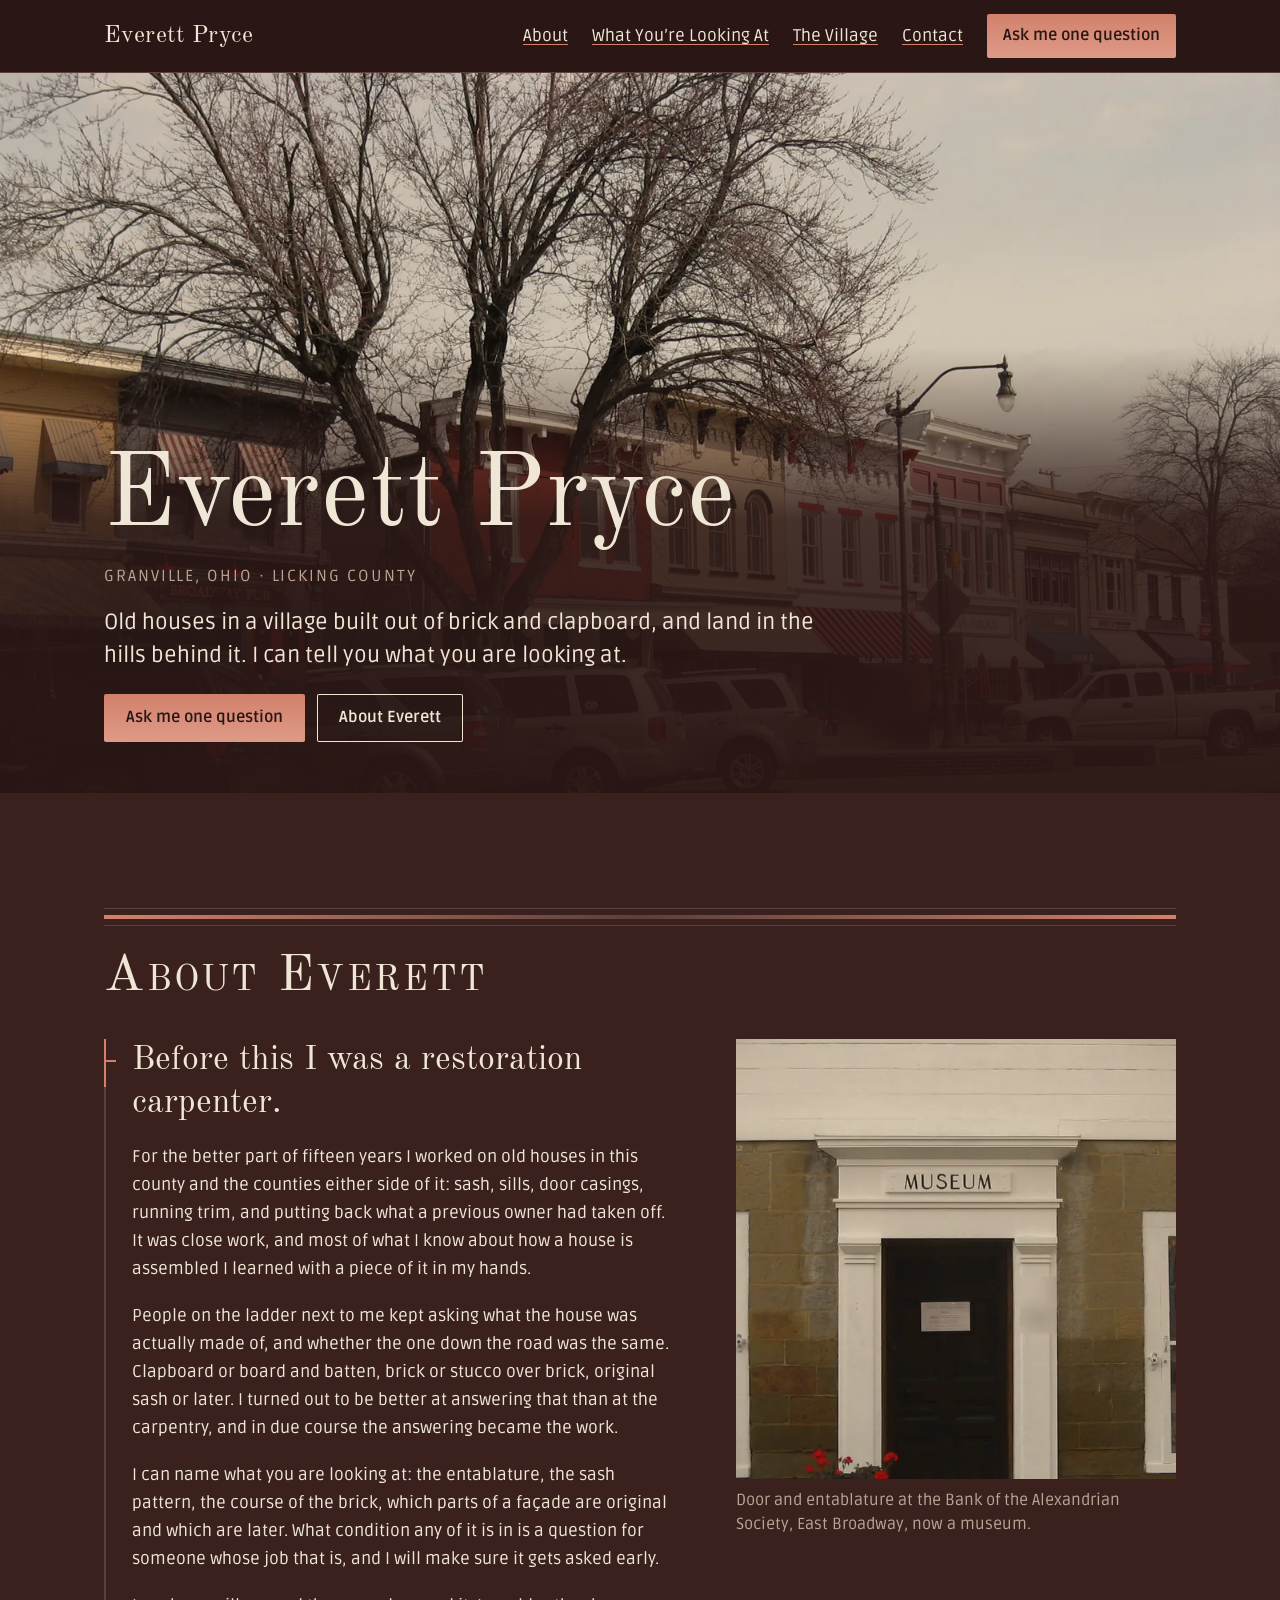
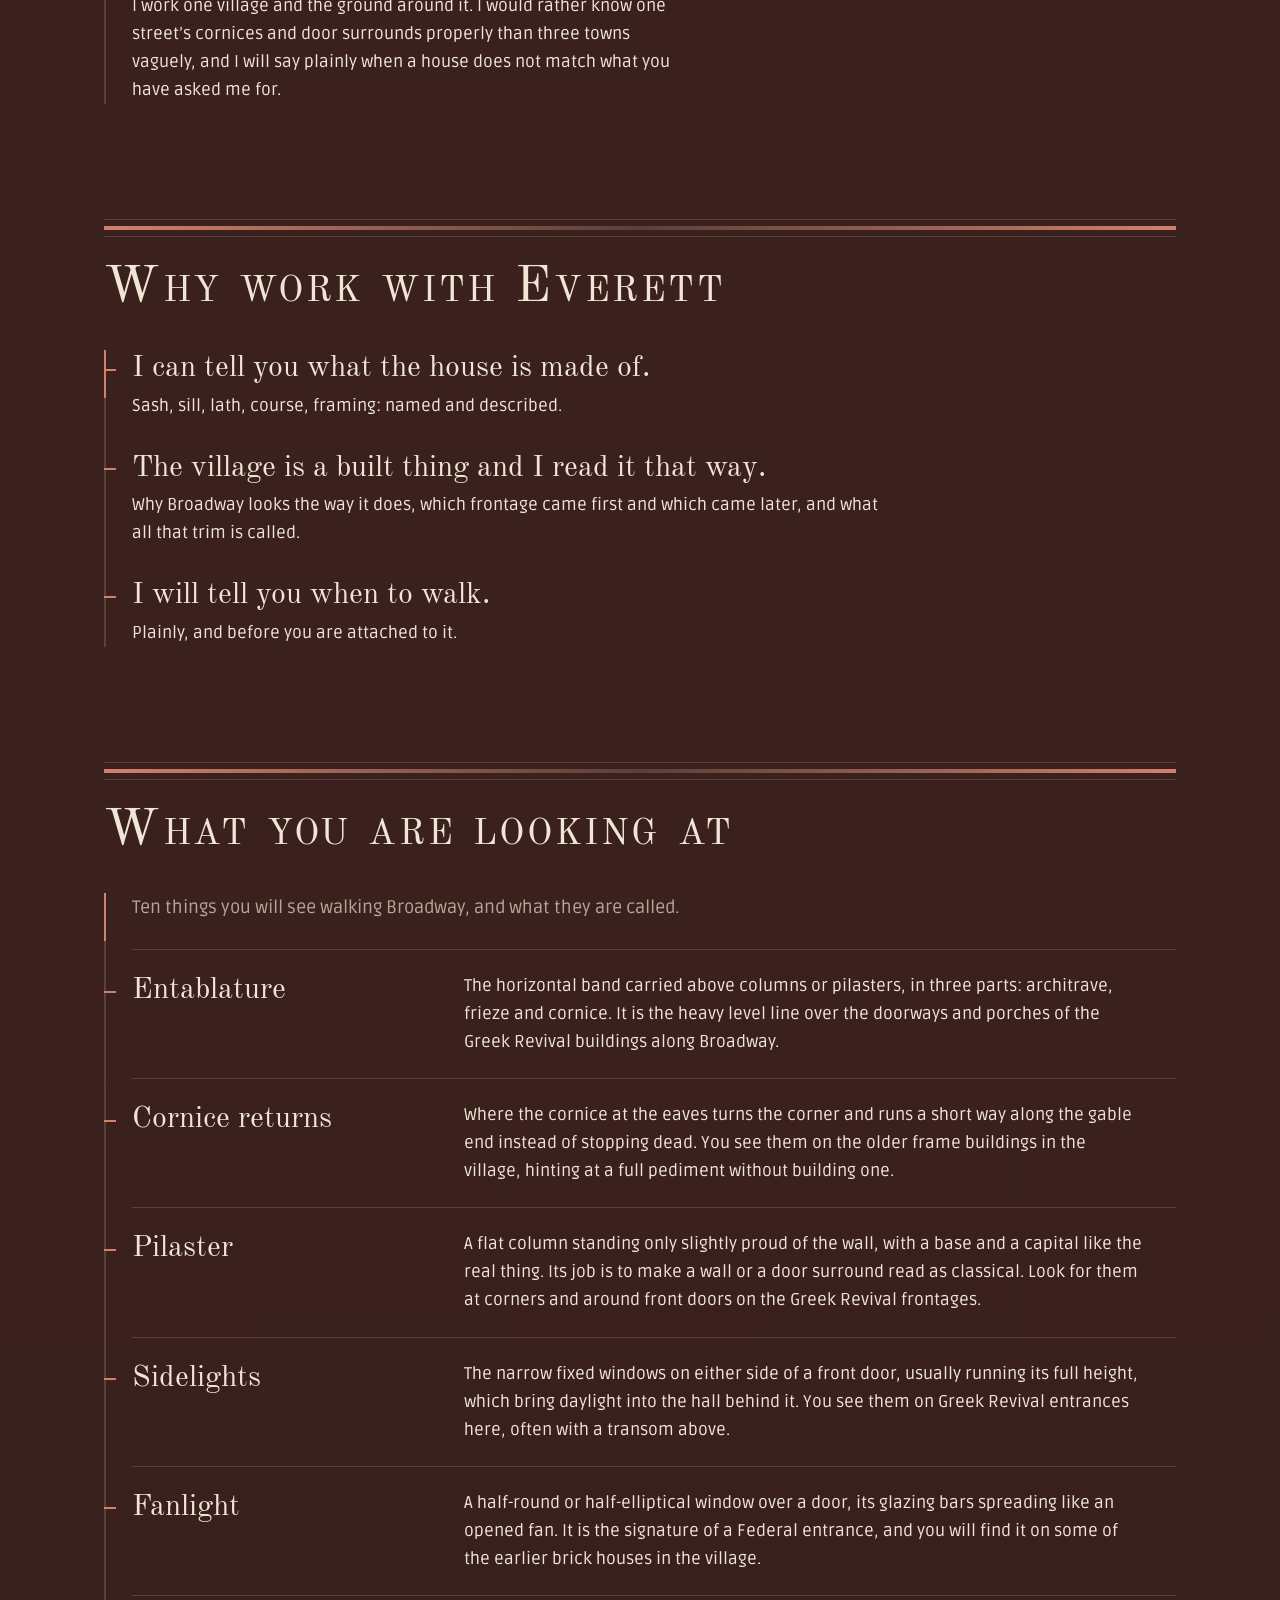
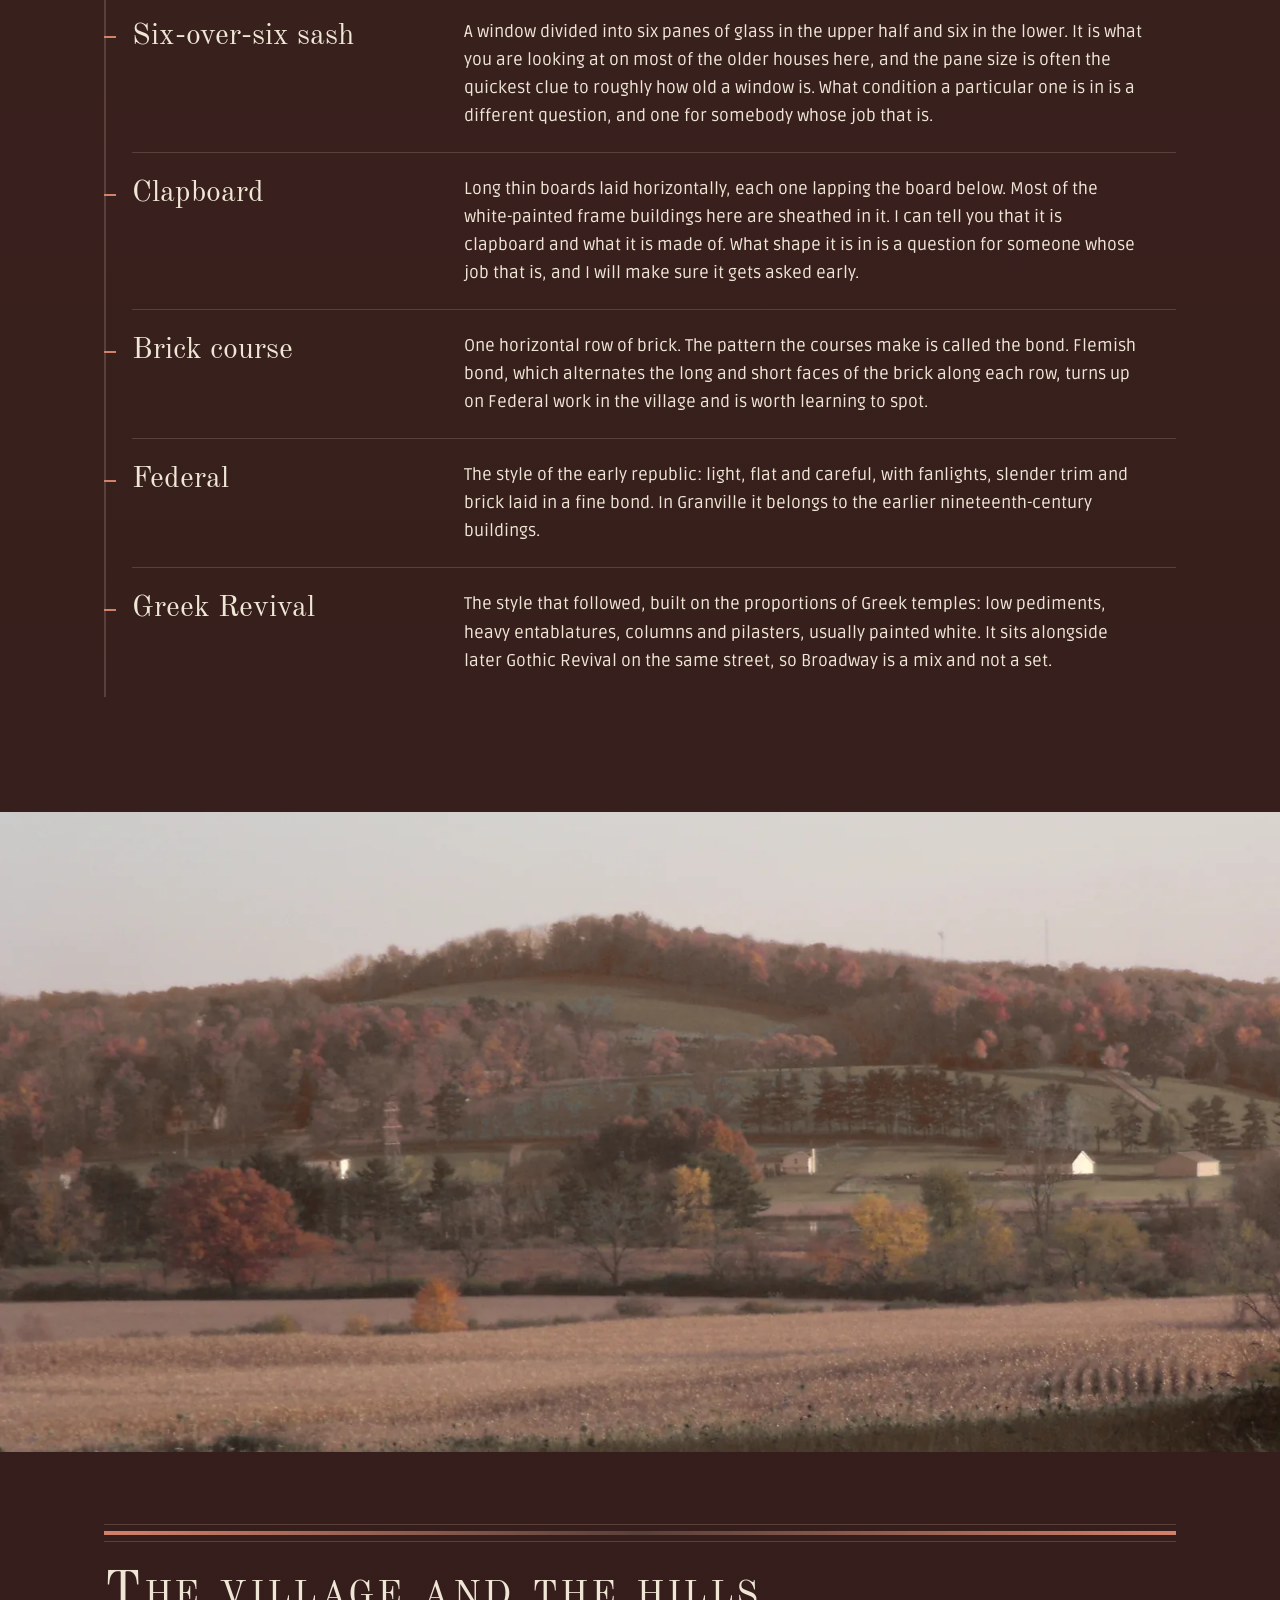
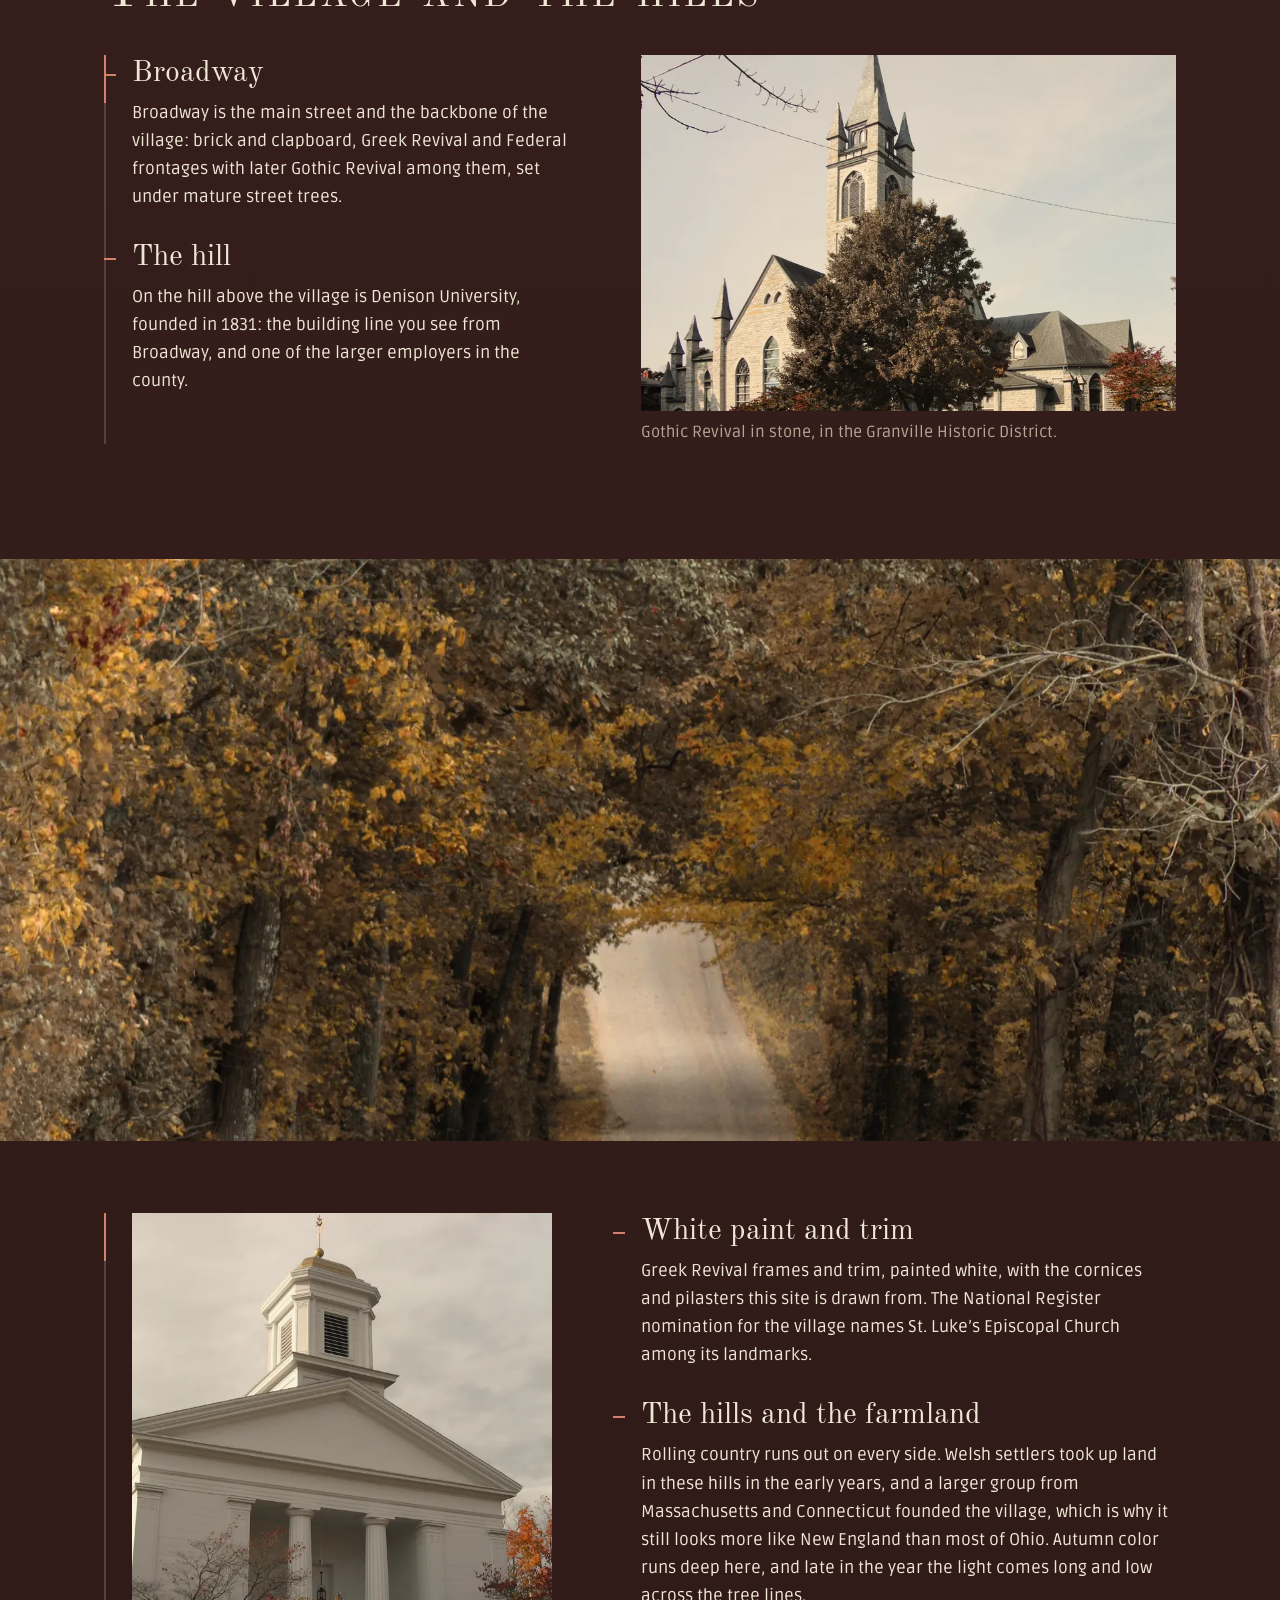
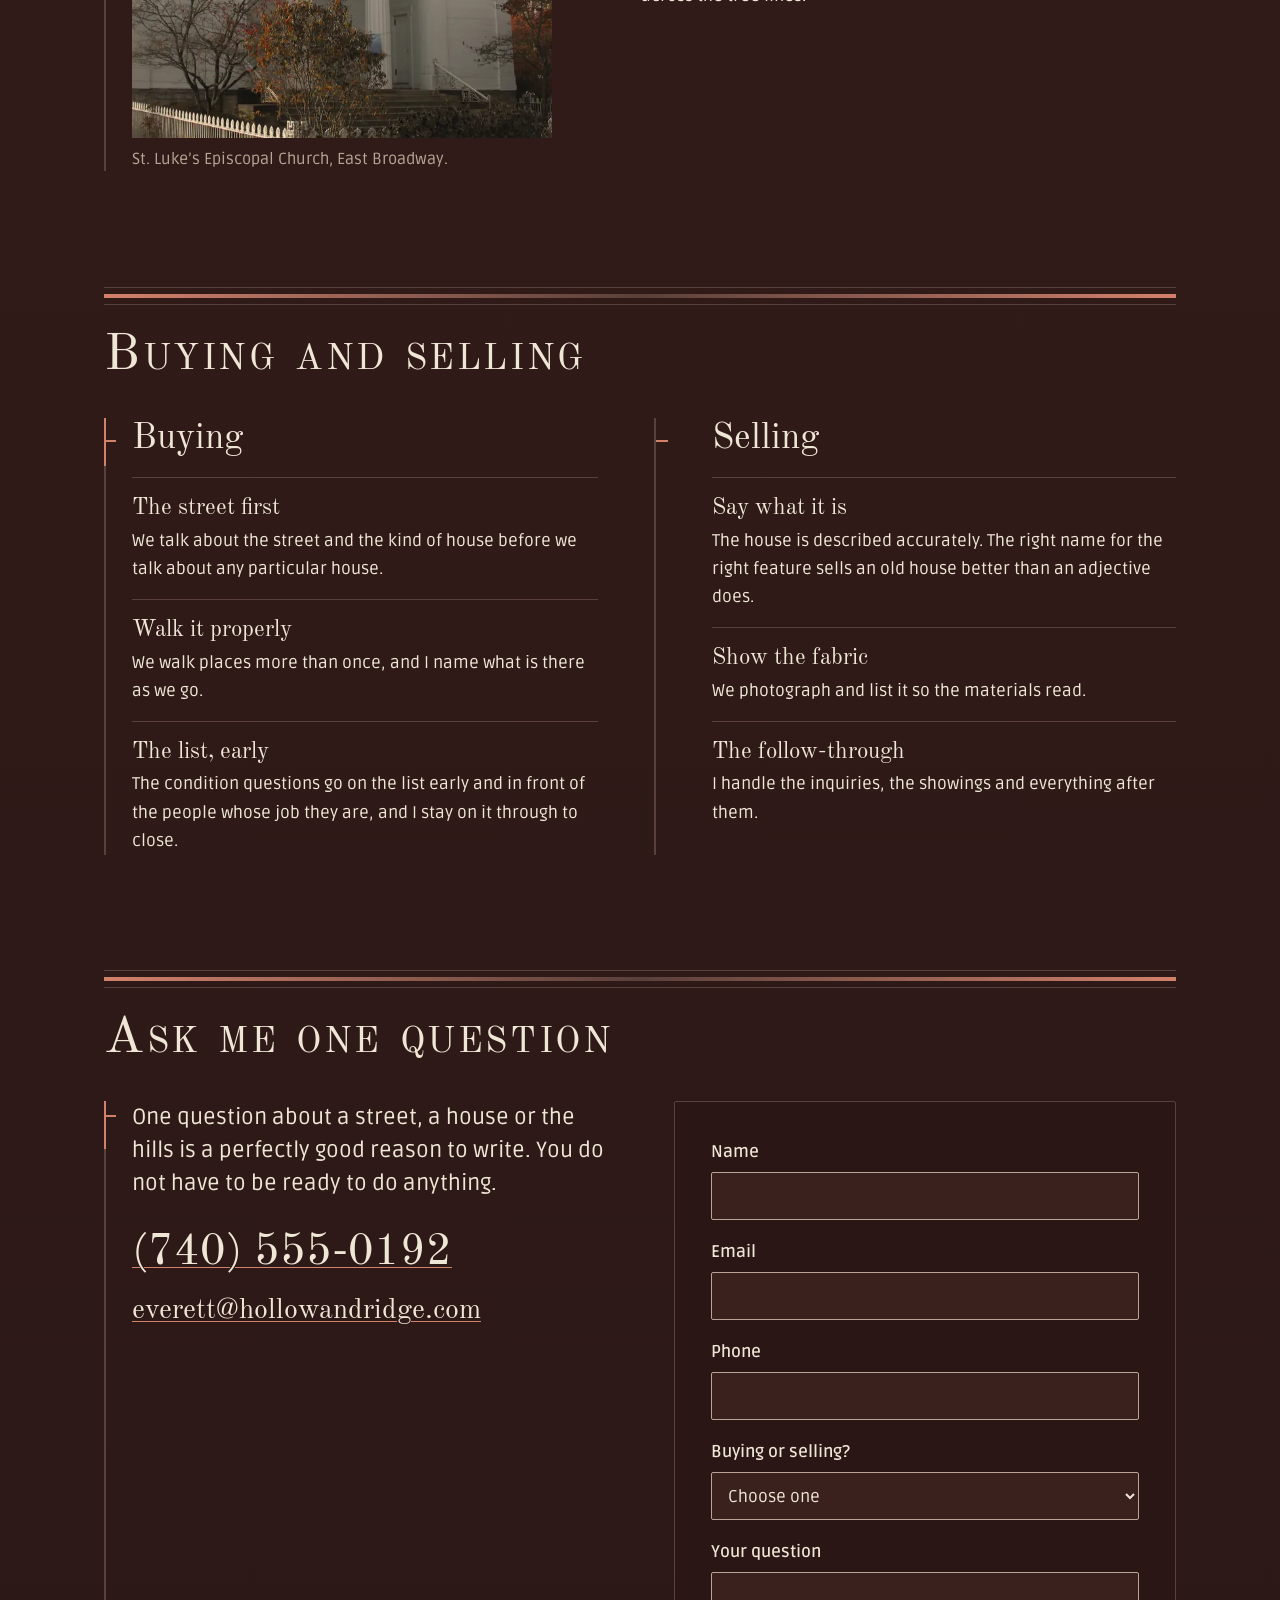
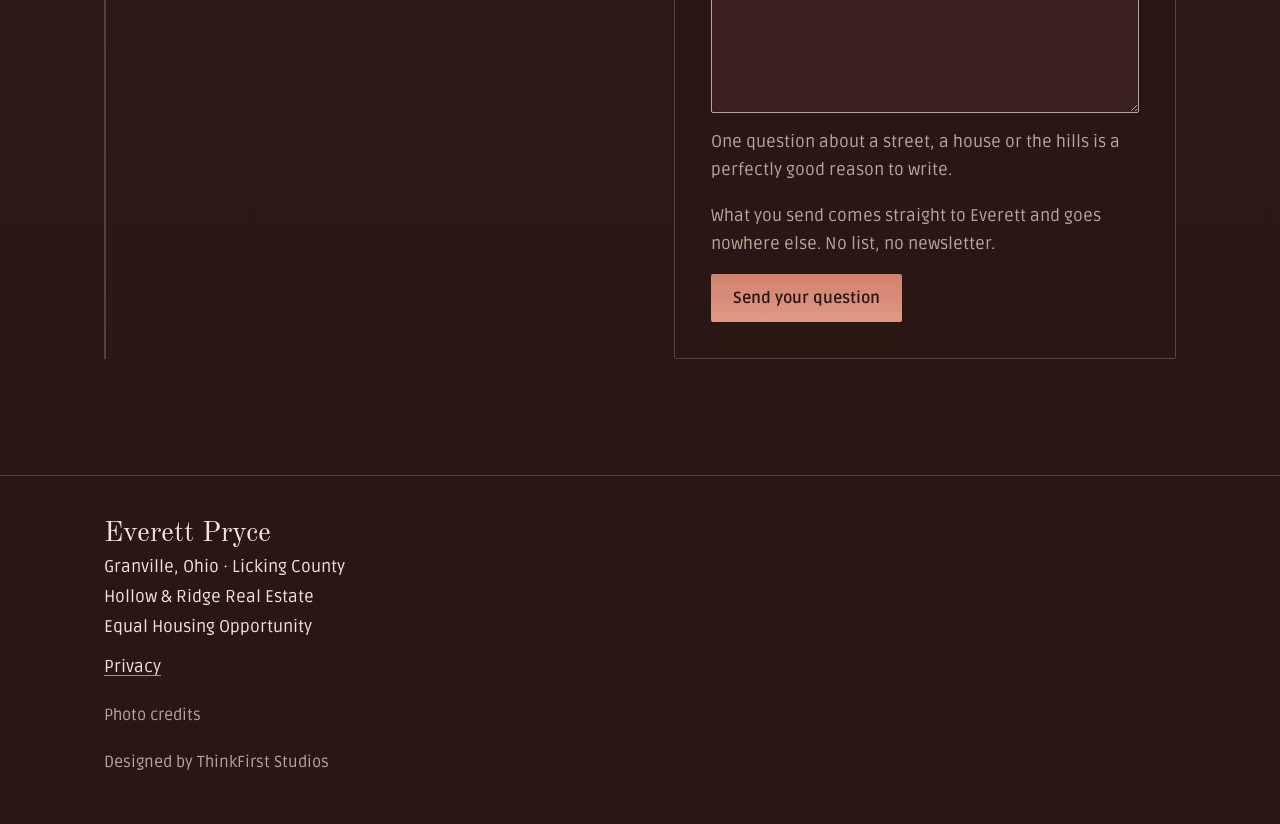
==== index.html @ dd45a264 "Publish sample site preview Co-Authored-By: Claude Opus 5.5 <noreply@anthropic.com>" ====
<!-- ThinkFirst Studios sample site. Everett Pryce, Hollow & Ridge Real Estate, the phone number and the email address are FICTIONAL and used for demonstration only. Not a real agent, brokerage or business. No licence number, statistic or testimonial on this page is real — none are claimed. Photography is royalty-free stock, regional, and not represented as being of any specific address. Not for deployment to a live domain. Some photographs are public domain or Creative Commons works of named public places, credited in the footer. -->
<!DOCTYPE html>
<html lang="en-US">
<head>
  <meta charset="utf-8">
  <meta name="viewport" content="width=device-width, initial-scale=1">
  <title>Everett Pryce · Real Estate · Granville, Ohio</title>
  <meta name="description" content="Everett Pryce works older village houses and land in the hills around Granville, Licking County, Ohio. One question about a street, a house or the hills is a perfectly good reason to write.">
  <meta name="robots" content="noindex, nofollow">
  <link rel="canonical" href="https://thinkfirststudios.github.io/everett-pryce-preview/">
  <meta property="og:type" content="website">
  <meta property="og:title" content="Everett Pryce · Real Estate · Granville, Ohio">
  <meta property="og:description" content="Old houses in a village built out of brick and clapboard, and land in the hills behind it. Ask me one question.">
  <meta property="og:url" content="https://thinkfirststudios.github.io/everett-pryce-preview/">
  <meta property="og:image" content="https://thinkfirststudios.github.io/everett-pryce-preview/assets/og-card.jpg">
  <link rel="stylesheet" href="styles.css">
  <script>document.documentElement.classList.add('js')</script>
  <script type="application/ld+json">
  {
    "@context": "https://schema.org",
    "@type": "RealEstateAgent",
    "name": "Everett Pryce",
    "url": "https://thinkfirststudios.github.io/everett-pryce-preview/",
    "areaServed": [
      { "@type": "City", "name": "Granville, Ohio" },
      { "@type": "AdministrativeArea", "name": "Licking County, Ohio" }
    ]
  }
  </script>
</head>
<body>
  <a class="skip" href="#main">Skip to content</a>

  <header class="head" data-head>
    <div class="head__row">
      <a class="head__name" href="#top">Everett Pryce</a>
      <button class="head__toggle" type="button" data-nav-toggle aria-expanded="false" aria-controls="nav">Menu</button>
      <nav class="head__nav" id="nav" aria-label="Main">
        <a href="#about">About</a>
        <a href="#looking-at">What You’re Looking At</a>
        <a href="#village">The Village</a>
        <a href="#contact">Contact</a>
        <a class="btn btn--small" href="#contact">Ask me one question</a>
      </nav>
    </div>
  </header>

  <main id="main">
    <div id="top" class="hero">
      <picture class="hero__photo">
        <source media="(max-width: 599px)" type="image/webp"
                srcset="assets/photos/broadway-hero-phone-800.webp 800w, assets/photos/broadway-hero-phone-1200.webp 1200w" sizes="100vw" width="1200" height="900">
        <img src="assets/photos/broadway-hero-1600.webp"
             srcset="assets/photos/broadway-hero-1000.webp 1000w, assets/photos/broadway-hero-1600.webp 1600w, assets/photos/broadway-hero-2400.webp 2400w"
             sizes="100vw" width="2400" height="1350" fetchpriority="high"
             alt="Broadway in Granville: a row of brick and painted storefronts under bare street trees.">
      </picture>
      <div class="hero__copy">
        <div class="wrap">
          <h1 class="hero__name">Everett Pryce</h1>
          <p class="hero__place">Granville, Ohio · Licking County</p>
          <p class="hero__line">Old houses in a village built out of brick and clapboard, and land in the hills behind it. I can tell you what you are looking at.</p>
          <p class="hero__actions">
            <a class="btn" href="#contact">Ask me one question</a>
            <a class="btn btn--line" href="#about">About Everett</a>
          </p>
        </div>
      </div>
    </div>

    <section class="sec" id="about" aria-labelledby="about-title">
      <div class="wrap">
        <div class="cornice" aria-hidden="true"><i></i><i></i><i></i></div>
        <h2 class="sec__title" id="about-title">About Everett</h2>
        <div class="pil about" data-rise-group>
          <div class="about__prose">
            <p class="about__open notch" data-rise>Before this I was a restoration carpenter.</p>
            <p data-rise>For the better part of fifteen years I worked on old houses in this county and the counties either side of it: sash, sills, door casings, running trim, and putting back what a previous owner had taken off. It was close work, and most of what I know about how a house is assembled I learned with a piece of it in my hands.</p>
            <p data-rise>People on the ladder next to me kept asking what the house was actually made of, and whether the one down the road was the same. Clapboard or board and batten, brick or stucco over brick, original sash or later. I turned out to be better at answering that than at the carpentry, and in due course the answering became the work.</p>
            <p data-rise>I can name what you are looking at: the entablature, the sash pattern, the course of the brick, which parts of a façade are original and which are later. What condition any of it is in is a question for someone whose job that is, and I will make sure it gets asked early.</p>
            <p data-rise>I work one village and the ground around it. I would rather know one street’s cornices and door surrounds properly than three towns vaguely, and I will say plainly when a house does not match what you have asked me for.</p>
          </div>
          <figure class="about__photo" data-rise>
            <img src="assets/photos/bank-doorway-900.webp"
                 srcset="assets/photos/bank-doorway-640.webp 640w, assets/photos/bank-doorway-900.webp 900w"
                 sizes="(min-width: 900px) 440px, 100vw" width="900" height="900" loading="lazy"
                 alt="A dark door in a stone wall, framed by white-painted pilasters and a plain entablature.">
            <figcaption>Door and entablature at the Bank of the Alexandrian Society, East Broadway, now a museum.</figcaption>
          </figure>
        </div>
      </div>
    </section>

    <section class="sec" aria-labelledby="why-title">
      <div class="wrap">
        <div class="cornice" aria-hidden="true"><i></i><i></i><i></i></div>
        <h2 class="sec__title" id="why-title">Why work with Everett</h2>
        <div class="pil points" data-rise-group>
          <div data-rise>
            <h3 class="notch">I can tell you what the house is made of.</h3>
            <p>Sash, sill, lath, course, framing: named and described.</p>
          </div>
          <div data-rise>
            <h3 class="notch">The village is a built thing and I read it that way.</h3>
            <p>Why Broadway looks the way it does, which frontage came first and which came later, and what all that trim is called.</p>
          </div>
          <div data-rise>
            <h3 class="notch">I will tell you when to walk.</h3>
            <p>Plainly, and before you are attached to it.</p>
          </div>
        </div>
      </div>
    </section>

    <section class="sec" id="looking-at" aria-labelledby="looking-title">
      <div class="wrap">
        <div class="cornice" aria-hidden="true"><i></i><i></i><i></i></div>
        <h2 class="sec__title" id="looking-title">What you are looking at</h2>
        <div class="pil">
          <p class="glossary__intro" data-glossary-intro>Ten things you will see walking Broadway, and what they are called.</p>
          <dl class="glossary" data-rise-group>
            <div data-rise>
              <dt class="notch">Entablature</dt>
              <dd>The horizontal band carried above columns or pilasters, in three parts: architrave, frieze and cornice. It is the heavy level line over the doorways and porches of the Greek Revival buildings along Broadway.</dd>
            </div>
            <div data-rise>
              <dt class="notch">Cornice returns</dt>
              <dd>Where the cornice at the eaves turns the corner and runs a short way along the gable end instead of stopping dead. You see them on the older frame buildings in the village, hinting at a full pediment without building one.</dd>
            </div>
            <div data-rise>
              <dt class="notch">Pilaster</dt>
              <dd>A flat column standing only slightly proud of the wall, with a base and a capital like the real thing. Its job is to make a wall or a door surround read as classical. Look for them at corners and around front doors on the Greek Revival frontages.</dd>
            </div>
            <div data-rise>
              <dt class="notch">Sidelights</dt>
              <dd>The narrow fixed windows on either side of a front door, usually running its full height, which bring daylight into the hall behind it. You see them on Greek Revival entrances here, often with a transom above.</dd>
            </div>
            <div data-rise>
              <dt class="notch">Fanlight</dt>
              <dd>A half-round or half-elliptical window over a door, its glazing bars spreading like an opened fan. It is the signature of a Federal entrance, and you will find it on some of the earlier brick houses in the village.</dd>
            </div>
            <div data-rise>
              <dt class="notch">Six-over-six sash</dt>
              <dd>A window divided into six panes of glass in the upper half and six in the lower. It is what you are looking at on most of the older houses here, and the pane size is often the quickest clue to roughly how old a window is. What condition a particular one is in is a different question, and one for somebody whose job that is.</dd>
            </div>
            <div data-rise>
              <dt class="notch">Clapboard</dt>
              <dd>Long thin boards laid horizontally, each one lapping the board below. Most of the white-painted frame buildings here are sheathed in it. I can tell you that it is clapboard and what it is made of. What shape it is in is a question for someone whose job that is, and I will make sure it gets asked early.</dd>
            </div>
            <div data-rise>
              <dt class="notch">Brick course</dt>
              <dd>One horizontal row of brick. The pattern the courses make is called the bond. Flemish bond, which alternates the long and short faces of the brick along each row, turns up on Federal work in the village and is worth learning to spot.</dd>
            </div>
            <div data-rise>
              <dt class="notch">Federal</dt>
              <dd>The style of the early republic: light, flat and careful, with fanlights, slender trim and brick laid in a fine bond. In Granville it belongs to the earlier nineteenth-century buildings.</dd>
            </div>
            <div data-rise>
              <dt class="notch">Greek Revival</dt>
              <dd>The style that followed, built on the proportions of Greek temples: low pediments, heavy entablatures, columns and pilasters, usually painted white. It sits alongside later Gothic Revival on the same street, so Broadway is a mix and not a set.</dd>
            </div>
          </dl>
        </div>
      </div>
    </section>

    <figure class="bleed" id="village">
      <img src="assets/photos/licking-farmland-1600.webp"
           srcset="assets/photos/licking-farmland-1000.webp 1000w, assets/photos/licking-farmland-1600.webp 1600w, assets/photos/licking-farmland-2400.webp 2400w"
           sizes="100vw" width="2400" height="1200" loading="lazy"
           alt="Rolling farmland in Licking County in autumn: open fields in front of a wooded ridge in deep red and copper.">
    </figure>

    <section class="sec sec--after-bleed" aria-labelledby="village-title">
      <div class="wrap">
        <div class="cornice" aria-hidden="true"><i></i><i></i><i></i></div>
        <h2 class="sec__title" id="village-title">The village and the hills</h2>
        <div class="pil village" data-rise-group>
          <div class="village__text" data-rise>
            <h3 class="notch">Broadway</h3>
            <p>Broadway is the main street and the backbone of the village: brick and clapboard, Greek Revival and Federal frontages with later Gothic Revival among them, set under mature street trees.</p>
            <h3 class="notch">The hill</h3>
            <p>On the hill above the village is Denison University, founded in 1831: the building line you see from Broadway, and one of the larger employers in the county.</p>
          </div>
          <figure data-rise>
            <img src="assets/photos/gothic-corner-1400.webp"
                 srcset="assets/photos/gothic-corner-800.webp 800w, assets/photos/gothic-corner-1400.webp 1400w"
                 sizes="(min-width: 900px) 52vw, 100vw" width="1400" height="933" loading="lazy"
                 alt="A stone church tower with lancet windows and small spires rising behind an autumn tree.">
            <figcaption>Gothic Revival in stone, in the Granville Historic District.</figcaption>
          </figure>
        </div>
      </div>
      <figure class="bleed bleed--road">
        <img src="assets/photos/autumn-road-1600.webp"
             srcset="assets/photos/autumn-road-1000.webp 1000w, assets/photos/autumn-road-1600.webp 1600w, assets/photos/autumn-road-2400.webp 2400w"
             sizes="100vw" width="2400" height="1091" loading="lazy"
             alt="A pale road running into a tunnel of gold and amber trees, Ohio.">
      </figure>
      <div class="wrap sec__resume">
        <div class="pil village" data-rise-group>
          <figure class="village__tall" data-rise>
            <img src="assets/photos/st-lukes-1000.webp"
                 srcset="assets/photos/st-lukes-640.webp 640w, assets/photos/st-lukes-1000.webp 1000w"
                 sizes="(min-width: 900px) 34vw, 100vw" width="1000" height="1250" loading="lazy"
                 alt="The white-painted front of St. Luke’s Episcopal Church, with a pediment, columns and a cupola.">
            <figcaption>St. Luke’s Episcopal Church, East Broadway.</figcaption>
          </figure>
          <div class="village__text" data-rise>
            <h3 class="notch">White paint and trim</h3>
            <p>Greek Revival frames and trim, painted white, with the cornices and pilasters this site is drawn from. The National Register nomination for the village names St. Luke’s Episcopal Church among its landmarks.</p>
            <h3 class="notch">The hills and the farmland</h3>
            <p>Rolling country runs out on every side. Welsh settlers took up land in these hills in the early years, and a larger group from Massachusetts and Connecticut founded the village, which is why it still looks more like New England than most of Ohio. Autumn color runs deep here, and late in the year the light comes long and low across the tree lines.</p>
          </div>
        </div>
      </div>
    </section>

    <section class="sec" id="buying-selling" aria-labelledby="bs-title">
      <div class="wrap">
        <div class="cornice" aria-hidden="true"><i></i><i></i><i></i></div>
        <h2 class="sec__title" id="bs-title">Buying and selling</h2>
        <div class="pil split" data-rise-group>
          <div class="split__col" data-rise>
            <h3 class="split__head notch">Buying</h3>
            <dl class="steps">
              <dt>The street first</dt>
              <dd>We talk about the street and the kind of house before we talk about any particular house.</dd>
              <dt>Walk it properly</dt>
              <dd>We walk places more than once, and I name what is there as we go.</dd>
              <dt>The list, early</dt>
              <dd>The condition questions go on the list early and in front of the people whose job they are, and I stay on it through to close.</dd>
            </dl>
          </div>
          <div class="split__col" data-rise>
            <h3 class="split__head notch">Selling</h3>
            <dl class="steps">
              <dt>Say what it is</dt>
              <dd>The house is described accurately. The right name for the right feature sells an old house better than an adjective does.</dd>
              <dt>Show the fabric</dt>
              <dd>We photograph and list it so the materials read.</dd>
              <dt>The follow-through</dt>
              <dd>I handle the inquiries, the showings and everything after them.</dd>
            </dl>
          </div>
        </div>
      </div>
    </section>

    <section class="sec" id="contact" aria-labelledby="contact-title">
      <div class="wrap">
        <div class="cornice" aria-hidden="true"><i></i><i></i><i></i></div>
        <h2 class="sec__title" id="contact-title">Ask me one question</h2>
        <div class="pil contact" data-rise-group>
          <div data-rise>
            <p class="contact__lead notch">One question about a street, a house or the hills is a perfectly good reason to write. You do not have to be ready to do anything.</p>
            <p class="contact__big"><a href="tel:+17405550192">(740) 555-0192</a></p>
            <p class="contact__big contact__big--mail"><a href="#contact">everett@hollowandridge.com</a></p>
          </div>
          <form class="form" action="thanks.html" method="get" novalidate data-form data-rise>
            <div class="field">
              <label for="f-name">Name</label>
              <input id="f-name" name="name" type="text" autocomplete="name" required aria-describedby="e-name">
              <p class="field__error" id="e-name" hidden></p>
            </div>
            <div class="field">
              <label for="f-email">Email</label>
              <input id="f-email" name="email" type="email" autocomplete="email" aria-describedby="e-email">
              <p class="field__error" id="e-email" hidden></p>
            </div>
            <div class="field">
              <label for="f-phone">Phone</label>
              <input id="f-phone" name="phone" type="tel" autocomplete="tel" aria-describedby="e-contact">
              <p class="field__error" id="e-contact" hidden></p>
            </div>
            <div class="field">
              <label for="f-kind">Buying or selling?</label>
              <select id="f-kind" name="kind">
                <option value="">Choose one</option>
                <option>Buying</option>
                <option>Selling</option>
                <option>Both</option>
                <option>Just asking</option>
              </select>
            </div>
            <div class="field">
              <label for="f-message">Your question</label>
              <textarea id="f-message" name="message" rows="5" aria-describedby="h-message"></textarea>
              <p class="field__help" id="h-message">One question about a street, a house or the hills is a perfectly good reason to write.</p>
            </div>
            <p class="form__note">What you send comes straight to Everett and goes nowhere else. No list, no newsletter.</p>
            <button class="btn" type="submit">Send your question</button>
          </form>
        </div>
      </div>
    </section>
  </main>

  <footer class="foot">
    <div class="wrap">
      <p class="foot__name">Everett Pryce</p>
      <p>Granville, Ohio · Licking County</p>
      <p>Hollow &amp; Ridge Real Estate</p>
      <p>Equal Housing Opportunity</p>
      <p><a href="privacy.html">Privacy</a></p>
      <details class="foot__credits">
        <summary>Photo credits</summary>
        <p>Photographs cropped, retouched and color-adjusted from the originals.</p>
        <ul>
          <li><a href="https://commons.wikimedia.org/wiki/File:East_Broadway_in_downtown_Granville.jpg">East Broadway in downtown Granville</a>, Nyttend, public domain</li>
          <li><a href="https://commons.wikimedia.org/wiki/File:Bank_of_the_Alexandrian_Society.jpg">Bank of the Alexandrian Society</a>, Nyttend, public domain</li>
          <li><a href="https://commons.wikimedia.org/wiki/File:Licking_Township_Farmland_Autumn_1.JPG">Licking Township Farmland Autumn 1</a>, Ibagli, public domain</li>
          <li><a href="https://commons.wikimedia.org/wiki/File:Granville_Historic_District_1.jpg">Granville Historic District 1</a>, Niagara66, <a href="https://creativecommons.org/licenses/by-sa/4.0/">CC BY-SA 4.0</a></li>
          <li><a href="https://www.pexels.com/photo/serene-ohio-roadway-lined-with-autumn-trees-34421047/">Ohio road in autumn</a>, Keith Cassill, Pexels License</li>
          <li><a href="https://commons.wikimedia.org/wiki/File:St._Luke's_Episcopal_Church_in_Granville.jpg">St. Luke’s Episcopal Church in Granville</a>, Nyttend, public domain</li>
        </ul>
      </details>
      <p class="foot__small">Designed by ThinkFirst Studios</p>
    </div>
  </footer>

  <div class="callbar">
    <a href="tel:+17405550192">Call</a>
    <a href="#contact">Email</a>
  </div>
  <script src="script.js"></script>
</body>
</html>
---- styles.css ----
/* Brick and Limewash · The Cornice */
@font-face { font-family: "Old Standard TT"; src: url("assets/fonts/old-standard-tt-400-normal.woff2") format("woff2"); font-weight: 400; font-display: swap; }
@font-face { font-family: "Old Standard TT"; src: url("assets/fonts/old-standard-tt-400-italic.woff2") format("woff2"); font-weight: 400; font-style: italic; font-display: swap; }
@font-face { font-family: "Old Standard TT"; src: url("assets/fonts/old-standard-tt-700-normal.woff2") format("woff2"); font-weight: 700; font-display: swap; }
@font-face { font-family: "Ruda"; src: url("assets/fonts/ruda-400-normal.woff2") format("woff2"); font-weight: 400; font-display: swap; }
@font-face { font-family: "Ruda"; src: url("assets/fonts/ruda-600-normal.woff2") format("woff2"); font-weight: 600; font-display: swap; }
@font-face { font-family: "Ruda"; src: url("assets/fonts/ruda-700-normal.woff2") format("woff2"); font-weight: 700; font-display: swap; }

:root {
  --brick: #3A211E;
  --ember: #2A1715;
  --limewash: #EFE6D6;
  --dust: #B9A596;
  --rule: #5A403A;
  --clay: #D2816B;
  --clay-light: #DE9A87;
  --clay-lighter: #E8B3A3;
  --gutter: clamp(20px, 5vw, 64px);
  --inset: 28px;
  --display: "Old Standard TT", "Times New Roman", serif;
  --body: "Ruda", "Trebuchet MS", sans-serif;
}

*, *::before, *::after { box-sizing: border-box; }
html { scroll-behavior: smooth; scroll-padding-top: 76px; -webkit-text-size-adjust: 100%; background: var(--ember); }
body { margin: 0; background: linear-gradient(180deg, var(--brick), var(--brick) 30%, var(--ember)); color: var(--limewash); font: 400 1.0625rem/1.65 var(--body); padding-bottom: 56px; overflow-x: clip; }
img { display: block; width: 100%; height: auto; }
h1, h2, h3, p, ul, dl, dd, dt, figure { margin: 0; padding: 0; }
ul { list-style: none; }
a { color: var(--limewash); text-decoration: underline; text-decoration-color: var(--clay); text-decoration-thickness: 1px; text-underline-offset: 3px; transition: text-decoration-thickness .15s; }
a:hover { text-decoration-thickness: 3px; }
:focus-visible { outline: 3px solid var(--clay); outline-offset: 2px; }

.skip { position: absolute; left: 12px; top: -60px; z-index: 60; padding: 10px 14px; background: var(--ember); }
.skip:focus { top: 12px; }
.wrap { width: 100%; max-width: 1200px; margin: 0 auto; padding: 0 var(--gutter); }

/* Buttons */
.btn { display: inline-flex; align-items: center; justify-content: center; min-height: 48px; padding: 10px 22px; border: 0; border-radius: 2px; background: linear-gradient(180deg, var(--clay), var(--clay-light)); color: var(--ember); font: 700 1rem/1.2 var(--body); text-decoration: none; cursor: pointer; }
.btn:hover { background: linear-gradient(180deg, var(--clay-light), var(--clay-lighter)); }
.btn--line { background: none; color: var(--limewash); box-shadow: inset 0 0 0 1px var(--limewash); }
.btn--line:hover { background: var(--ember); }
.btn--small { min-height: 44px; padding: 8px 16px; }

/* Header */
.head { position: sticky; top: 0; z-index: 50; background: var(--ember); border-bottom: 1px solid var(--rule); }
.head__row { display: flex; align-items: center; justify-content: space-between; gap: 20px; max-width: 1200px; margin: 0 auto; padding: 14px var(--gutter); transition: padding .2s; }
.head.is-condensed .head__row { padding-top: 6px; padding-bottom: 6px; }
.head__name { display: inline-flex; align-items: center; min-height: 44px; font: 400 1.5rem/1.2 var(--display); letter-spacing: .02em; text-decoration: none; }
.head__toggle { min-width: 64px; min-height: 44px; padding: 0 12px; background: none; border: 1px solid var(--limewash); border-radius: 2px; color: var(--limewash); font: 600 1rem var(--body); cursor: pointer; }
.head__nav { display: none; position: absolute; left: 0; right: 0; top: 100%; flex-direction: column; gap: 4px; padding: 10px var(--gutter) 20px; background: var(--ember); border-bottom: 1px solid var(--rule); }
.head__nav.is-open { display: flex; }
.head__nav a:not(.btn) { display: flex; align-items: center; min-height: 44px; }
@media (min-width: 960px) {
  .head__toggle { display: none; }
  .head__nav, .head__nav.is-open { display: flex; position: static; flex-direction: row; align-items: center; gap: 24px; padding: 0; border: 0; background: none; }
}

/* The cornice: three rules, always three, drawn from the centre outward */
.cornice { display: grid; gap: 6px; }
.cornice i { display: block; height: 1px; background: var(--rule); }
.cornice i:nth-child(2) { height: 4px; background: linear-gradient(90deg, var(--clay), var(--rule), var(--clay)); }
.js .cornice i { transform: scaleX(0); }
.js .is-drawn .cornice i, .js .cornice.is-drawn i { transform: none; transition: transform .6s ease-out; }
.js .cornice.is-drawn i:nth-child(2) { transition-delay: 80ms; }
.js .cornice.is-drawn i:nth-child(3) { transition-delay: 160ms; }

.sec { padding: clamp(64px, 9vw, 120px) 0 0; }
.sec--after-bleed { padding-top: clamp(40px, 6vw, 72px); }
.sec__title { margin: 22px 0 34px; font: 400 clamp(2.25rem, 5vw, 3.25rem)/1.1 var(--display); font-variant-caps: small-caps; letter-spacing: .05em; }

/* The pilaster: a vertical at the left of every content column */
.pil { position: relative; padding-left: var(--inset); }
.pil::before, .pil::after { content: ""; position: absolute; left: 0; top: 0; width: 2px; transform-origin: top; }
.pil::before { bottom: 0; background: var(--rule); }
.pil::after { height: 48px; background: var(--clay); }
.js .pil::before, .js .pil::after { transform: scaleY(0); }
.js .pil.is-drawn::before, .js .pil.is-drawn::after { transform: none; transition: transform .7s ease-out; }

/* The notch: a 12px tick from the pilaster to the first line of a block */
.notch { position: relative; }
.notch::before { content: ""; position: absolute; left: calc(var(--inset) * -1); top: .62em; width: 12px; height: 2px; background: var(--clay); }

/* Hero */
.hero { position: relative; }
.hero__photo { display: block; position: relative; }
.hero__photo img { aspect-ratio: 4 / 3; object-fit: cover; }
.hero__photo::after { content: ""; position: absolute; inset: 0; background: linear-gradient(0deg, var(--brick), rgba(42, 23, 21, .55) 25%, rgba(42, 23, 21, 0) 60%); }
.hero__copy { padding: 8px 0 0; }
.hero__name { font: 400 clamp(3rem, 13vw, 6.5rem)/1.02 var(--display); letter-spacing: .01em; }
.hero__place { margin-top: 12px; color: var(--dust); font-size: 1rem; text-transform: uppercase; letter-spacing: .12em; }
.hero__line { margin-top: 16px; max-width: 34em; font-size: clamp(1.1875rem, 2vw, 1.375rem); line-height: 1.5; }
.hero__actions { display: flex; flex-wrap: wrap; gap: 12px; margin-top: 22px; }
@media (min-width: 600px) { .hero__photo img { aspect-ratio: 16 / 9; } }
@media (min-width: 960px) {
  .hero__photo::after { background: linear-gradient(0deg, rgba(42, 23, 21, .96), rgba(42, 23, 21, .86) 38%, rgba(42, 23, 21, 0) 62%); }
  .hero__copy { position: absolute; left: 0; right: 0; bottom: clamp(28px, 4vw, 56px); padding: 0; }
}

/* About */
.about { display: grid; gap: 36px; }
.about__prose { max-width: 34em; }
.about__prose p + p { margin-top: 1.1em; }
.about__open { font: 400 clamp(1.625rem, 3vw, 2.125rem)/1.25 var(--display); }
figcaption { margin-top: 10px; color: var(--dust); font-size: 1rem; line-height: 1.45; }
@media (min-width: 900px) { .about { grid-template-columns: 1fr minmax(0, 440px); gap: 64px; align-items: start; } }

/* Why */
.points { display: grid; gap: 30px; max-width: 46em; }
.points h3 { margin-bottom: 4px; font: 400 clamp(1.5rem, 2.6vw, 1.875rem)/1.25 var(--display); }

/* What you are looking at */
.glossary__intro { max-width: 34em; margin-bottom: 26px; color: var(--dust); font-size: 1.125rem; }
.glossary > div { padding: 22px 0; border-top: 1px solid var(--rule); }
.glossary dt { margin-bottom: 6px; font: 400 clamp(1.5rem, 2.6vw, 1.875rem)/1.2 var(--display); }
.glossary dd { max-width: 40em; }
@media (min-width: 900px) {
  .glossary > div { display: grid; grid-template-columns: 300px 1fr; gap: 32px; }
  .glossary dt { margin: 0; }
}

/* Photographs that break the column */
.bleed { margin-top: clamp(64px, 9vw, 120px); }
.bleed img { aspect-ratio: 2 / 1; object-fit: cover; }
.bleed--road img { aspect-ratio: 11 / 5; }
.sec__resume { padding-top: clamp(40px, 6vw, 72px); }

/* The village */
.village { display: grid; gap: 34px; }
.village h3 { margin-bottom: 8px; font: 400 clamp(1.5rem, 2.6vw, 1.875rem)/1.2 var(--display); }
.village__text p + h3 { margin-top: 28px; }
.village__text { max-width: 34em; }
@media (min-width: 900px) {
  .village { grid-template-columns: 1fr 1.2fr; gap: 56px 64px; align-items: start; }
  .village__tall { max-width: 420px; }
}

/* Buying and selling */
.split { display: grid; gap: 40px; }
.split__head { margin-bottom: 6px; font: 400 clamp(1.75rem, 3vw, 2.25rem)/1.2 var(--display); }
.steps dt { margin-top: 16px; padding-top: 16px; border-top: 1px solid var(--rule); font: 400 1.4375rem/1.25 var(--display); }
.steps dd { margin-top: 4px; }
@media (min-width: 900px) {
  .split { grid-template-columns: 1fr 1fr; gap: 0; }
  .split__col:first-child { padding-right: 56px; }
  .split__col + .split__col { padding-left: 56px; border-left: 2px solid var(--rule); }
  .split__col + .split__col .notch::before { left: -56px; }
}

/* Contact */
.contact { display: grid; gap: 40px; }
.contact__lead { max-width: 26em; font-size: clamp(1.1875rem, 2vw, 1.375rem); line-height: 1.5; }
.contact__big { margin-top: 22px; font: 400 clamp(2rem, 4.4vw, 2.75rem)/1.2 var(--display); }
.contact__big--mail { margin-top: 8px; font-size: clamp(1.3125rem, 3vw, 1.75rem); overflow-wrap: anywhere; }
.contact__big a { display: inline-block; min-height: 44px; padding: 4px 0; }
.form { padding: clamp(22px, 4vw, 36px); background: var(--ember); border: 1px solid var(--rule); border-radius: 2px; }
.field { margin-bottom: 18px; }
.field label { display: block; margin-bottom: 6px; font-weight: 600; }
.field input, .field select, .field textarea { width: 100%; min-height: 48px; padding: 10px 12px; background: var(--brick); border: 1px solid var(--dust); border-radius: 2px; color: var(--limewash); font: 400 1.0625rem/1.4 var(--body); }
.field [aria-invalid="true"] { border-color: var(--clay); box-shadow: inset 0 0 0 1px var(--clay); }
.field__error { margin-top: 6px; color: var(--clay); font-weight: 600; }
.field__help, .form__note { color: var(--dust); }
.field__help { margin-top: 6px; }
.form__note { margin-bottom: 16px; }
@media (min-width: 900px) { .contact { grid-template-columns: 1fr 1.05fr; gap: 64px; align-items: start; } }

/* Footer */
.foot { margin-top: clamp(64px, 9vw, 120px); padding: 40px 0 48px; background: var(--ember); border-top: 1px solid var(--rule); }
.foot p { margin-top: 2px; }
.foot .foot__name { font: 400 1.75rem/1.2 var(--display); }
.foot a { display: inline-block; min-height: 44px; padding-top: 10px; }
.foot__credits { margin-top: 6px; color: var(--dust); font-size: 1rem; }
.foot__credits summary { display: flex; align-items: center; min-height: 44px; font-size: 1rem; cursor: pointer; }
.foot__credits a { display: inline-flex; align-items: center; min-height: 44px; padding: 0; }
.foot__credits li { margin-top: 0; }
.back a { display: inline-flex; align-items: center; min-height: 44px; }
.foot .foot__small { margin-top: 12px; color: var(--dust); font-size: 1rem; }

/* Sticky mobile bar */
.callbar { position: fixed; left: 0; right: 0; bottom: 0; z-index: 40; display: grid; grid-template-columns: 1fr 1fr; background: var(--ember); border-top: 1px solid var(--rule); }
.callbar a { display: flex; align-items: center; justify-content: center; min-height: 56px; font-weight: 700; text-decoration: none; }
.callbar a:first-child { background: linear-gradient(180deg, var(--clay), var(--clay-light)); color: var(--ember); }
@media (min-width: 960px) { .callbar { display: none; } body { padding-bottom: 0; } }

/* Rise */
.js [data-rise-group] [data-rise] { opacity: 0; transform: translateY(8px); }
.js [data-rise-group].is-risen [data-rise] { opacity: 1; transform: none; transition: opacity .38s ease-out, transform .38s ease-out; }

/* Inner pages */
.page { padding-bottom: 72px; }
.page .wrap { max-width: 760px; }
.page__photo img { aspect-ratio: 16 / 9; object-fit: cover; max-height: 46vh; }
.page h1 { padding-top: 44px; font: 400 clamp(2.25rem, 6vw, 3.25rem)/1.12 var(--display); }
.page h2 { margin-top: 32px; font: 400 1.625rem/1.2 var(--display); }
.page p, .page ul { margin-top: 12px; }
.page ul { padding-left: 1.2em; list-style: disc; }

@media (prefers-reduced-motion: reduce) {
  html { scroll-behavior: auto; }
  *, *::before, *::after { transition: none !important; animation: none !important; }
  .js .cornice i, .js .pil::before, .js .pil::after, .js [data-rise-group] [data-rise] { opacity: 1; transform: none; }
}
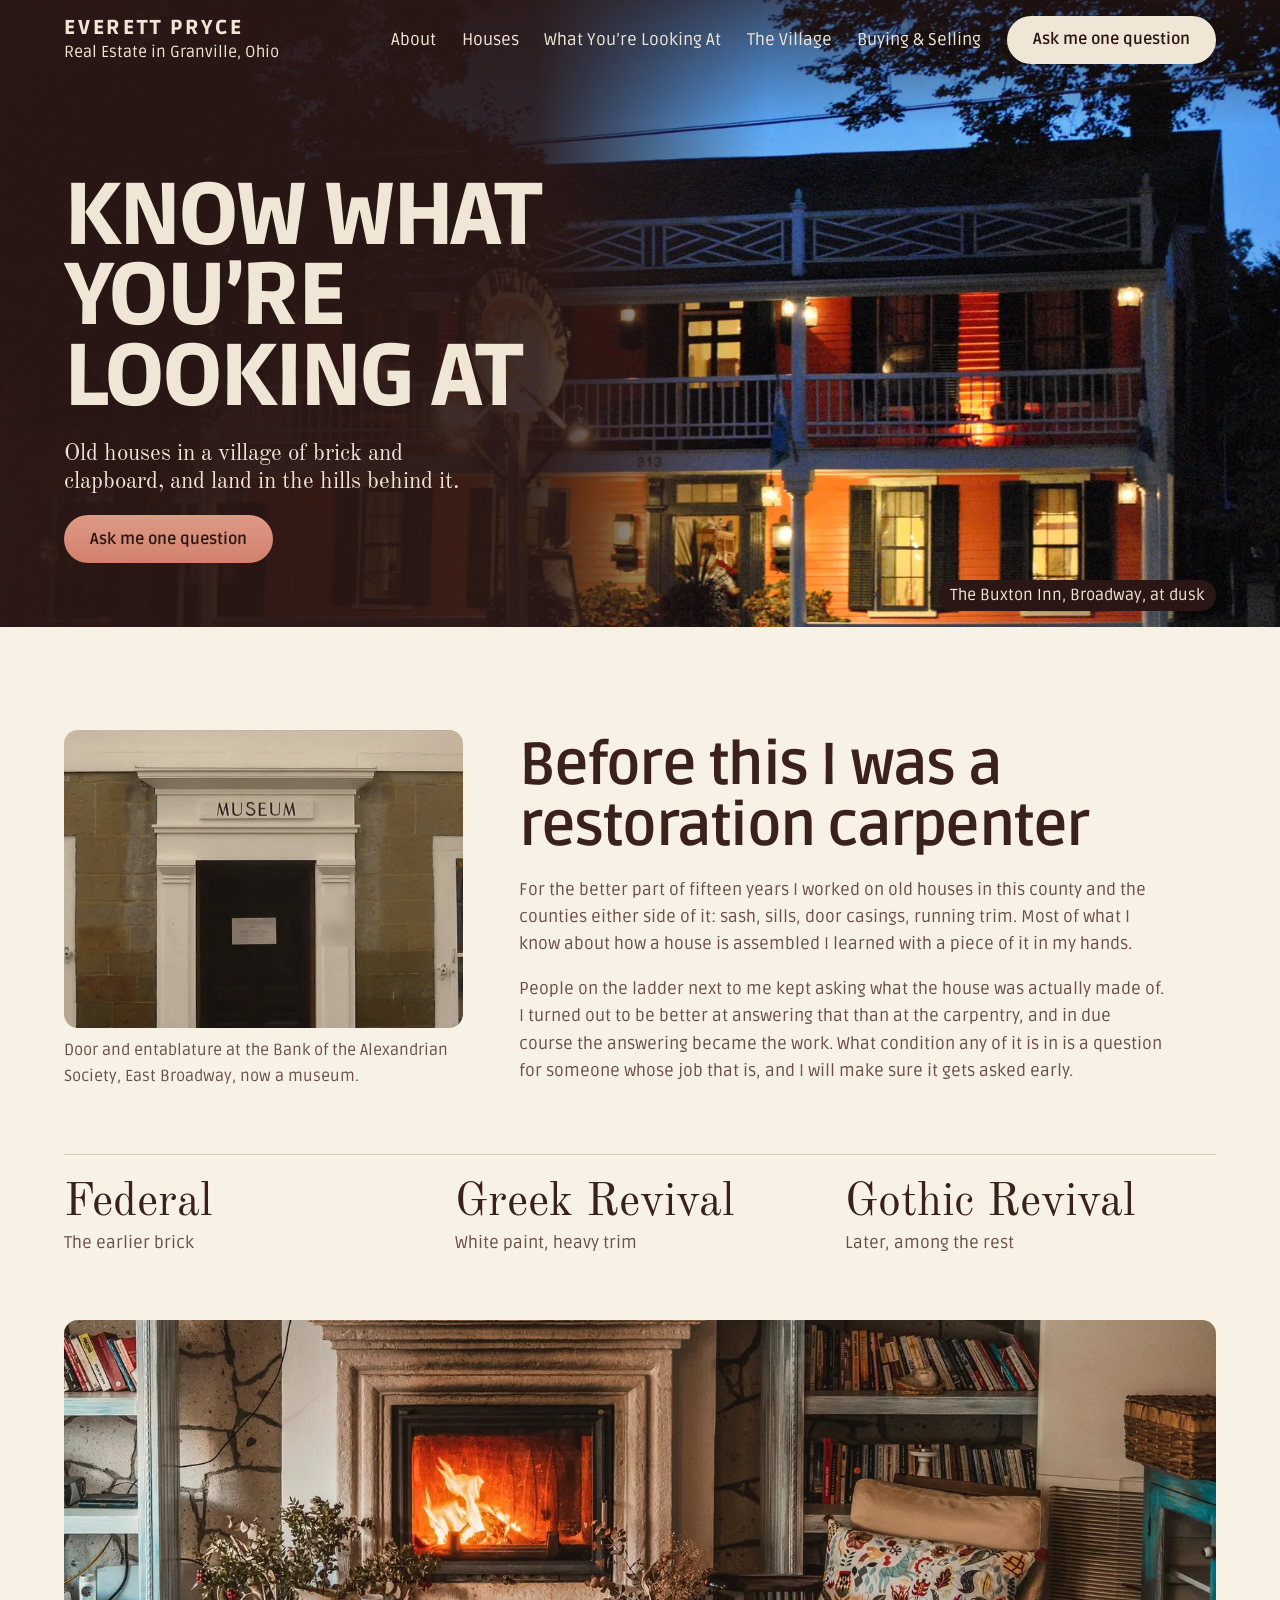
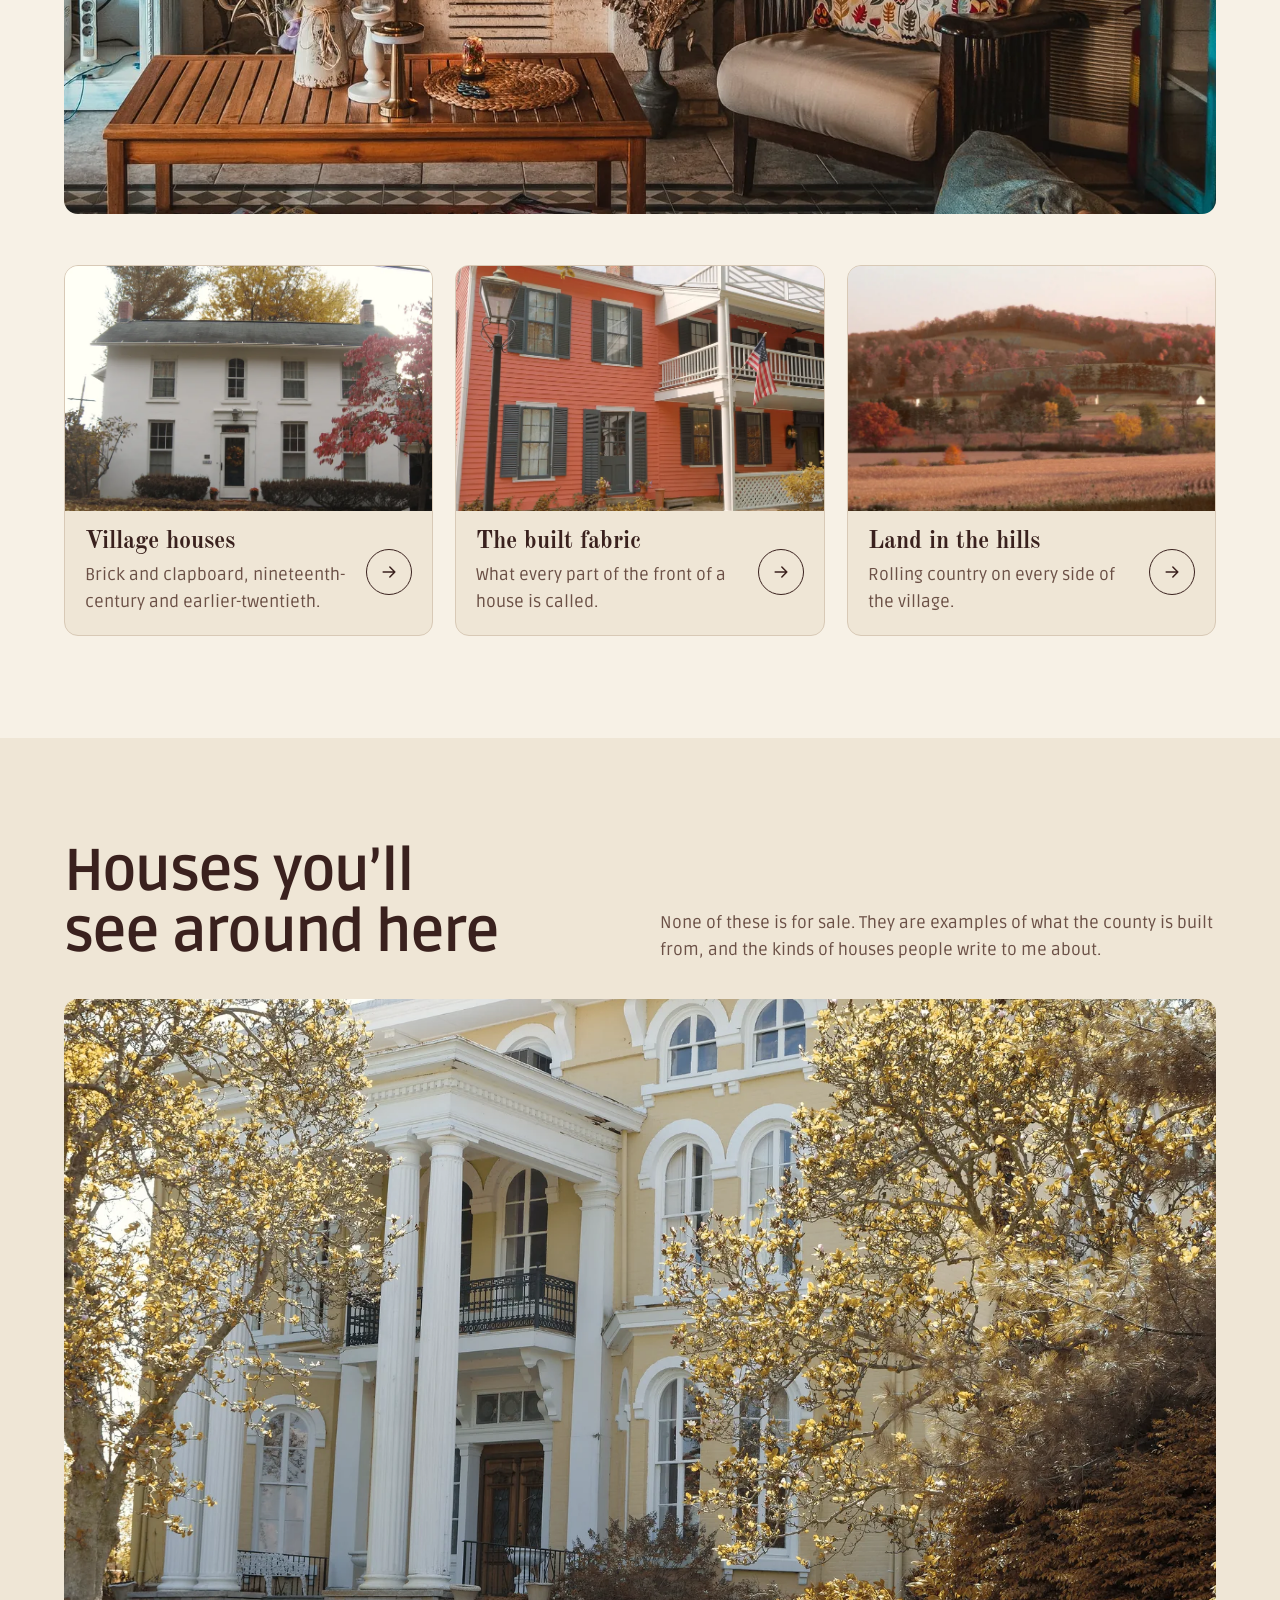
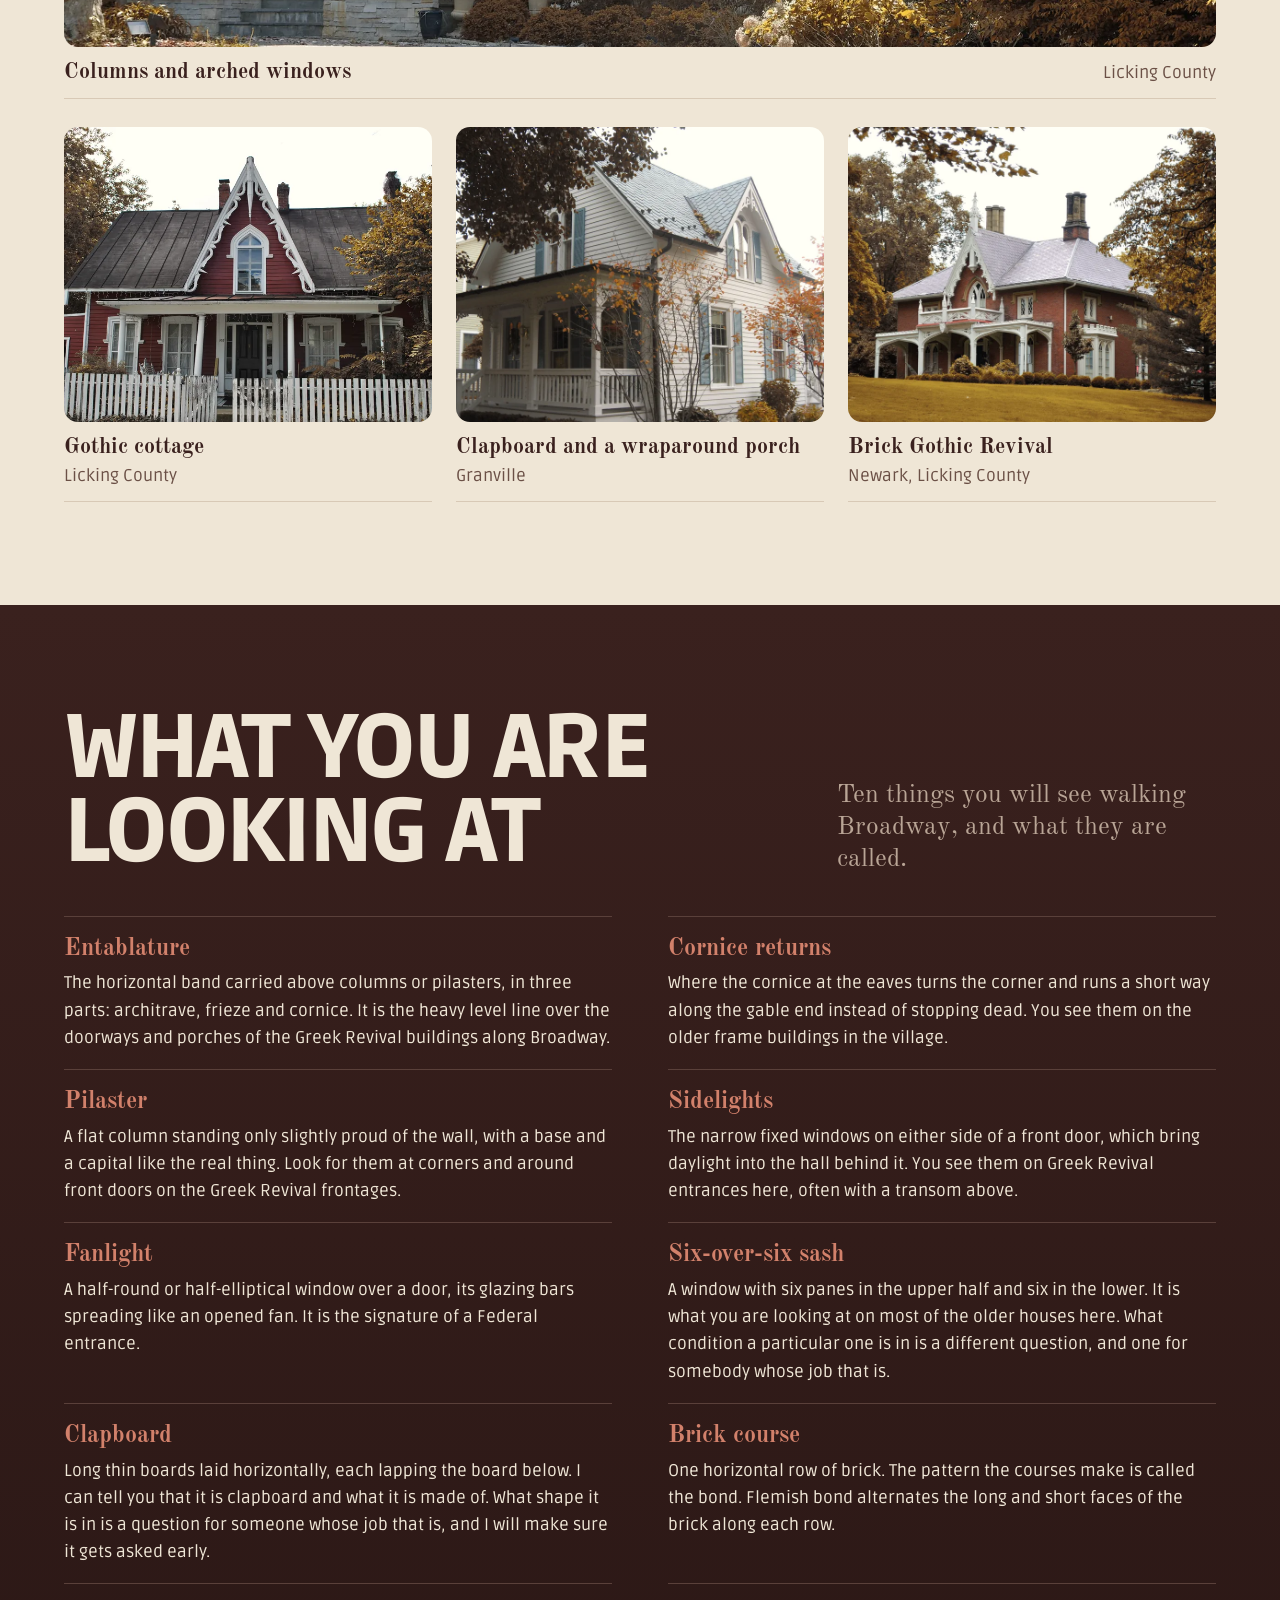
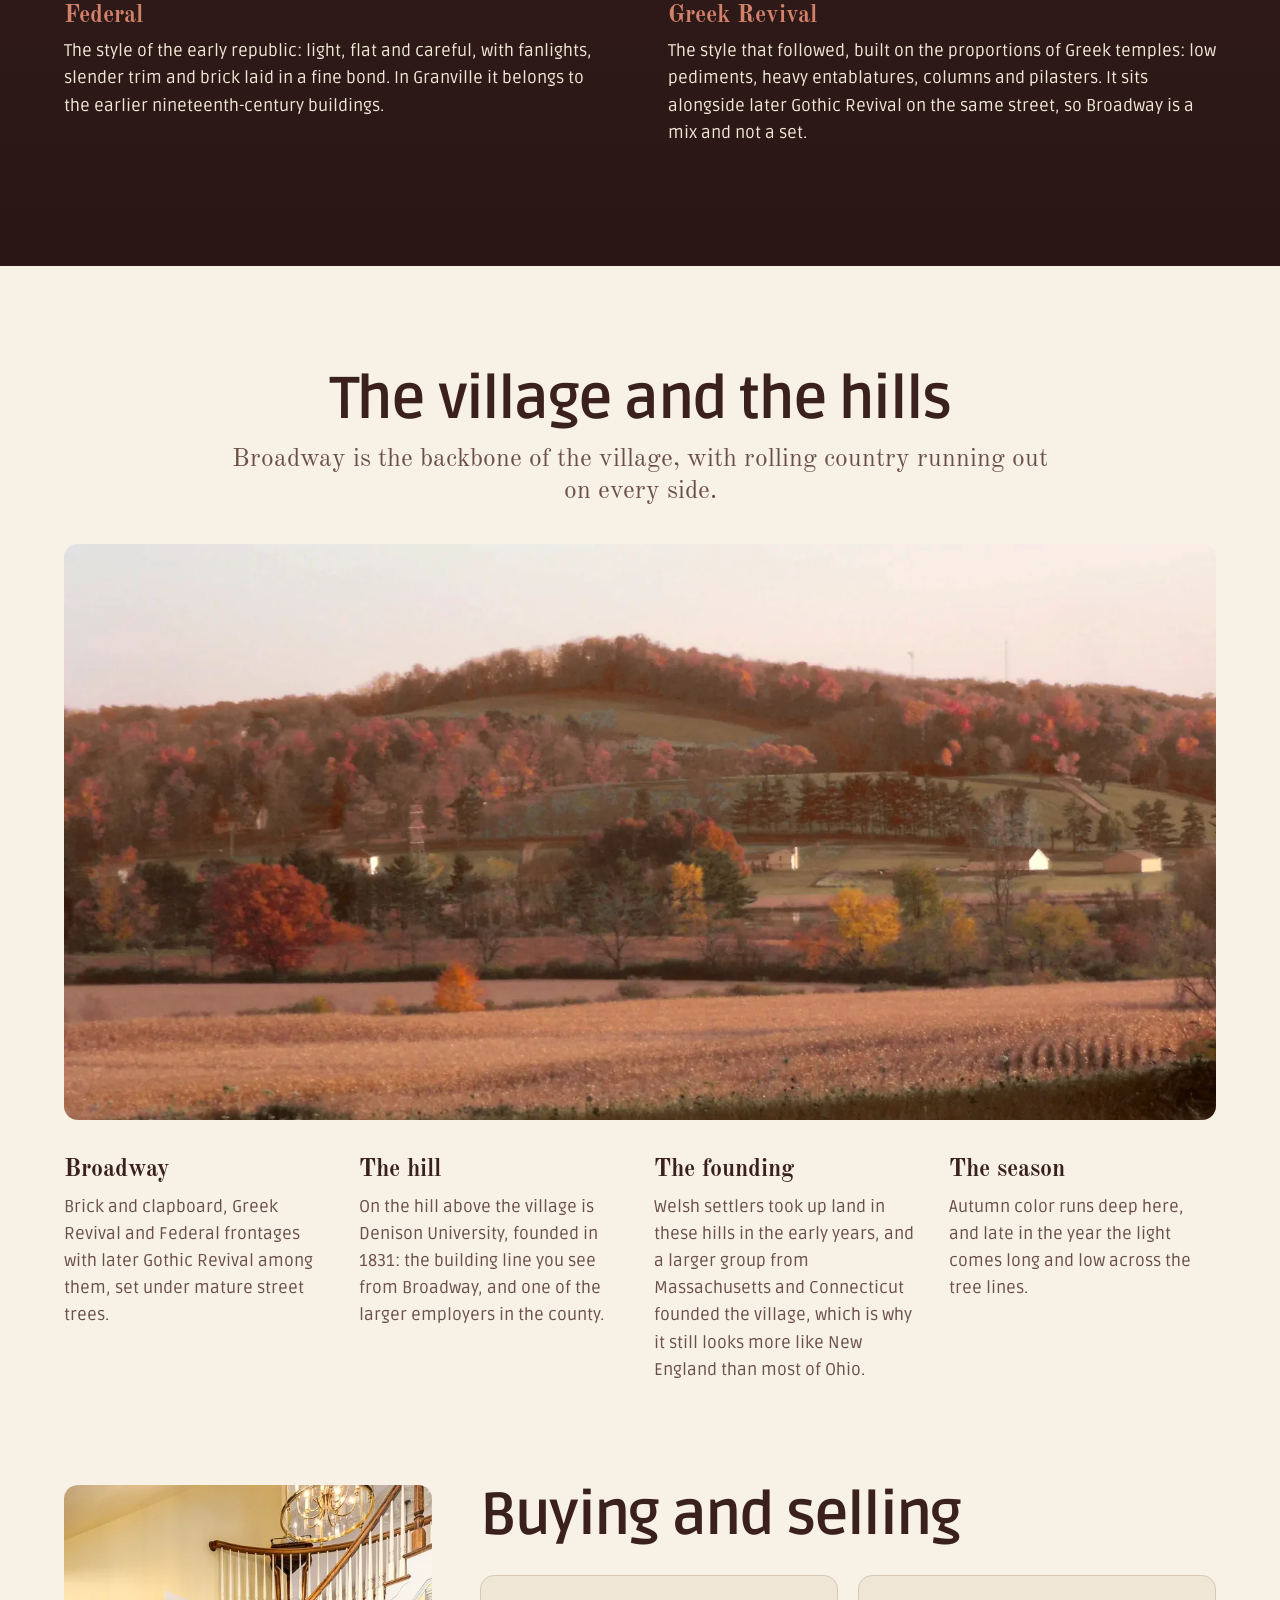
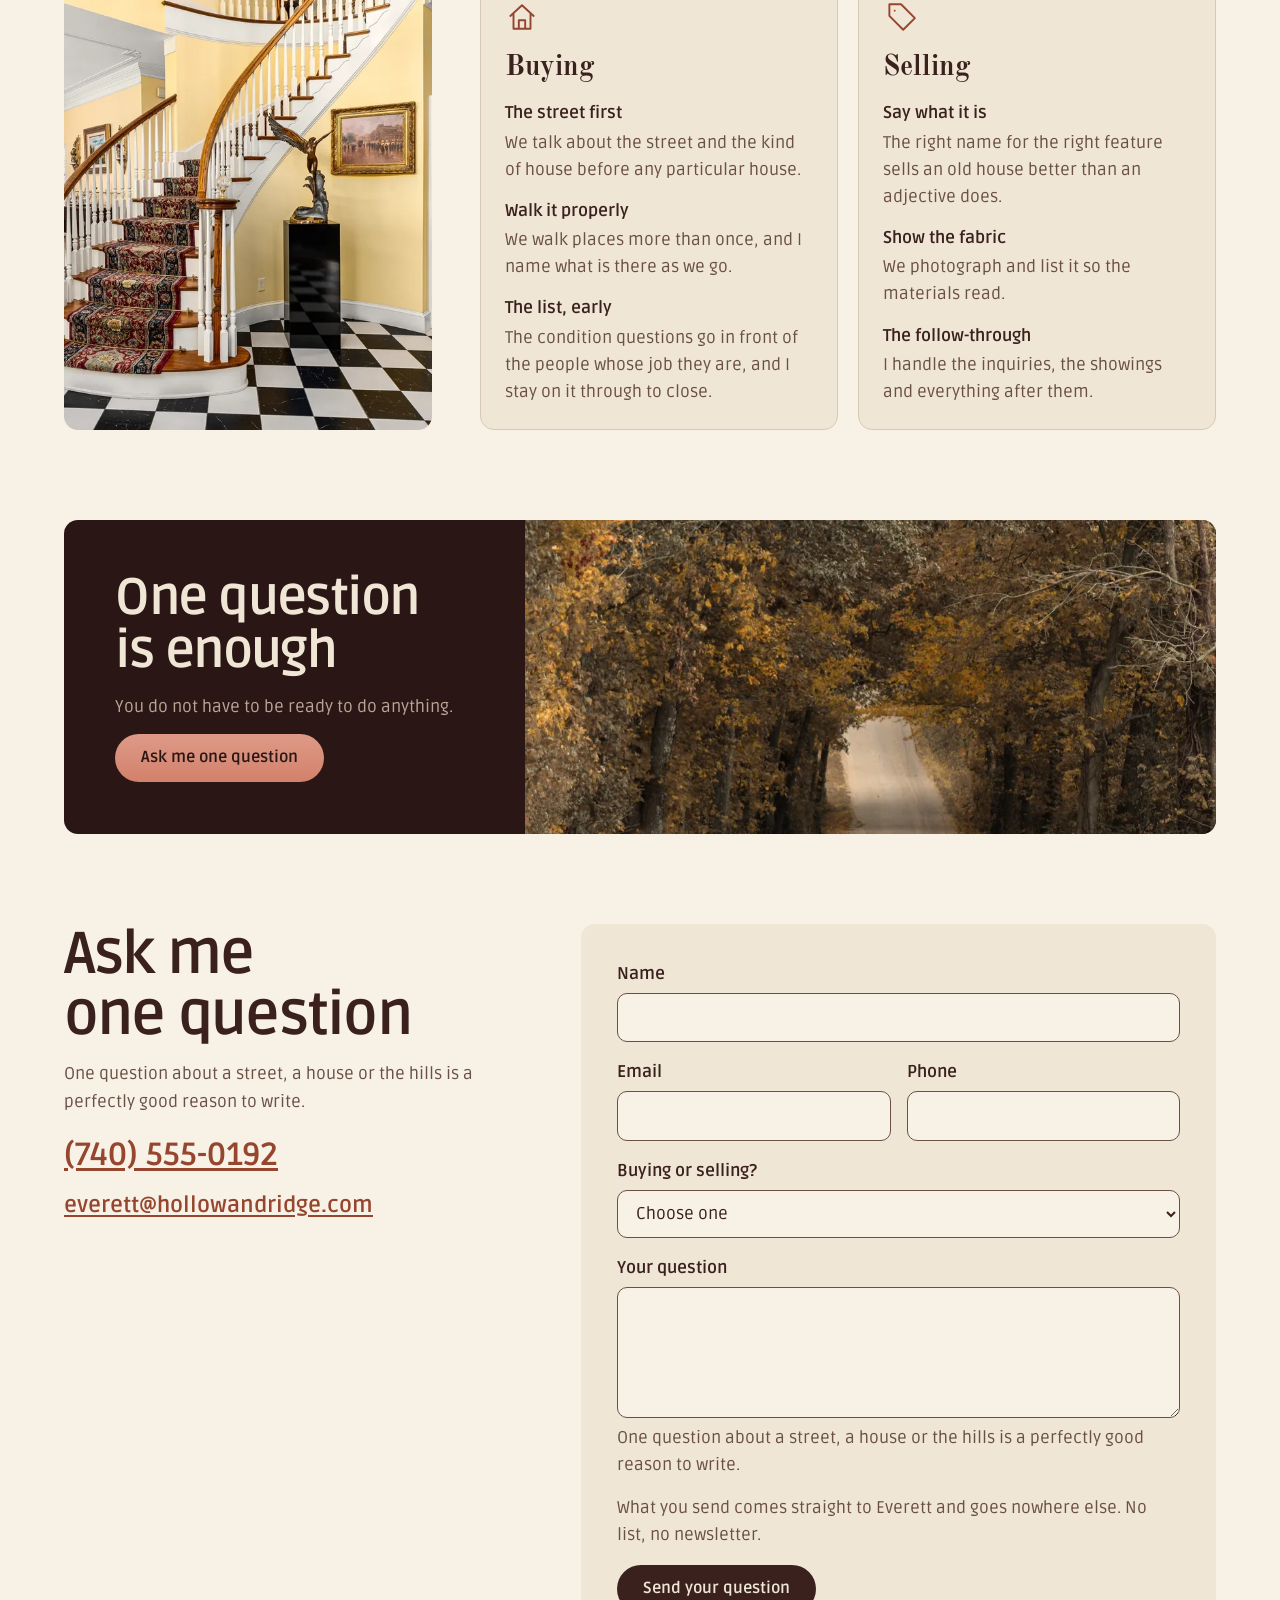
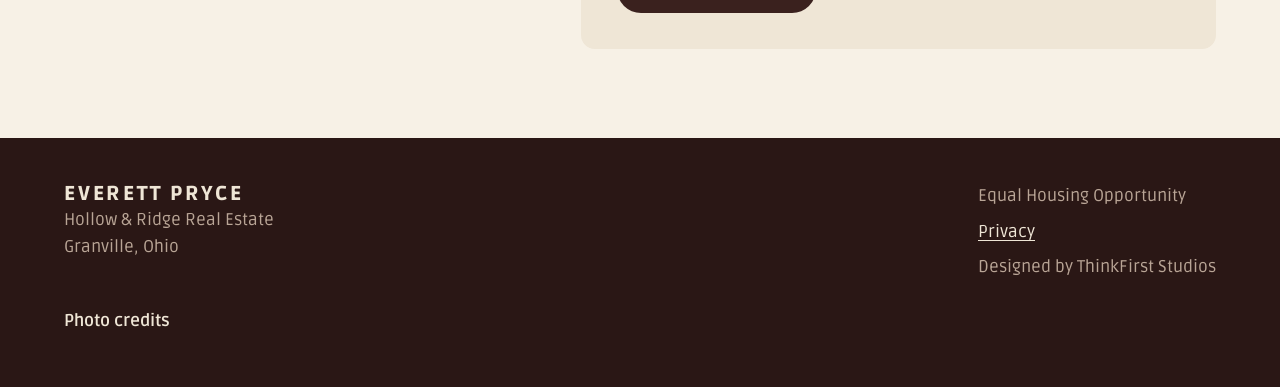
==== commit c7ac1044: "Overhaul the sample site around real local homes Co-Authored-By: Claude Opus 5.5 <noreply@anthropic." ====
--- a/index.html
+++ b/index.html
@@ -1,4 +1,4 @@
-<!-- ThinkFirst Studios sample site. Everett Pryce, Hollow & Ridge Real Estate, the phone number and the email address are FICTIONAL and used for demonstration only. Not a real agent, brokerage or business. No licence number, statistic or testimonial on this page is real — none are claimed. Photography is royalty-free stock, regional, and not represented as being of any specific address. Not for deployment to a live domain. Some photographs are public domain or Creative Commons works of named public places, credited in the footer. -->
+<!-- ThinkFirst Studios sample site. Everett Pryce, Hollow & Ridge Real Estate, the phone number and the email address are FICTIONAL and used for demonstration only. Not a real agent, brokerage or business. No licence number, statistic or testimonial on this page is real — none are claimed. Photography is stock, public domain or Creative Commons work credited in the footer. No house shown is for sale or connected to this sample. Not for deployment to a live domain. -->
 <!DOCTYPE html>
 <html lang="en-US">
 <head>
@@ -33,289 +33,279 @@
 
   <header class="head" data-head>
     <div class="head__row">
-      <a class="head__name" href="#top">Everett Pryce</a>
+      <a class="head__name" href="#top">Everett Pryce<small>Real Estate in Granville, Ohio</small></a>
       <button class="head__toggle" type="button" data-nav-toggle aria-expanded="false" aria-controls="nav">Menu</button>
       <nav class="head__nav" id="nav" aria-label="Main">
         <a href="#about">About</a>
+        <a href="#houses">Houses</a>
         <a href="#looking-at">What You’re Looking At</a>
         <a href="#village">The Village</a>
-        <a href="#contact">Contact</a>
-        <a class="btn btn--small" href="#contact">Ask me one question</a>
+        <a href="#buying-selling">Buying &amp; Selling</a>
+        <a class="pill" href="#contact">Ask me one question</a>
       </nav>
     </div>
   </header>
 
   <main id="main">
-    <div id="top" class="hero">
+    <section class="hero" id="top" aria-labelledby="hero-title">
       <picture class="hero__photo">
-        <source media="(max-width: 599px)" type="image/webp"
-                srcset="assets/photos/broadway-hero-phone-800.webp 800w, assets/photos/broadway-hero-phone-1200.webp 1200w" sizes="100vw" width="1200" height="900">
-        <img src="assets/photos/broadway-hero-1600.webp"
-             srcset="assets/photos/broadway-hero-1000.webp 1000w, assets/photos/broadway-hero-1600.webp 1600w, assets/photos/broadway-hero-2400.webp 2400w"
-             sizes="100vw" width="2400" height="1350" fetchpriority="high"
-             alt="Broadway in Granville: a row of brick and painted storefronts under bare street trees.">
+        <source media="(max-width: 699px)" type="image/webp"
+                srcset="assets/photos/buxton-dusk-phone-800.webp 800w, assets/photos/buxton-dusk-phone-1200.webp 1200w" sizes="100vw">
+        <img src="assets/photos/buxton-dusk-1800.webp"
+             srcset="assets/photos/buxton-dusk-1200.webp 1200w, assets/photos/buxton-dusk-1800.webp 1800w, assets/photos/buxton-dusk-2600.webp 2600w"
+             sizes="100vw" width="2600" height="1105" fetchpriority="high"
+             alt="The Buxton Inn on Broadway at dusk: orange clapboard, black shutters and a two-story porch lit from within under dark street trees.">
       </picture>
       <div class="hero__copy">
-        <div class="wrap">
-          <h1 class="hero__name">Everett Pryce</h1>
-          <p class="hero__place">Granville, Ohio · Licking County</p>
-          <p class="hero__line">Old houses in a village built out of brick and clapboard, and land in the hills behind it. I can tell you what you are looking at.</p>
-          <p class="hero__actions">
-            <a class="btn" href="#contact">Ask me one question</a>
-            <a class="btn btn--line" href="#about">About Everett</a>
-          </p>
-        </div>
-      </div>
-    </div>
-
-    <section class="sec" id="about" aria-labelledby="about-title">
+        <h1 id="hero-title">Know what you’re looking at</h1>
+        <div class="hero__side">
+          <p>Old houses in a village of brick and clapboard, and land in the hills behind it.</p>
+          <a class="pill pill--clay" href="#contact">Ask me one question</a>
+        </div>
+      </div>
+      <p class="hero__place">The Buxton Inn, Broadway, at dusk</p>
+    </section>
+
+    <section class="intro wrap" id="about" aria-labelledby="about-title">
+      <figure class="intro__photo">
+        <img src="assets/photos/bank-doorway-900.webp" srcset="assets/photos/bank-doorway-640.webp 640w, assets/photos/bank-doorway-900.webp 900w"
+             sizes="(min-width: 900px) 30vw, 100vw" width="900" height="900" loading="lazy"
+             alt="A dark door in a stone wall, framed by white-painted pilasters and a plain entablature.">
+        <figcaption>Door and entablature at the Bank of the Alexandrian Society, East Broadway, now a museum.</figcaption>
+      </figure>
+      <div class="intro__text">
+        <h2 id="about-title">Before this I was a restoration carpenter</h2>
+        <p>For the better part of fifteen years I worked on old houses in this county and the counties either side of it: sash, sills, door casings, running trim. Most of what I know about how a house is assembled I learned with a piece of it in my hands.</p>
+        <p>People on the ladder next to me kept asking what the house was actually made of. I turned out to be better at answering that than at the carpentry, and in due course the answering became the work. What condition any of it is in is a question for someone whose job that is, and I will make sure it gets asked early.</p>
+      </div>
+      <ul class="styles" aria-label="Styles you will find on Broadway">
+        <li><strong>Federal</strong><span>The earlier brick</span></li>
+        <li><strong>Greek Revival</strong><span>White paint, heavy trim</span></li>
+        <li><strong>Gothic Revival</strong><span>Later, among the rest</span></li>
+      </ul>
+    </section>
+
+    <div class="wrap">
+      <figure class="wide">
+        <img src="assets/photos/fireplace-room-1600.webp" srcset="assets/photos/fireplace-room-1000.webp 1000w, assets/photos/fireplace-room-1600.webp 1600w"
+             sizes="(min-width: 1360px) 1240px, 92vw" width="1600" height="675" loading="lazy"
+             alt="A warm sitting room with a lit fireplace in a stone surround, a bookcase and a low chair beside a wooden table.">
+      </figure>
+    </div>
+
+    <section class="offer wrap" aria-labelledby="offer-title">
+      <h2 id="offer-title" class="sr">What I work on</h2>
+      <a class="card" href="#houses">
+        <img src="assets/photos/stucco-brick-800.webp" width="800" height="533" loading="lazy"
+             alt="A two-story white house with a center door and a bright red maple in autumn.">
+        <span class="card__row"><span><strong>Village houses</strong><span>Brick and clapboard, nineteenth-century and earlier-twentieth.</span></span><i aria-hidden="true"><svg viewBox="0 0 24 24"><path d="M5 12h14M13 6l6 6-6 6"/></svg></i></span>
+      </a>
+      <a class="card" href="#looking-at">
+        <img src="assets/photos/buxton-clapboard-800.webp" width="800" height="533" loading="lazy"
+             alt="Orange clapboard, black shutters and a white porch rail with a lattice skirt on the front of the Buxton Inn.">
+        <span class="card__row"><span><strong>The built fabric</strong><span>What every part of the front of a house is called.</span></span><i aria-hidden="true"><svg viewBox="0 0 24 24"><path d="M5 12h14M13 6l6 6-6 6"/></svg></i></span>
+      </a>
+      <a class="card" href="#village">
+        <img src="assets/photos/licking-farmland-1000.webp" width="1000" height="500" loading="lazy"
+             alt="Rolling farmland in Licking County in autumn: open fields in front of a wooded ridge in deep red and copper.">
+        <span class="card__row"><span><strong>Land in the hills</strong><span>Rolling country on every side of the village.</span></span><i aria-hidden="true"><svg viewBox="0 0 24 24"><path d="M5 12h14M13 6l6 6-6 6"/></svg></i></span>
+      </a>
+    </section>
+
+    <section class="houses" id="houses" aria-labelledby="houses-title">
       <div class="wrap">
-        <div class="cornice" aria-hidden="true"><i></i><i></i><i></i></div>
-        <h2 class="sec__title" id="about-title">About Everett</h2>
-        <div class="pil about" data-rise-group>
-          <div class="about__prose">
-            <p class="about__open notch" data-rise>Before this I was a restoration carpenter.</p>
-            <p data-rise>For the better part of fifteen years I worked on old houses in this county and the counties either side of it: sash, sills, door casings, running trim, and putting back what a previous owner had taken off. It was close work, and most of what I know about how a house is assembled I learned with a piece of it in my hands.</p>
-            <p data-rise>People on the ladder next to me kept asking what the house was actually made of, and whether the one down the road was the same. Clapboard or board and batten, brick or stucco over brick, original sash or later. I turned out to be better at answering that than at the carpentry, and in due course the answering became the work.</p>
-            <p data-rise>I can name what you are looking at: the entablature, the sash pattern, the course of the brick, which parts of a façade are original and which are later. What condition any of it is in is a question for someone whose job that is, and I will make sure it gets asked early.</p>
-            <p data-rise>I work one village and the ground around it. I would rather know one street’s cornices and door surrounds properly than three towns vaguely, and I will say plainly when a house does not match what you have asked me for.</p>
+        <div class="houses__head">
+          <h2 id="houses-title">Houses you’ll see around here</h2>
+          <p>None of these is for sale. They are examples of what the county is built from, and the kinds of houses people write to me about.</p>
+        </div>
+        <figure class="houses__lead">
+          <img src="assets/photos/bryn-mawr-1600.webp" srcset="assets/photos/bryn-mawr-1000.webp 1000w, assets/photos/bryn-mawr-1600.webp 1600w, assets/photos/bryn-mawr-2200.webp 2200w"
+               sizes="(min-width: 1360px) 1240px, 92vw" width="2200" height="1375" loading="lazy"
+               alt="A pale yellow house with tall white columns and rows of arched windows, half hidden by trees in gold leaf.">
+          <figcaption><strong>Columns and arched windows</strong><span>Licking County</span></figcaption>
+        </figure>
+        <div class="houses__row">
+          <figure>
+            <img src="assets/photos/gothic-cottage-800.webp" srcset="assets/photos/gothic-cottage-800.webp 800w, assets/photos/gothic-cottage-1400.webp 1400w"
+                 sizes="(min-width: 800px) 30vw, 92vw" width="1400" height="933" loading="lazy"
+                 alt="A dark red cottage with a steep center gable trimmed in white gingerbread, behind a white picket fence.">
+            <figcaption><strong>Gothic cottage</strong><span>Licking County</span></figcaption>
+          </figure>
+          <figure>
+            <img src="assets/photos/rogers-porch-800.webp" srcset="assets/photos/rogers-porch-800.webp 800w, assets/photos/rogers-porch-1200.webp 1200w"
+                 sizes="(min-width: 800px) 30vw, 92vw" width="1200" height="960" loading="lazy"
+                 alt="A white clapboard house with a slate roof, blue shutters and a wraparound porch in autumn.">
+            <figcaption><strong>Clapboard and a wraparound porch</strong><span>Granville</span></figcaption>
+          </figure>
+          <figure>
+            <img src="assets/photos/upham-wright-800.webp" srcset="assets/photos/upham-wright-800.webp 800w, assets/photos/upham-wright-1200.webp 1200w"
+                 sizes="(min-width: 800px) 30vw, 92vw" width="1200" height="960" loading="lazy"
+                 alt="A red brick Gothic Revival house with white bargeboards, tall chimneys and a lacy white porch.">
+            <figcaption><strong>Brick Gothic Revival</strong><span>Newark, Licking County</span></figcaption>
+          </figure>
+        </div>
+      </div>
+    </section>
+
+    <section class="gloss" id="looking-at" aria-labelledby="looking-title">
+      <div class="wrap">
+        <div class="gloss__head">
+          <h2 id="looking-title">What you are looking at</h2>
+          <p>Ten things you will see walking Broadway, and what they are called.</p>
+        </div>
+        <dl class="gloss__list">
+          <div><dt>Entablature</dt><dd>The horizontal band carried above columns or pilasters, in three parts: architrave, frieze and cornice. It is the heavy level line over the doorways and porches of the Greek Revival buildings along Broadway.</dd></div>
+          <div><dt>Cornice returns</dt><dd>Where the cornice at the eaves turns the corner and runs a short way along the gable end instead of stopping dead. You see them on the older frame buildings in the village.</dd></div>
+          <div><dt>Pilaster</dt><dd>A flat column standing only slightly proud of the wall, with a base and a capital like the real thing. Look for them at corners and around front doors on the Greek Revival frontages.</dd></div>
+          <div><dt>Sidelights</dt><dd>The narrow fixed windows on either side of a front door, which bring daylight into the hall behind it. You see them on Greek Revival entrances here, often with a transom above.</dd></div>
+          <div><dt>Fanlight</dt><dd>A half-round or half-elliptical window over a door, its glazing bars spreading like an opened fan. It is the signature of a Federal entrance.</dd></div>
+          <div><dt>Six-over-six sash</dt><dd>A window with six panes in the upper half and six in the lower. It is what you are looking at on most of the older houses here. What condition a particular one is in is a different question, and one for somebody whose job that is.</dd></div>
+          <div><dt>Clapboard</dt><dd>Long thin boards laid horizontally, each lapping the board below. I can tell you that it is clapboard and what it is made of. What shape it is in is a question for someone whose job that is, and I will make sure it gets asked early.</dd></div>
+          <div><dt>Brick course</dt><dd>One horizontal row of brick. The pattern the courses make is called the bond. Flemish bond alternates the long and short faces of the brick along each row.</dd></div>
+          <div><dt>Federal</dt><dd>The style of the early republic: light, flat and careful, with fanlights, slender trim and brick laid in a fine bond. In Granville it belongs to the earlier nineteenth-century buildings.</dd></div>
+          <div><dt>Greek Revival</dt><dd>The style that followed, built on the proportions of Greek temples: low pediments, heavy entablatures, columns and pilasters. It sits alongside later Gothic Revival on the same street, so Broadway is a mix and not a set.</dd></div>
+        </dl>
+      </div>
+    </section>
+
+    <section class="village wrap" id="village" aria-labelledby="village-title">
+      <h2 id="village-title">The village and the hills</h2>
+      <p class="village__lead">Broadway is the backbone of the village, with rolling country running out on every side.</p>
+      <figure class="wide wide--tall">
+        <img src="assets/photos/licking-farmland-1600.webp" srcset="assets/photos/licking-farmland-1000.webp 1000w, assets/photos/licking-farmland-1600.webp 1600w, assets/photos/licking-farmland-2400.webp 2400w"
+             sizes="(min-width: 1360px) 1240px, 92vw" width="2400" height="1200" loading="lazy"
+             alt="Open fields in Licking County rising to a long wooded ridge in copper and red.">
+      </figure>
+      <div class="village__grid">
+        <div><h3>Broadway</h3><p>Brick and clapboard, Greek Revival and Federal frontages with later Gothic Revival among them, set under mature street trees.</p></div>
+        <div><h3>The hill</h3><p>On the hill above the village is Denison University, founded in 1831: the building line you see from Broadway, and one of the larger employers in the county.</p></div>
+        <div><h3>The founding</h3><p>Welsh settlers took up land in these hills in the early years, and a larger group from Massachusetts and Connecticut founded the village, which is why it still looks more like New England than most of Ohio.</p></div>
+        <div><h3>The season</h3><p>Autumn color runs deep here, and late in the year the light comes long and low across the tree lines.</p></div>
+      </div>
+    </section>
+
+    <section class="bs wrap" id="buying-selling" aria-labelledby="bs-title">
+      <figure class="bs__photo">
+        <img src="assets/photos/staircase-1000.webp" srcset="assets/photos/staircase-640.webp 640w, assets/photos/staircase-1000.webp 1000w"
+             sizes="(min-width: 960px) 34vw, 92vw" width="1000" height="1250" loading="lazy"
+             alt="A curved staircase with a turned white balustrade and a dark rail, rising from a black and white tiled hall.">
+      </figure>
+      <div class="bs__main">
+        <h2 id="bs-title">Buying and selling</h2>
+        <div class="bs__cards">
+          <article>
+            <svg viewBox="0 0 32 32" aria-hidden="true"><path d="M5 15 16 5l11 10M8 13v14h16V13M13 27v-8h6v8"/></svg>
+            <h3>Buying</h3>
+            <dl>
+              <dt>The street first</dt><dd>We talk about the street and the kind of house before any particular house.</dd>
+              <dt>Walk it properly</dt><dd>We walk places more than once, and I name what is there as we go.</dd>
+              <dt>The list, early</dt><dd>The condition questions go in front of the people whose job they are, and I stay on it through to close.</dd>
+            </dl>
+          </article>
+          <article>
+            <svg viewBox="0 0 32 32" aria-hidden="true"><path d="M17 4H6v11l13 13 11-11zM11 10h.01"/></svg>
+            <h3>Selling</h3>
+            <dl>
+              <dt>Say what it is</dt><dd>The right name for the right feature sells an old house better than an adjective does.</dd>
+              <dt>Show the fabric</dt><dd>We photograph and list it so the materials read.</dd>
+              <dt>The follow-through</dt><dd>I handle the inquiries, the showings and everything after them.</dd>
+            </dl>
+          </article>
+        </div>
+      </div>
+    </section>
+
+    <div class="wrap">
+      <aside class="split" aria-label="Get in touch">
+        <div>
+          <h2>One question is enough</h2>
+          <p>You do not have to be ready to do anything.</p>
+          <a class="pill pill--clay" href="#contact">Ask me one question</a>
+        </div>
+        <img src="assets/photos/autumn-road-1600.webp" srcset="assets/photos/autumn-road-1000.webp 1000w, assets/photos/autumn-road-1600.webp 1600w"
+             sizes="(min-width: 800px) 60vw, 92vw" width="1600" height="727" loading="lazy"
+             alt="A pale road running into a tunnel of gold and amber trees, Ohio.">
+      </aside>
+    </div>
+
+    <section class="contact wrap" id="contact" aria-labelledby="contact-title">
+      <div>
+        <h2 id="contact-title">Ask me one question</h2>
+        <p>One question about a street, a house or the hills is a perfectly good reason to write.</p>
+        <p class="contact__big"><a href="tel:+17405550192">(740) 555-0192</a></p>
+        <p class="contact__big contact__big--mail"><a href="#contact">everett@hollowandridge.com</a></p>
+      </div>
+      <form class="form" action="thanks.html" method="get" novalidate data-form>
+        <div class="field">
+          <label for="f-name">Name</label>
+          <input id="f-name" name="name" type="text" autocomplete="name" required aria-describedby="e-name">
+          <p class="field__error" id="e-name" hidden></p>
+        </div>
+        <div class="form__two">
+          <div class="field">
+            <label for="f-email">Email</label>
+            <input id="f-email" name="email" type="email" autocomplete="email" aria-describedby="e-email">
+            <p class="field__error" id="e-email" hidden></p>
           </div>
-          <figure class="about__photo" data-rise>
-            <img src="assets/photos/bank-doorway-900.webp"
-                 srcset="assets/photos/bank-doorway-640.webp 640w, assets/photos/bank-doorway-900.webp 900w"
-                 sizes="(min-width: 900px) 440px, 100vw" width="900" height="900" loading="lazy"
-                 alt="A dark door in a stone wall, framed by white-painted pilasters and a plain entablature.">
-            <figcaption>Door and entablature at the Bank of the Alexandrian Society, East Broadway, now a museum.</figcaption>
-          </figure>
-        </div>
-      </div>
-    </section>
-
-    <section class="sec" aria-labelledby="why-title">
-      <div class="wrap">
-        <div class="cornice" aria-hidden="true"><i></i><i></i><i></i></div>
-        <h2 class="sec__title" id="why-title">Why work with Everett</h2>
-        <div class="pil points" data-rise-group>
-          <div data-rise>
-            <h3 class="notch">I can tell you what the house is made of.</h3>
-            <p>Sash, sill, lath, course, framing: named and described.</p>
+          <div class="field">
+            <label for="f-phone">Phone</label>
+            <input id="f-phone" name="phone" type="tel" autocomplete="tel" aria-describedby="e-contact">
+            <p class="field__error" id="e-contact" hidden></p>
           </div>
-          <div data-rise>
-            <h3 class="notch">The village is a built thing and I read it that way.</h3>
-            <p>Why Broadway looks the way it does, which frontage came first and which came later, and what all that trim is called.</p>
-          </div>
-          <div data-rise>
-            <h3 class="notch">I will tell you when to walk.</h3>
-            <p>Plainly, and before you are attached to it.</p>
-          </div>
-        </div>
-      </div>
-    </section>
-
-    <section class="sec" id="looking-at" aria-labelledby="looking-title">
-      <div class="wrap">
-        <div class="cornice" aria-hidden="true"><i></i><i></i><i></i></div>
-        <h2 class="sec__title" id="looking-title">What you are looking at</h2>
-        <div class="pil">
-          <p class="glossary__intro" data-glossary-intro>Ten things you will see walking Broadway, and what they are called.</p>
-          <dl class="glossary" data-rise-group>
-            <div data-rise>
-              <dt class="notch">Entablature</dt>
-              <dd>The horizontal band carried above columns or pilasters, in three parts: architrave, frieze and cornice. It is the heavy level line over the doorways and porches of the Greek Revival buildings along Broadway.</dd>
-            </div>
-            <div data-rise>
-              <dt class="notch">Cornice returns</dt>
-              <dd>Where the cornice at the eaves turns the corner and runs a short way along the gable end instead of stopping dead. You see them on the older frame buildings in the village, hinting at a full pediment without building one.</dd>
-            </div>
-            <div data-rise>
-              <dt class="notch">Pilaster</dt>
-              <dd>A flat column standing only slightly proud of the wall, with a base and a capital like the real thing. Its job is to make a wall or a door surround read as classical. Look for them at corners and around front doors on the Greek Revival frontages.</dd>
-            </div>
-            <div data-rise>
-              <dt class="notch">Sidelights</dt>
-              <dd>The narrow fixed windows on either side of a front door, usually running its full height, which bring daylight into the hall behind it. You see them on Greek Revival entrances here, often with a transom above.</dd>
-            </div>
-            <div data-rise>
-              <dt class="notch">Fanlight</dt>
-              <dd>A half-round or half-elliptical window over a door, its glazing bars spreading like an opened fan. It is the signature of a Federal entrance, and you will find it on some of the earlier brick houses in the village.</dd>
-            </div>
-            <div data-rise>
-              <dt class="notch">Six-over-six sash</dt>
-              <dd>A window divided into six panes of glass in the upper half and six in the lower. It is what you are looking at on most of the older houses here, and the pane size is often the quickest clue to roughly how old a window is. What condition a particular one is in is a different question, and one for somebody whose job that is.</dd>
-            </div>
-            <div data-rise>
-              <dt class="notch">Clapboard</dt>
-              <dd>Long thin boards laid horizontally, each one lapping the board below. Most of the white-painted frame buildings here are sheathed in it. I can tell you that it is clapboard and what it is made of. What shape it is in is a question for someone whose job that is, and I will make sure it gets asked early.</dd>
-            </div>
-            <div data-rise>
-              <dt class="notch">Brick course</dt>
-              <dd>One horizontal row of brick. The pattern the courses make is called the bond. Flemish bond, which alternates the long and short faces of the brick along each row, turns up on Federal work in the village and is worth learning to spot.</dd>
-            </div>
-            <div data-rise>
-              <dt class="notch">Federal</dt>
-              <dd>The style of the early republic: light, flat and careful, with fanlights, slender trim and brick laid in a fine bond. In Granville it belongs to the earlier nineteenth-century buildings.</dd>
-            </div>
-            <div data-rise>
-              <dt class="notch">Greek Revival</dt>
-              <dd>The style that followed, built on the proportions of Greek temples: low pediments, heavy entablatures, columns and pilasters, usually painted white. It sits alongside later Gothic Revival on the same street, so Broadway is a mix and not a set.</dd>
-            </div>
-          </dl>
-        </div>
-      </div>
-    </section>
-
-    <figure class="bleed" id="village">
-      <img src="assets/photos/licking-farmland-1600.webp"
-           srcset="assets/photos/licking-farmland-1000.webp 1000w, assets/photos/licking-farmland-1600.webp 1600w, assets/photos/licking-farmland-2400.webp 2400w"
-           sizes="100vw" width="2400" height="1200" loading="lazy"
-           alt="Rolling farmland in Licking County in autumn: open fields in front of a wooded ridge in deep red and copper.">
-    </figure>
-
-    <section class="sec sec--after-bleed" aria-labelledby="village-title">
-      <div class="wrap">
-        <div class="cornice" aria-hidden="true"><i></i><i></i><i></i></div>
-        <h2 class="sec__title" id="village-title">The village and the hills</h2>
-        <div class="pil village" data-rise-group>
-          <div class="village__text" data-rise>
-            <h3 class="notch">Broadway</h3>
-            <p>Broadway is the main street and the backbone of the village: brick and clapboard, Greek Revival and Federal frontages with later Gothic Revival among them, set under mature street trees.</p>
-            <h3 class="notch">The hill</h3>
-            <p>On the hill above the village is Denison University, founded in 1831: the building line you see from Broadway, and one of the larger employers in the county.</p>
-          </div>
-          <figure data-rise>
-            <img src="assets/photos/gothic-corner-1400.webp"
-                 srcset="assets/photos/gothic-corner-800.webp 800w, assets/photos/gothic-corner-1400.webp 1400w"
-                 sizes="(min-width: 900px) 52vw, 100vw" width="1400" height="933" loading="lazy"
-                 alt="A stone church tower with lancet windows and small spires rising behind an autumn tree.">
-            <figcaption>Gothic Revival in stone, in the Granville Historic District.</figcaption>
-          </figure>
-        </div>
-      </div>
-      <figure class="bleed bleed--road">
-        <img src="assets/photos/autumn-road-1600.webp"
-             srcset="assets/photos/autumn-road-1000.webp 1000w, assets/photos/autumn-road-1600.webp 1600w, assets/photos/autumn-road-2400.webp 2400w"
-             sizes="100vw" width="2400" height="1091" loading="lazy"
-             alt="A pale road running into a tunnel of gold and amber trees, Ohio.">
-      </figure>
-      <div class="wrap sec__resume">
-        <div class="pil village" data-rise-group>
-          <figure class="village__tall" data-rise>
-            <img src="assets/photos/st-lukes-1000.webp"
-                 srcset="assets/photos/st-lukes-640.webp 640w, assets/photos/st-lukes-1000.webp 1000w"
-                 sizes="(min-width: 900px) 34vw, 100vw" width="1000" height="1250" loading="lazy"
-                 alt="The white-painted front of St. Luke’s Episcopal Church, with a pediment, columns and a cupola.">
-            <figcaption>St. Luke’s Episcopal Church, East Broadway.</figcaption>
-          </figure>
-          <div class="village__text" data-rise>
-            <h3 class="notch">White paint and trim</h3>
-            <p>Greek Revival frames and trim, painted white, with the cornices and pilasters this site is drawn from. The National Register nomination for the village names St. Luke’s Episcopal Church among its landmarks.</p>
-            <h3 class="notch">The hills and the farmland</h3>
-            <p>Rolling country runs out on every side. Welsh settlers took up land in these hills in the early years, and a larger group from Massachusetts and Connecticut founded the village, which is why it still looks more like New England than most of Ohio. Autumn color runs deep here, and late in the year the light comes long and low across the tree lines.</p>
-          </div>
-        </div>
-      </div>
-    </section>
-
-    <section class="sec" id="buying-selling" aria-labelledby="bs-title">
-      <div class="wrap">
-        <div class="cornice" aria-hidden="true"><i></i><i></i><i></i></div>
-        <h2 class="sec__title" id="bs-title">Buying and selling</h2>
-        <div class="pil split" data-rise-group>
-          <div class="split__col" data-rise>
-            <h3 class="split__head notch">Buying</h3>
-            <dl class="steps">
-              <dt>The street first</dt>
-              <dd>We talk about the street and the kind of house before we talk about any particular house.</dd>
-              <dt>Walk it properly</dt>
-              <dd>We walk places more than once, and I name what is there as we go.</dd>
-              <dt>The list, early</dt>
-              <dd>The condition questions go on the list early and in front of the people whose job they are, and I stay on it through to close.</dd>
-            </dl>
-          </div>
-          <div class="split__col" data-rise>
-            <h3 class="split__head notch">Selling</h3>
-            <dl class="steps">
-              <dt>Say what it is</dt>
-              <dd>The house is described accurately. The right name for the right feature sells an old house better than an adjective does.</dd>
-              <dt>Show the fabric</dt>
-              <dd>We photograph and list it so the materials read.</dd>
-              <dt>The follow-through</dt>
-              <dd>I handle the inquiries, the showings and everything after them.</dd>
-            </dl>
-          </div>
-        </div>
-      </div>
-    </section>
-
-    <section class="sec" id="contact" aria-labelledby="contact-title">
-      <div class="wrap">
-        <div class="cornice" aria-hidden="true"><i></i><i></i><i></i></div>
-        <h2 class="sec__title" id="contact-title">Ask me one question</h2>
-        <div class="pil contact" data-rise-group>
-          <div data-rise>
-            <p class="contact__lead notch">One question about a street, a house or the hills is a perfectly good reason to write. You do not have to be ready to do anything.</p>
-            <p class="contact__big"><a href="tel:+17405550192">(740) 555-0192</a></p>
-            <p class="contact__big contact__big--mail"><a href="#contact">everett@hollowandridge.com</a></p>
-          </div>
-          <form class="form" action="thanks.html" method="get" novalidate data-form data-rise>
-            <div class="field">
-              <label for="f-name">Name</label>
-              <input id="f-name" name="name" type="text" autocomplete="name" required aria-describedby="e-name">
-              <p class="field__error" id="e-name" hidden></p>
-            </div>
-            <div class="field">
-              <label for="f-email">Email</label>
-              <input id="f-email" name="email" type="email" autocomplete="email" aria-describedby="e-email">
-              <p class="field__error" id="e-email" hidden></p>
-            </div>
-            <div class="field">
-              <label for="f-phone">Phone</label>
-              <input id="f-phone" name="phone" type="tel" autocomplete="tel" aria-describedby="e-contact">
-              <p class="field__error" id="e-contact" hidden></p>
-            </div>
-            <div class="field">
-              <label for="f-kind">Buying or selling?</label>
-              <select id="f-kind" name="kind">
-                <option value="">Choose one</option>
-                <option>Buying</option>
-                <option>Selling</option>
-                <option>Both</option>
-                <option>Just asking</option>
-              </select>
-            </div>
-            <div class="field">
-              <label for="f-message">Your question</label>
-              <textarea id="f-message" name="message" rows="5" aria-describedby="h-message"></textarea>
-              <p class="field__help" id="h-message">One question about a street, a house or the hills is a perfectly good reason to write.</p>
-            </div>
-            <p class="form__note">What you send comes straight to Everett and goes nowhere else. No list, no newsletter.</p>
-            <button class="btn" type="submit">Send your question</button>
-          </form>
-        </div>
-      </div>
+        </div>
+        <div class="field">
+          <label for="f-kind">Buying or selling?</label>
+          <select id="f-kind" name="kind">
+            <option value="">Choose one</option>
+            <option>Buying</option>
+            <option>Selling</option>
+            <option>Both</option>
+            <option>Just asking</option>
+          </select>
+        </div>
+        <div class="field">
+          <label for="f-message">Your question</label>
+          <textarea id="f-message" name="message" rows="4" aria-describedby="h-message"></textarea>
+          <p class="field__help" id="h-message">One question about a street, a house or the hills is a perfectly good reason to write.</p>
+        </div>
+        <p class="form__note">What you send comes straight to Everett and goes nowhere else. No list, no newsletter.</p>
+        <button class="pill pill--brick" type="submit">Send your question</button>
+      </form>
     </section>
   </main>
 
   <footer class="foot">
+    <div class="wrap foot__grid">
+      <div>
+        <p class="foot__name">Everett Pryce</p>
+        <p>Hollow &amp; Ridge Real Estate</p>
+        <p>Granville, Ohio</p>
+      </div>
+      <div>
+        <p>Equal Housing Opportunity</p>
+        <p><a href="privacy.html">Privacy</a></p>
+        <p>Designed by ThinkFirst Studios</p>
+      </div>
+    </div>
     <div class="wrap">
-      <p class="foot__name">Everett Pryce</p>
-      <p>Granville, Ohio · Licking County</p>
-      <p>Hollow &amp; Ridge Real Estate</p>
-      <p>Equal Housing Opportunity</p>
-      <p><a href="privacy.html">Privacy</a></p>
       <details class="foot__credits">
         <summary>Photo credits</summary>
-        <p>Photographs cropped, retouched and color-adjusted from the originals.</p>
+        <p>Photographs cropped and color-adjusted from the originals. Houses are shown as examples of the area only.</p>
         <ul>
-          <li><a href="https://commons.wikimedia.org/wiki/File:East_Broadway_in_downtown_Granville.jpg">East Broadway in downtown Granville</a>, Nyttend, public domain</li>
+          <li><a href="https://commons.wikimedia.org/wiki/File:Buxton_Inn.JPG">Buxton Inn</a>, Wdzinc, <a href="https://creativecommons.org/licenses/by-sa/3.0/">CC BY-SA 3.0</a></li>
           <li><a href="https://commons.wikimedia.org/wiki/File:Bank_of_the_Alexandrian_Society.jpg">Bank of the Alexandrian Society</a>, Nyttend, public domain</li>
+          <li><a href="https://www.pexels.com/photo/cozy-living-room-15558114/">Cozy living room</a>, hello aesthe, Pexels License</li>
+          <li><a href="https://commons.wikimedia.org/wiki/File:Stucco-and-brick_house_in_Granville.jpg">Stucco-and-brick house in Granville</a>, Nyttend, public domain</li>
+          <li><a href="https://commons.wikimedia.org/wiki/File:Buxton_Inn,_Granville,_OH,_US.jpg">Buxton Inn, Granville</a>, Jud McCranie, <a href="https://creativecommons.org/licenses/by-sa/4.0/">CC BY-SA 4.0</a></li>
           <li><a href="https://commons.wikimedia.org/wiki/File:Licking_Township_Farmland_Autumn_1.JPG">Licking Township Farmland Autumn 1</a>, Ibagli, public domain</li>
-          <li><a href="https://commons.wikimedia.org/wiki/File:Granville_Historic_District_1.jpg">Granville Historic District 1</a>, Niagara66, <a href="https://creativecommons.org/licenses/by-sa/4.0/">CC BY-SA 4.0</a></li>
+          <li><a href="https://commons.wikimedia.org/wiki/File:Bryn_Mawr,_Licking_Co,_OH,_US.jpg">Bryn Mawr, Licking County</a>, Jud McCranie, <a href="https://creativecommons.org/licenses/by-sa/4.0/">CC BY-SA 4.0</a></li>
+          <li><a href="https://commons.wikimedia.org/wiki/File:Casterton_House.jpg">Casterton House</a>, Wdzinc, <a href="https://creativecommons.org/licenses/by-sa/3.0/">CC BY-SA 3.0</a></li>
+          <li><a href="https://commons.wikimedia.org/wiki/File:Rogers_House_in_Granville.jpg">Rogers House in Granville</a>, Nyttend, public domain</li>
+          <li><a href="https://commons.wikimedia.org/wiki/File:Upham-Wright_House.JPG">Upham-Wright House</a>, Wdzinc, <a href="https://creativecommons.org/licenses/by-sa/3.0/">CC BY-SA 3.0</a></li>
+          <li><a href="https://www.pexels.com/photo/staircase-in-classic-house-16501685/">Staircase in a classic house</a>, Curtis Adams, Pexels License</li>
           <li><a href="https://www.pexels.com/photo/serene-ohio-roadway-lined-with-autumn-trees-34421047/">Ohio road in autumn</a>, Keith Cassill, Pexels License</li>
-          <li><a href="https://commons.wikimedia.org/wiki/File:St._Luke's_Episcopal_Church_in_Granville.jpg">St. Luke’s Episcopal Church in Granville</a>, Nyttend, public domain</li>
         </ul>
       </details>
-      <p class="foot__small">Designed by ThinkFirst Studios</p>
     </div>
   </footer>
 
--- a/styles.css
+++ b/styles.css
@@ -1,202 +1,227 @@
-/* Brick and Limewash · The Cornice */
+/* Brick and Limewash */
 @font-face { font-family: "Old Standard TT"; src: url("assets/fonts/old-standard-tt-400-normal.woff2") format("woff2"); font-weight: 400; font-display: swap; }
 @font-face { font-family: "Old Standard TT"; src: url("assets/fonts/old-standard-tt-400-italic.woff2") format("woff2"); font-weight: 400; font-style: italic; font-display: swap; }
 @font-face { font-family: "Old Standard TT"; src: url("assets/fonts/old-standard-tt-700-normal.woff2") format("woff2"); font-weight: 700; font-display: swap; }
 @font-face { font-family: "Ruda"; src: url("assets/fonts/ruda-400-normal.woff2") format("woff2"); font-weight: 400; font-display: swap; }
 @font-face { font-family: "Ruda"; src: url("assets/fonts/ruda-600-normal.woff2") format("woff2"); font-weight: 600; font-display: swap; }
 @font-face { font-family: "Ruda"; src: url("assets/fonts/ruda-700-normal.woff2") format("woff2"); font-weight: 700; font-display: swap; }
+@font-face { font-family: "Ruda"; src: url("assets/fonts/ruda-900-normal.woff2") format("woff2"); font-weight: 900; font-display: swap; }
 
 :root {
   --brick: #3A211E;
   --ember: #2A1715;
   --limewash: #EFE6D6;
+  --paper: #F7F1E6;
   --dust: #B9A596;
-  --rule: #5A403A;
+  --bark: #6B5046;
+  --rule: #D8C9B6;
   --clay: #D2816B;
-  --clay-light: #DE9A87;
-  --clay-lighter: #E8B3A3;
-  --gutter: clamp(20px, 5vw, 64px);
-  --inset: 28px;
+  --kiln: #96452F;
+  --gutter: clamp(20px, 5vw, 72px);
+  --r: 14px;
   --display: "Old Standard TT", "Times New Roman", serif;
   --body: "Ruda", "Trebuchet MS", sans-serif;
 }
 
 *, *::before, *::after { box-sizing: border-box; }
-html { scroll-behavior: smooth; scroll-padding-top: 76px; -webkit-text-size-adjust: 100%; background: var(--ember); }
-body { margin: 0; background: linear-gradient(180deg, var(--brick), var(--brick) 30%, var(--ember)); color: var(--limewash); font: 400 1.0625rem/1.65 var(--body); padding-bottom: 56px; overflow-x: clip; }
-img { display: block; width: 100%; height: auto; }
-h1, h2, h3, p, ul, dl, dd, dt, figure { margin: 0; padding: 0; }
-ul { list-style: none; }
-a { color: var(--limewash); text-decoration: underline; text-decoration-color: var(--clay); text-decoration-thickness: 1px; text-underline-offset: 3px; transition: text-decoration-thickness .15s; }
-a:hover { text-decoration-thickness: 3px; }
-:focus-visible { outline: 3px solid var(--clay); outline-offset: 2px; }
-
-.skip { position: absolute; left: 12px; top: -60px; z-index: 60; padding: 10px 14px; background: var(--ember); }
+html { scroll-behavior: smooth; scroll-padding-top: 88px; -webkit-text-size-adjust: 100%; }
+body { margin: 0; background: var(--paper); color: var(--brick); font: 400 1.0625rem/1.6 var(--body); }
+img { display: block; max-width: 100%; height: auto; }
+svg { fill: none; stroke: currentColor; stroke-width: 1.8; stroke-linecap: round; stroke-linejoin: round; }
+h1, h2, h3 { margin: 0; text-wrap: balance; }
+h2 { font: 700 clamp(2.25rem, 4.6vw, 4rem)/1.04 var(--body); letter-spacing: -.03em; }
+h3 { font: 700 1.5rem/1.2 var(--display); }
+p { margin: 0; }
+figure { margin: 0; }
+a { color: var(--kiln); text-underline-offset: 3px; }
+:focus-visible { outline: 3px solid var(--kiln); outline-offset: 3px; }
+.wrap { width: 100%; max-width: 1384px; margin-inline: auto; padding-inline: var(--gutter); }
+.sr { position: absolute; width: 1px; height: 1px; overflow: hidden; clip-path: inset(50%); white-space: nowrap; }
+.skip { position: absolute; left: 12px; top: -80px; z-index: 60; padding: 12px 18px; border-radius: 10px; background: var(--ember); color: var(--limewash); }
 .skip:focus { top: 12px; }
-.wrap { width: 100%; max-width: 1200px; margin: 0 auto; padding: 0 var(--gutter); }
-
-/* Buttons */
-.btn { display: inline-flex; align-items: center; justify-content: center; min-height: 48px; padding: 10px 22px; border: 0; border-radius: 2px; background: linear-gradient(180deg, var(--clay), var(--clay-light)); color: var(--ember); font: 700 1rem/1.2 var(--body); text-decoration: none; cursor: pointer; }
-.btn:hover { background: linear-gradient(180deg, var(--clay-light), var(--clay-lighter)); }
-.btn--line { background: none; color: var(--limewash); box-shadow: inset 0 0 0 1px var(--limewash); }
-.btn--line:hover { background: var(--ember); }
-.btn--small { min-height: 44px; padding: 8px 16px; }
+
+.pill { display: inline-flex; align-items: center; justify-content: center; min-height: 48px; padding: 10px 26px; border: 0; border-radius: 999px; background: var(--limewash); color: var(--ember); font: 700 1rem/1.2 var(--body); text-decoration: none; white-space: nowrap; cursor: pointer; transition: transform .2s; }
+.pill:hover { transform: translateY(-2px); }
+.pill--clay { background: linear-gradient(180deg, #DE9A87, var(--clay)); }
+.pill--brick { background: var(--brick); color: var(--limewash); }
 
 /* Header */
-.head { position: sticky; top: 0; z-index: 50; background: var(--ember); border-bottom: 1px solid var(--rule); }
-.head__row { display: flex; align-items: center; justify-content: space-between; gap: 20px; max-width: 1200px; margin: 0 auto; padding: 14px var(--gutter); transition: padding .2s; }
-.head.is-condensed .head__row { padding-top: 6px; padding-bottom: 6px; }
-.head__name { display: inline-flex; align-items: center; min-height: 44px; font: 400 1.5rem/1.2 var(--display); letter-spacing: .02em; text-decoration: none; }
-.head__toggle { min-width: 64px; min-height: 44px; padding: 0 12px; background: none; border: 1px solid var(--limewash); border-radius: 2px; color: var(--limewash); font: 600 1rem var(--body); cursor: pointer; }
-.head__nav { display: none; position: absolute; left: 0; right: 0; top: 100%; flex-direction: column; gap: 4px; padding: 10px var(--gutter) 20px; background: var(--ember); border-bottom: 1px solid var(--rule); }
-.head__nav.is-open { display: flex; }
-.head__nav a:not(.btn) { display: flex; align-items: center; min-height: 44px; }
+.head { position: absolute; inset: 0 0 auto; z-index: 40; color: var(--limewash); transition: background-color .25s; }
+.head.is-condensed { position: fixed; background: var(--ember); }
+.head__row { display: flex; align-items: center; justify-content: space-between; gap: 24px; max-width: 1520px; margin-inline: auto; padding: 16px var(--gutter); }
+.head__name { display: flex; flex-direction: column; justify-content: center; min-height: 44px; color: inherit; font: 900 1.25rem/1.1 var(--body); letter-spacing: .14em; text-transform: uppercase; text-decoration: none; }
+.head__name small { display: block; margin-top: 4px; font: 400 1rem/1.2 var(--body); letter-spacing: 0; text-transform: none; }
+.head__nav { display: flex; align-items: center; gap: clamp(14px, 2vw, 30px); }
+.head__nav a:not(.pill) { display: flex; align-items: center; min-height: 44px; color: inherit; text-decoration: none; }
+.head__nav a:not(.pill):hover { text-decoration: underline; text-underline-offset: 6px; }
+.head__toggle { display: none; min-height: 44px; min-width: 44px; padding: 0 16px; border: 1.5px solid currentColor; border-radius: 999px; background: none; color: inherit; font: 700 1rem var(--body); cursor: pointer; }
+
+/* Hero */
+.hero { position: relative; display: flex; align-items: flex-end; min-height: clamp(620px, 49vw, 900px); overflow: hidden; background: var(--ember); color: var(--limewash); }
+.hero__photo { position: absolute; inset: 0; }
+.hero__photo img { width: 100%; height: 100%; object-fit: cover; object-position: 100% 60%; }
+.hero::after { content: ""; position: absolute; inset: 0; background: linear-gradient(90deg, rgba(42, 23, 21, .95), rgba(42, 23, 21, .9) 42%, rgba(42, 23, 21, 0) 60%), linear-gradient(180deg, rgba(42, 23, 21, .62), rgba(42, 23, 21, 0) 20%); }
+.hero__copy { position: relative; z-index: 1; display: grid; gap: 22px; width: 100%; max-width: 1520px; margin-inline: auto; padding: 112px var(--gutter) clamp(40px, 5vw, 72px); }
+.hero h1 { max-width: 6.4em; font: 900 clamp(3rem, 6.8vw, 7rem)/.92 var(--body); letter-spacing: -.035em; text-transform: uppercase; }
+.hero__side { display: grid; gap: 18px; justify-items: start; max-width: 25em; }
+.hero__side p { font: 400 clamp(1.375rem, 1.8vw, 1.625rem)/1.25 var(--display); }
+.hero__place { position: absolute; z-index: 1; right: var(--gutter); bottom: 16px; padding: 3px 12px; border-radius: 999px; background: var(--ember); font-size: 1rem; }
+.js .hero__copy > * { animation: settle .9s cubic-bezier(.2, .7, .2, 1) both; }
+.js .hero__side { animation-delay: .18s; }
+@keyframes settle { from { opacity: 0; transform: translateY(20px); } }
+
+/* Intro */
+.intro { display: grid; gap: 32px; padding-block: clamp(64px, 8vw, 112px) clamp(48px, 5vw, 72px); }
+.intro__photo img { width: 100%; aspect-ratio: 4 / 3; object-fit: cover; border-radius: var(--r); }
+.intro__photo figcaption { margin-top: 10px; color: var(--bark); font-size: 1rem; }
+.intro__text { display: grid; gap: 18px; align-content: center; }
+.intro__text h2 { max-width: 12em; }
+.intro__text p { max-width: 38em; color: var(--bark); }
+.styles { display: grid; gap: 20px; margin: 8px 0 0; padding: 0; list-style: none; }
+.styles li { display: grid; gap: 2px; padding-left: 0; }
+.styles strong { font: 400 clamp(2rem, 3.6vw, 3rem)/1.05 var(--display); }
+.styles span { color: var(--bark); }
+
+.wide img { width: 100%; aspect-ratio: 21 / 9; object-fit: cover; border-radius: var(--r); }
+.wide--tall img { aspect-ratio: 2 / 1; }
+
+/* Offer */
+.offer { display: grid; gap: 22px; padding-block: clamp(32px, 4vw, 56px) clamp(64px, 8vw, 104px); }
+.card { display: block; overflow: hidden; border: 1px solid var(--rule); border-radius: var(--r); background: var(--limewash); color: inherit; text-decoration: none; }
+.card img { width: 100%; aspect-ratio: 3 / 2; object-fit: cover; transition: transform .5s; }
+.card:hover img { transform: scale(1.03); }
+.card__row { display: flex; align-items: center; justify-content: space-between; gap: 14px; padding: 18px 20px 20px; }
+.card__row strong { display: block; font: 700 1.5rem/1.15 var(--display); }
+.card__row span span { display: block; margin-top: 4px; color: var(--bark); }
+.card i { flex: none; display: grid; place-items: center; width: 46px; height: 46px; border: 1.5px solid var(--brick); border-radius: 50%; }
+.card i svg { width: 20px; height: 20px; }
+
+/* Houses */
+.houses { padding-block: clamp(64px, 8vw, 104px); background: var(--limewash); }
+.houses__head { display: grid; gap: 14px; margin-bottom: 36px; }
+.houses__head p { max-width: 36em; color: var(--bark); }
+.houses figure img { width: 100%; border-radius: var(--r); object-fit: cover; }
+.houses__lead img { aspect-ratio: 16 / 9; }
+.houses figcaption { display: flex; flex-wrap: wrap; justify-content: space-between; gap: 2px 16px; margin-top: 12px; padding-bottom: 12px; border-bottom: 1px solid var(--rule); }
+.houses figcaption strong { font: 700 1.375rem/1.2 var(--display); }
+.houses figcaption span { color: var(--bark); }
+.houses__row { display: grid; gap: 24px; margin-top: 28px; }
+.houses__row figcaption { display: grid; }
+.houses__row img { aspect-ratio: 5 / 4; }
+
+/* Glossary */
+.gloss { padding-block: clamp(64px, 8vw, 112px); background: linear-gradient(180deg, var(--brick), var(--ember)); color: var(--limewash); }
+.gloss__head { display: grid; gap: 14px; margin-bottom: 40px; }
+.gloss__head h2 { font-size: clamp(2.5rem, 7vw, 6rem); font-weight: 900; line-height: .94; text-transform: uppercase; }
+.gloss__head p { font: 400 clamp(1.375rem, 2vw, 1.75rem)/1.25 var(--display); color: var(--dust); }
+.gloss__list { display: grid; gap: 0 56px; margin: 0; }
+.gloss__list > div { padding-block: 18px; border-top: 1px solid #5A403A; }
+.gloss__list dt { color: var(--clay); font: 700 1.5rem/1.2 var(--display); }
+.gloss__list dd { margin: 6px 0 0; color: var(--limewash); }
+
+/* Village */
+.village { padding-block: clamp(64px, 8vw, 112px); text-align: center; }
+.village__lead { max-width: 32em; margin: 14px auto 36px; font: 400 clamp(1.375rem, 2vw, 1.75rem)/1.25 var(--display); color: var(--bark); }
+.village__grid { display: grid; gap: 28px; margin-top: 36px; text-align: left; }
+.village__grid p { margin-top: 8px; color: var(--bark); }
+
+/* Buying and selling */
+.bs { display: grid; gap: 36px; padding-bottom: clamp(56px, 7vw, 96px); }
+.bs__photo img { width: 100%; height: 100%; max-height: 720px; object-fit: cover; border-radius: var(--r); }
+.bs__cards { display: grid; gap: 20px; margin-top: 28px; }
+.bs article { padding: 24px; border: 1px solid var(--rule); border-radius: var(--r); background: var(--limewash); }
+.bs article svg { width: 34px; height: 34px; color: var(--kiln); }
+.bs article h3 { margin-top: 10px; font-size: 1.75rem; }
+.bs dl { margin: 6px 0 0; }
+.bs dt { margin-top: 14px; font-weight: 700; }
+.bs dd { margin: 2px 0 0; color: var(--bark); }
+
+/* Split */
+.split { display: grid; overflow: hidden; border-radius: var(--r); background: var(--ember); color: var(--limewash); }
+.split > div { display: grid; gap: 14px; justify-items: start; align-content: center; padding: clamp(28px, 4vw, 56px); }
+.split h2 { font-size: clamp(2.25rem, 4vw, 3.5rem); }
+.split p { color: var(--dust); }
+.split img { width: 100%; height: 100%; min-height: 260px; object-fit: cover; }
+
+/* Contact */
+.contact { display: grid; gap: 40px; padding-block: clamp(56px, 7vw, 96px); }
+.contact > div > p { margin-top: 14px; max-width: 30em; color: var(--bark); }
+.contact .contact__big { margin-top: 18px; color: inherit; font: 700 clamp(1.5rem, 2.6vw, 2rem)/1.2 var(--body); }
+.contact .contact__big--mail { margin-top: 6px; font-size: clamp(1.125rem, 1.8vw, 1.375rem); overflow-wrap: anywhere; }
+.contact__big a { display: inline-flex; align-items: center; min-height: 44px; }
+.form { display: grid; gap: 16px; padding: clamp(20px, 3vw, 36px); border-radius: var(--r); background: var(--limewash); }
+.form__two { display: grid; gap: 16px; }
+.field { display: grid; gap: 6px; min-width: 0; }
+.field label { font-weight: 700; }
+.field input, .field select, .field textarea { width: 100%; min-height: 48px; padding: 10px 14px; border: 1.5px solid var(--bark); border-radius: 10px; background: var(--paper); color: var(--brick); font: inherit; }
+.field__help, .form__note { color: var(--bark); }
+.field__error { color: var(--kiln); font-weight: 700; }
+.form .pill { justify-self: start; }
+
+/* Footer */
+.foot { padding-block: 44px 96px; background: var(--ember); color: var(--dust); }
+.foot a { color: var(--limewash); }
+.foot__grid { display: flex; flex-wrap: wrap; justify-content: space-between; gap: 20px 48px; }
+.foot__name { color: var(--limewash); font: 900 1.25rem var(--body); letter-spacing: .14em; text-transform: uppercase; }
+.foot__grid a { display: inline-flex; align-items: center; min-height: 44px; }
+.foot__credits { margin-top: 18px; }
+.foot__credits summary { display: flex; align-items: center; min-height: 44px; color: var(--limewash); font-weight: 700; cursor: pointer; }
+.foot__credits ul { margin: 10px 0 0; padding: 0; list-style: none; }
+.foot__credits a { display: inline-flex; align-items: center; min-height: 44px; }
+.foot :focus-visible { outline-color: var(--clay); }
+
+/* Plain pages */
+.head--page { position: static; background: var(--ember); }
+.page { padding-bottom: 72px; }
+.page__photo { margin: 0 0 40px; }
+.page__photo img { width: 100%; max-height: 46vh; object-fit: cover; }
+.page .wrap { max-width: 760px; padding-top: 40px; }
+.page h1 { font: 900 clamp(2.5rem, 6vw, 4rem)/1 var(--body); letter-spacing: -.03em; margin-bottom: 16px; }
+.page h2 { margin-top: 30px; font: 700 1.5rem/1.2 var(--display); letter-spacing: 0; }
+.page p, .page ul { margin-top: 12px; }
+.back a { display: inline-flex; align-items: center; min-height: 44px; }
+
+.callbar { position: fixed; inset: auto 0 0; z-index: 45; display: grid; grid-template-columns: 1fr 1fr; background: var(--ember); }
+.callbar a { display: grid; place-items: center; min-height: 56px; color: var(--limewash); font-weight: 700; text-decoration: none; }
+.callbar a + a { background: var(--clay); color: var(--ember); }
+
+@media (max-width: 1099px) {
+  .head__toggle { display: inline-block; }
+  .head__nav { position: absolute; inset: 100% 0 auto; display: none; flex-direction: column; align-items: stretch; gap: 0; padding: 8px var(--gutter) 18px; background: var(--ember); }
+  .head__nav.is-open { display: flex; }
+  .head__nav .pill { margin-top: 8px; }
+}
+@media (max-width: 699px) {
+  .hero { display: block; min-height: 0; }
+  .hero__photo { position: relative; display: block; }
+  .hero__photo img { height: auto; aspect-ratio: 1 / 1; object-position: 22% 50%; }
+  .hero::after { inset: 0 0 auto; height: 120px; background: linear-gradient(180deg, rgba(42, 23, 21, .8), rgba(42, 23, 21, 0)); }
+  .hero__copy { padding-top: 28px; padding-bottom: 28px; }
+  .hero h1 { font-size: clamp(2.625rem, 13.6vw, 4.5rem); }
+  .hero__place { position: static; padding: 0 var(--gutter) 28px; background: none; color: var(--dust); }
+  .wide img { aspect-ratio: 3 / 2; }
+}
+@media (min-width: 720px) {
+  .form__two { grid-template-columns: 1fr 1fr; }
+  .offer { grid-template-columns: repeat(3, 1fr); }
+  .styles { grid-template-columns: repeat(3, 1fr); grid-column: 1 / -1; padding-top: 24px; border-top: 1px solid var(--rule); }
+  .houses__row { grid-template-columns: repeat(3, 1fr); }
+  .gloss__list { grid-template-columns: 1fr 1fr; }
+  .village__grid { grid-template-columns: repeat(2, 1fr); }
+  .bs__cards { grid-template-columns: 1fr 1fr; }
+  .split { grid-template-columns: 2fr 3fr; }
+}
 @media (min-width: 960px) {
-  .head__toggle { display: none; }
-  .head__nav, .head__nav.is-open { display: flex; position: static; flex-direction: row; align-items: center; gap: 24px; padding: 0; border: 0; background: none; }
-}
-
-/* The cornice: three rules, always three, drawn from the centre outward */
-.cornice { display: grid; gap: 6px; }
-.cornice i { display: block; height: 1px; background: var(--rule); }
-.cornice i:nth-child(2) { height: 4px; background: linear-gradient(90deg, var(--clay), var(--rule), var(--clay)); }
-.js .cornice i { transform: scaleX(0); }
-.js .is-drawn .cornice i, .js .cornice.is-drawn i { transform: none; transition: transform .6s ease-out; }
-.js .cornice.is-drawn i:nth-child(2) { transition-delay: 80ms; }
-.js .cornice.is-drawn i:nth-child(3) { transition-delay: 160ms; }
-
-.sec { padding: clamp(64px, 9vw, 120px) 0 0; }
-.sec--after-bleed { padding-top: clamp(40px, 6vw, 72px); }
-.sec__title { margin: 22px 0 34px; font: 400 clamp(2.25rem, 5vw, 3.25rem)/1.1 var(--display); font-variant-caps: small-caps; letter-spacing: .05em; }
-
-/* The pilaster: a vertical at the left of every content column */
-.pil { position: relative; padding-left: var(--inset); }
-.pil::before, .pil::after { content: ""; position: absolute; left: 0; top: 0; width: 2px; transform-origin: top; }
-.pil::before { bottom: 0; background: var(--rule); }
-.pil::after { height: 48px; background: var(--clay); }
-.js .pil::before, .js .pil::after { transform: scaleY(0); }
-.js .pil.is-drawn::before, .js .pil.is-drawn::after { transform: none; transition: transform .7s ease-out; }
-
-/* The notch: a 12px tick from the pilaster to the first line of a block */
-.notch { position: relative; }
-.notch::before { content: ""; position: absolute; left: calc(var(--inset) * -1); top: .62em; width: 12px; height: 2px; background: var(--clay); }
-
-/* Hero */
-.hero { position: relative; }
-.hero__photo { display: block; position: relative; }
-.hero__photo img { aspect-ratio: 4 / 3; object-fit: cover; }
-.hero__photo::after { content: ""; position: absolute; inset: 0; background: linear-gradient(0deg, var(--brick), rgba(42, 23, 21, .55) 25%, rgba(42, 23, 21, 0) 60%); }
-.hero__copy { padding: 8px 0 0; }
-.hero__name { font: 400 clamp(3rem, 13vw, 6.5rem)/1.02 var(--display); letter-spacing: .01em; }
-.hero__place { margin-top: 12px; color: var(--dust); font-size: 1rem; text-transform: uppercase; letter-spacing: .12em; }
-.hero__line { margin-top: 16px; max-width: 34em; font-size: clamp(1.1875rem, 2vw, 1.375rem); line-height: 1.5; }
-.hero__actions { display: flex; flex-wrap: wrap; gap: 12px; margin-top: 22px; }
-@media (min-width: 600px) { .hero__photo img { aspect-ratio: 16 / 9; } }
-@media (min-width: 960px) {
-  .hero__photo::after { background: linear-gradient(0deg, rgba(42, 23, 21, .96), rgba(42, 23, 21, .86) 38%, rgba(42, 23, 21, 0) 62%); }
-  .hero__copy { position: absolute; left: 0; right: 0; bottom: clamp(28px, 4vw, 56px); padding: 0; }
-}
-
-/* About */
-.about { display: grid; gap: 36px; }
-.about__prose { max-width: 34em; }
-.about__prose p + p { margin-top: 1.1em; }
-.about__open { font: 400 clamp(1.625rem, 3vw, 2.125rem)/1.25 var(--display); }
-figcaption { margin-top: 10px; color: var(--dust); font-size: 1rem; line-height: 1.45; }
-@media (min-width: 900px) { .about { grid-template-columns: 1fr minmax(0, 440px); gap: 64px; align-items: start; } }
-
-/* Why */
-.points { display: grid; gap: 30px; max-width: 46em; }
-.points h3 { margin-bottom: 4px; font: 400 clamp(1.5rem, 2.6vw, 1.875rem)/1.25 var(--display); }
-
-/* What you are looking at */
-.glossary__intro { max-width: 34em; margin-bottom: 26px; color: var(--dust); font-size: 1.125rem; }
-.glossary > div { padding: 22px 0; border-top: 1px solid var(--rule); }
-.glossary dt { margin-bottom: 6px; font: 400 clamp(1.5rem, 2.6vw, 1.875rem)/1.2 var(--display); }
-.glossary dd { max-width: 40em; }
-@media (min-width: 900px) {
-  .glossary > div { display: grid; grid-template-columns: 300px 1fr; gap: 32px; }
-  .glossary dt { margin: 0; }
-}
-
-/* Photographs that break the column */
-.bleed { margin-top: clamp(64px, 9vw, 120px); }
-.bleed img { aspect-ratio: 2 / 1; object-fit: cover; }
-.bleed--road img { aspect-ratio: 11 / 5; }
-.sec__resume { padding-top: clamp(40px, 6vw, 72px); }
-
-/* The village */
-.village { display: grid; gap: 34px; }
-.village h3 { margin-bottom: 8px; font: 400 clamp(1.5rem, 2.6vw, 1.875rem)/1.2 var(--display); }
-.village__text p + h3 { margin-top: 28px; }
-.village__text { max-width: 34em; }
-@media (min-width: 900px) {
-  .village { grid-template-columns: 1fr 1.2fr; gap: 56px 64px; align-items: start; }
-  .village__tall { max-width: 420px; }
-}
-
-/* Buying and selling */
-.split { display: grid; gap: 40px; }
-.split__head { margin-bottom: 6px; font: 400 clamp(1.75rem, 3vw, 2.25rem)/1.2 var(--display); }
-.steps dt { margin-top: 16px; padding-top: 16px; border-top: 1px solid var(--rule); font: 400 1.4375rem/1.25 var(--display); }
-.steps dd { margin-top: 4px; }
-@media (min-width: 900px) {
-  .split { grid-template-columns: 1fr 1fr; gap: 0; }
-  .split__col:first-child { padding-right: 56px; }
-  .split__col + .split__col { padding-left: 56px; border-left: 2px solid var(--rule); }
-  .split__col + .split__col .notch::before { left: -56px; }
-}
-
-/* Contact */
-.contact { display: grid; gap: 40px; }
-.contact__lead { max-width: 26em; font-size: clamp(1.1875rem, 2vw, 1.375rem); line-height: 1.5; }
-.contact__big { margin-top: 22px; font: 400 clamp(2rem, 4.4vw, 2.75rem)/1.2 var(--display); }
-.contact__big--mail { margin-top: 8px; font-size: clamp(1.3125rem, 3vw, 1.75rem); overflow-wrap: anywhere; }
-.contact__big a { display: inline-block; min-height: 44px; padding: 4px 0; }
-.form { padding: clamp(22px, 4vw, 36px); background: var(--ember); border: 1px solid var(--rule); border-radius: 2px; }
-.field { margin-bottom: 18px; }
-.field label { display: block; margin-bottom: 6px; font-weight: 600; }
-.field input, .field select, .field textarea { width: 100%; min-height: 48px; padding: 10px 12px; background: var(--brick); border: 1px solid var(--dust); border-radius: 2px; color: var(--limewash); font: 400 1.0625rem/1.4 var(--body); }
-.field [aria-invalid="true"] { border-color: var(--clay); box-shadow: inset 0 0 0 1px var(--clay); }
-.field__error { margin-top: 6px; color: var(--clay); font-weight: 600; }
-.field__help, .form__note { color: var(--dust); }
-.field__help { margin-top: 6px; }
-.form__note { margin-bottom: 16px; }
-@media (min-width: 900px) { .contact { grid-template-columns: 1fr 1.05fr; gap: 64px; align-items: start; } }
-
-/* Footer */
-.foot { margin-top: clamp(64px, 9vw, 120px); padding: 40px 0 48px; background: var(--ember); border-top: 1px solid var(--rule); }
-.foot p { margin-top: 2px; }
-.foot .foot__name { font: 400 1.75rem/1.2 var(--display); }
-.foot a { display: inline-block; min-height: 44px; padding-top: 10px; }
-.foot__credits { margin-top: 6px; color: var(--dust); font-size: 1rem; }
-.foot__credits summary { display: flex; align-items: center; min-height: 44px; font-size: 1rem; cursor: pointer; }
-.foot__credits a { display: inline-flex; align-items: center; min-height: 44px; padding: 0; }
-.foot__credits li { margin-top: 0; }
-.back a { display: inline-flex; align-items: center; min-height: 44px; }
-.foot .foot__small { margin-top: 12px; color: var(--dust); font-size: 1rem; }
-
-/* Sticky mobile bar */
-.callbar { position: fixed; left: 0; right: 0; bottom: 0; z-index: 40; display: grid; grid-template-columns: 1fr 1fr; background: var(--ember); border-top: 1px solid var(--rule); }
-.callbar a { display: flex; align-items: center; justify-content: center; min-height: 56px; font-weight: 700; text-decoration: none; }
-.callbar a:first-child { background: linear-gradient(180deg, var(--clay), var(--clay-light)); color: var(--ember); }
-@media (min-width: 960px) { .callbar { display: none; } body { padding-bottom: 0; } }
-
-/* Rise */
-.js [data-rise-group] [data-rise] { opacity: 0; transform: translateY(8px); }
-.js [data-rise-group].is-risen [data-rise] { opacity: 1; transform: none; transition: opacity .38s ease-out, transform .38s ease-out; }
-
-/* Inner pages */
-.page { padding-bottom: 72px; }
-.page .wrap { max-width: 760px; }
-.page__photo img { aspect-ratio: 16 / 9; object-fit: cover; max-height: 46vh; }
-.page h1 { padding-top: 44px; font: 400 clamp(2.25rem, 6vw, 3.25rem)/1.12 var(--display); }
-.page h2 { margin-top: 32px; font: 400 1.625rem/1.2 var(--display); }
-.page p, .page ul { margin-top: 12px; }
-.page ul { padding-left: 1.2em; list-style: disc; }
-
+  .intro { grid-template-columns: 4fr 7fr; gap: 56px; }
+  .houses__head { grid-template-columns: 1fr 1fr; align-items: end; gap: 40px; }
+  .gloss__head { grid-template-columns: 2fr 1fr; align-items: end; }
+  .village__grid { grid-template-columns: repeat(4, 1fr); }
+  .bs { grid-template-columns: 4fr 8fr; gap: 48px; }
+  .contact { grid-template-columns: 5fr 7fr; gap: 64px; }
+  .callbar { display: none; }
+  .foot { padding-bottom: 44px; }
+}
 @media (prefers-reduced-motion: reduce) {
   html { scroll-behavior: auto; }
-  *, *::before, *::after { transition: none !important; animation: none !important; }
-  .js .cornice i, .js .pil::before, .js .pil::after, .js [data-rise-group] [data-rise] { opacity: 1; transform: none; }
-}
+  *, *::before, *::after { animation: none !important; transition: none !important; }
+}
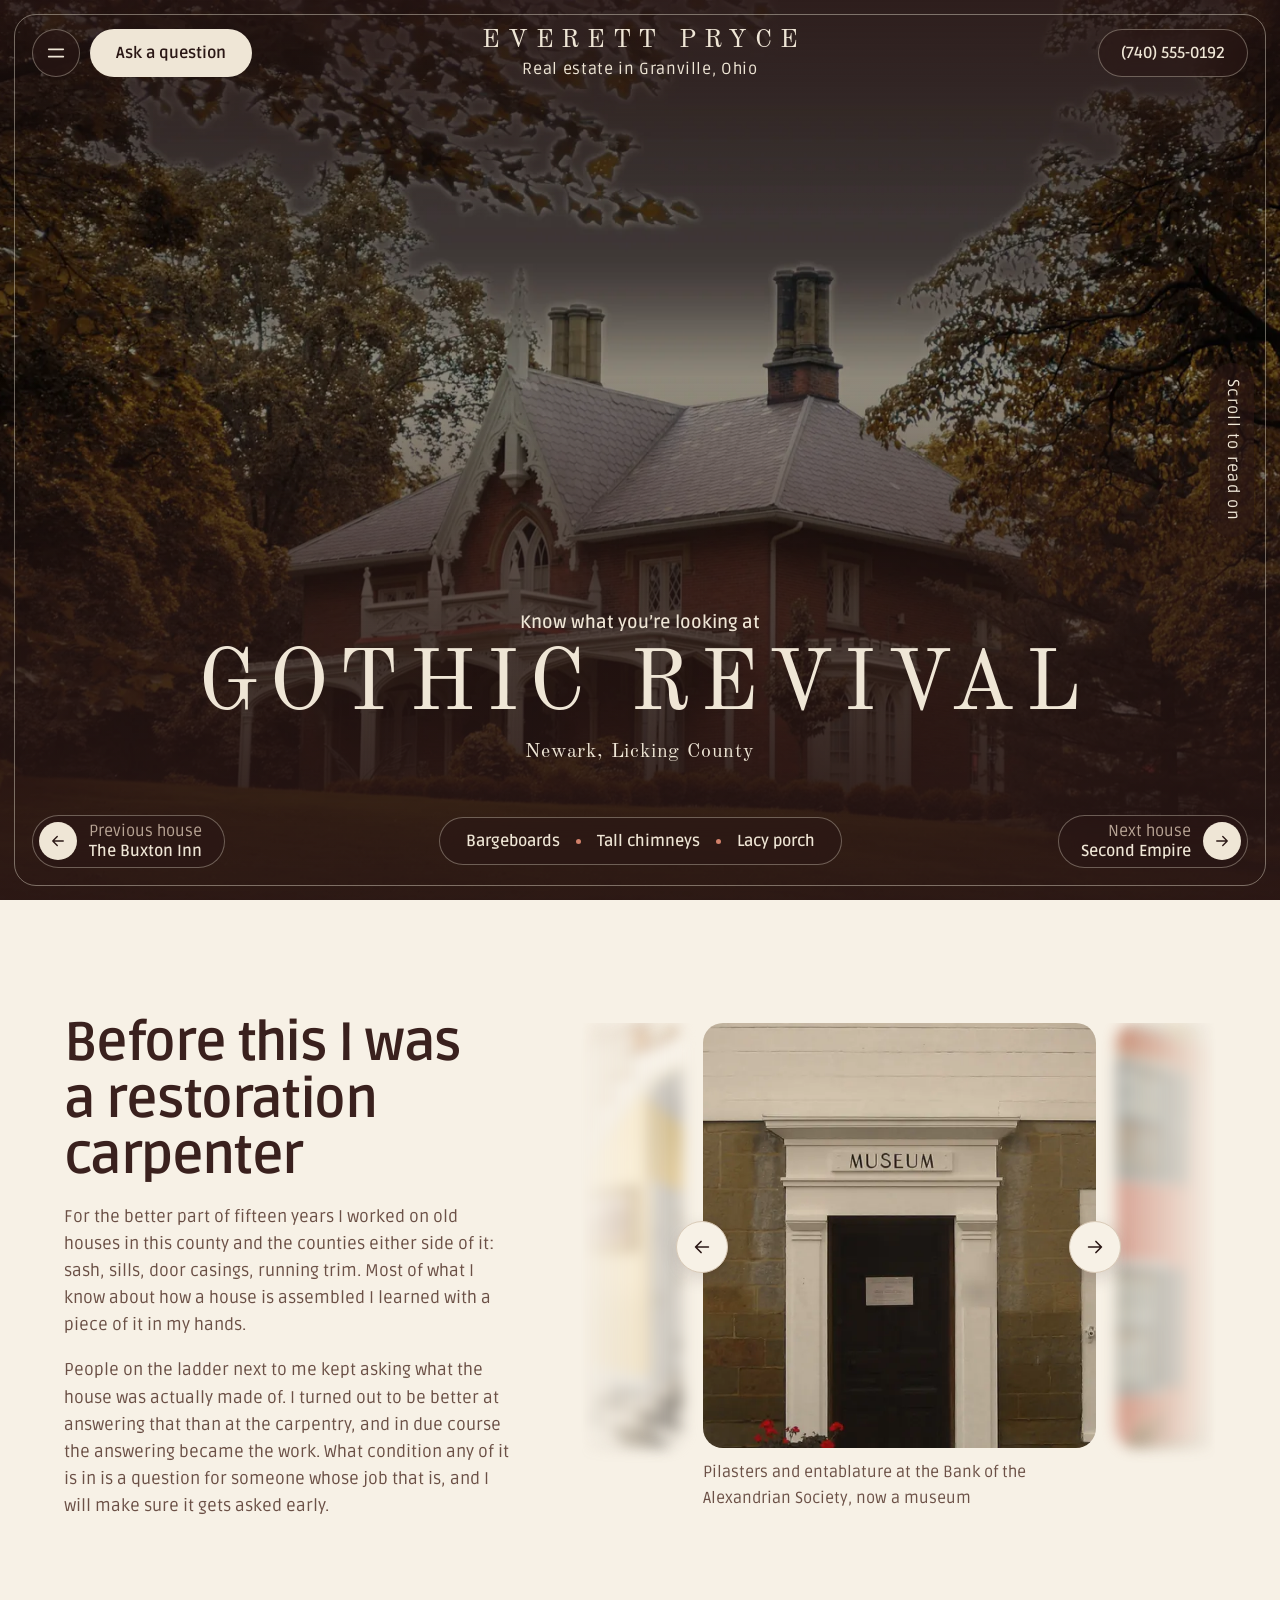
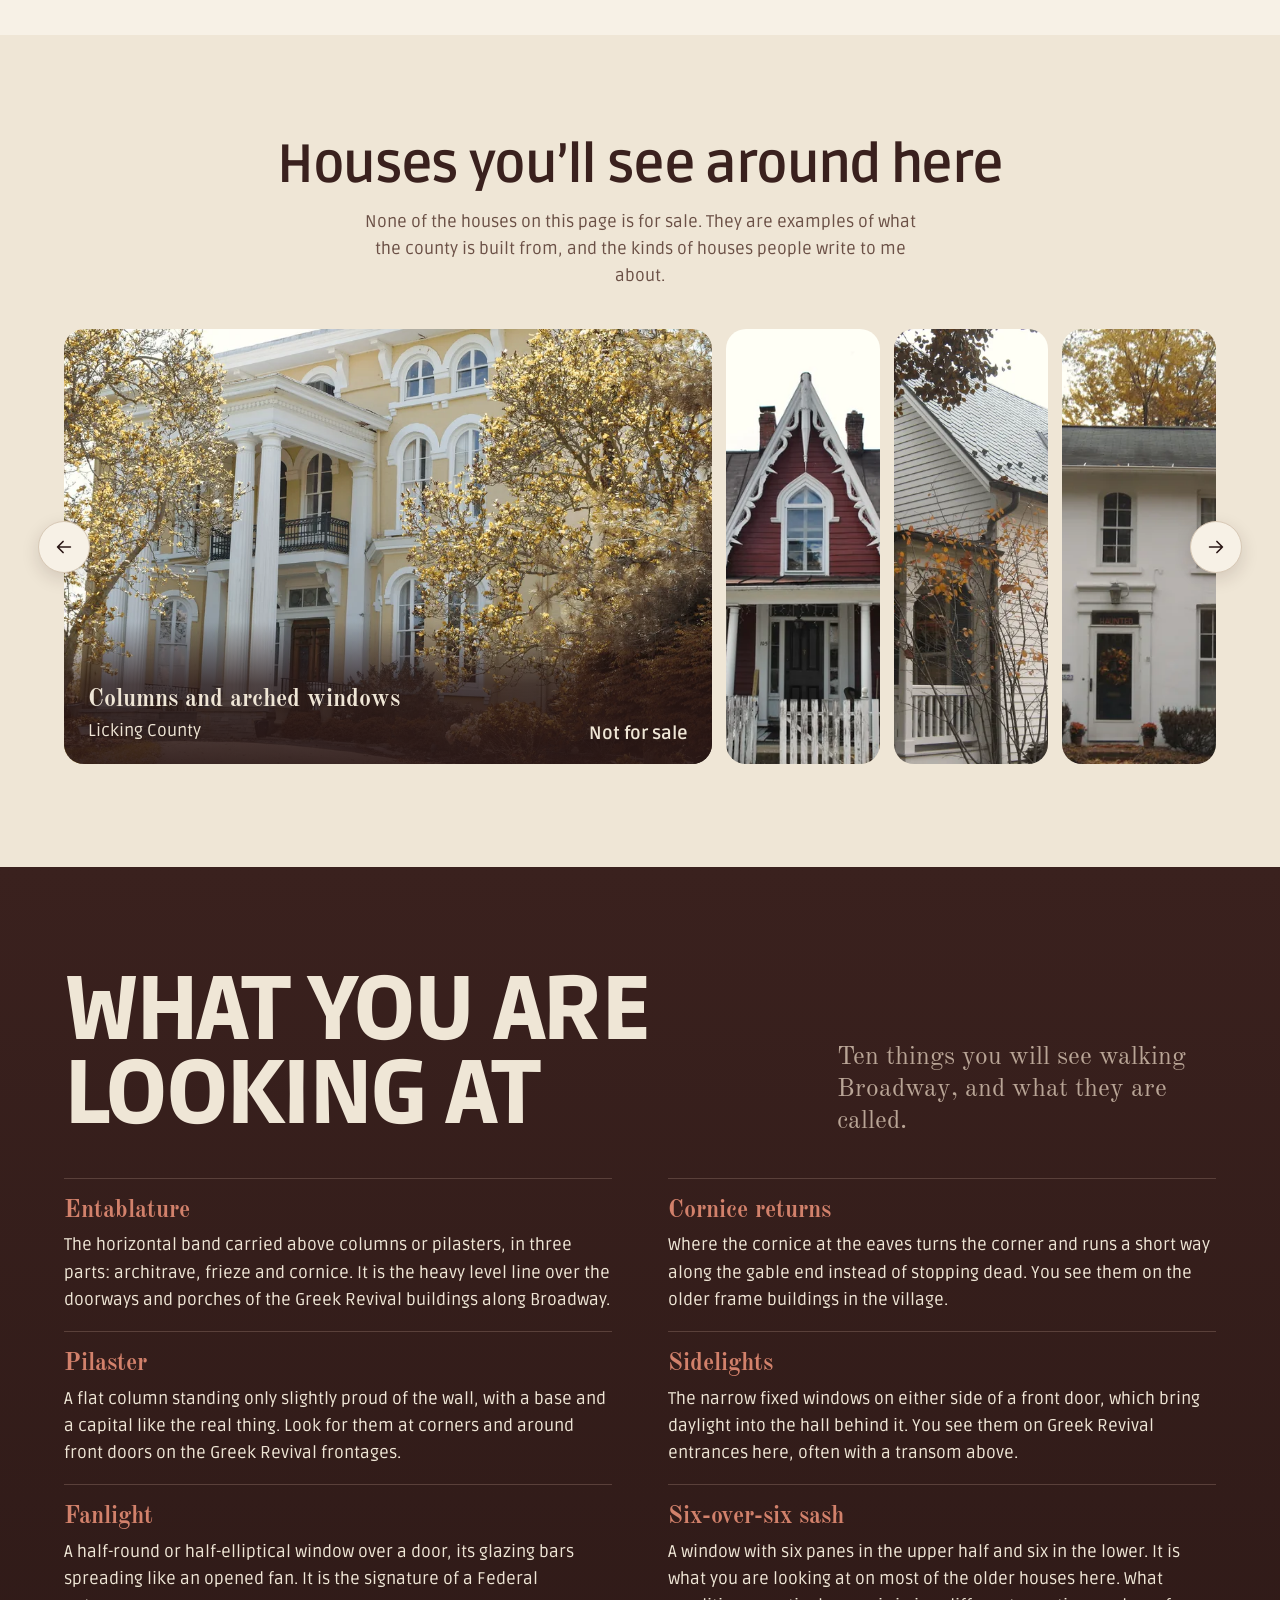
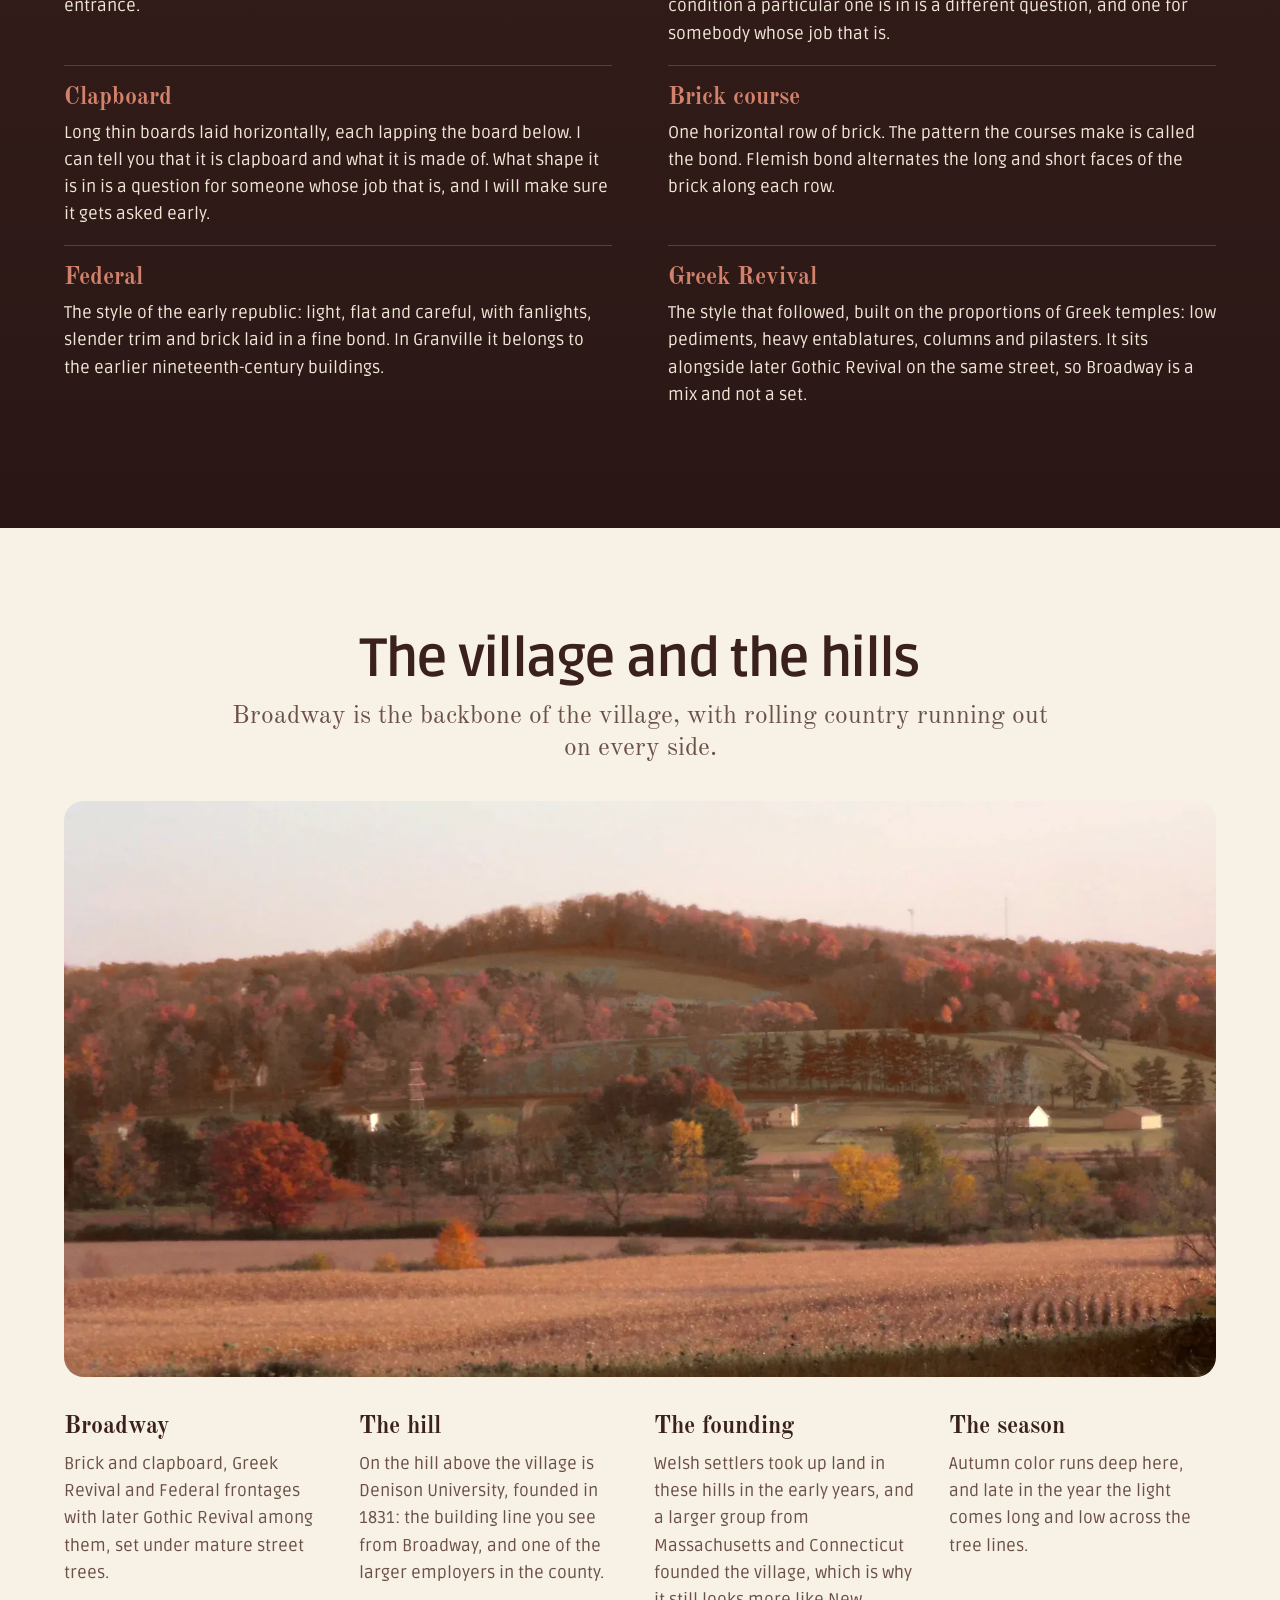
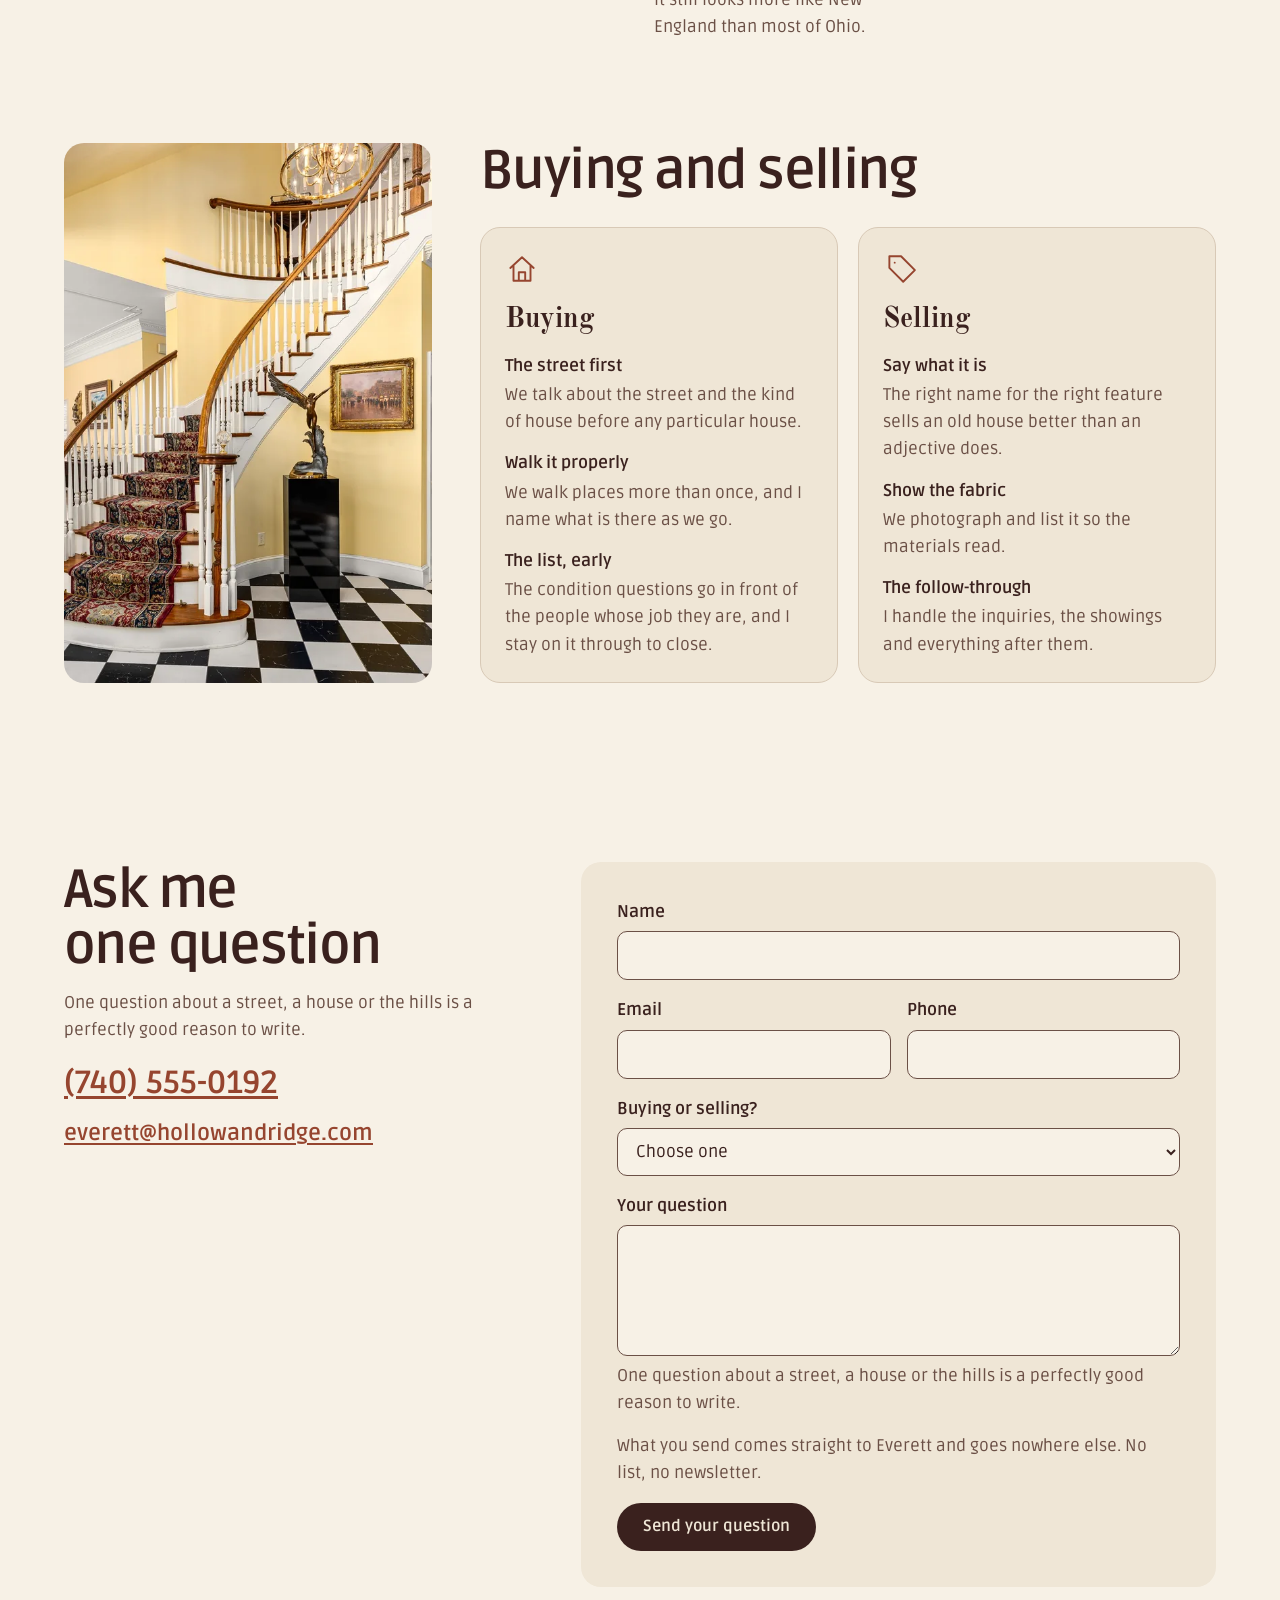
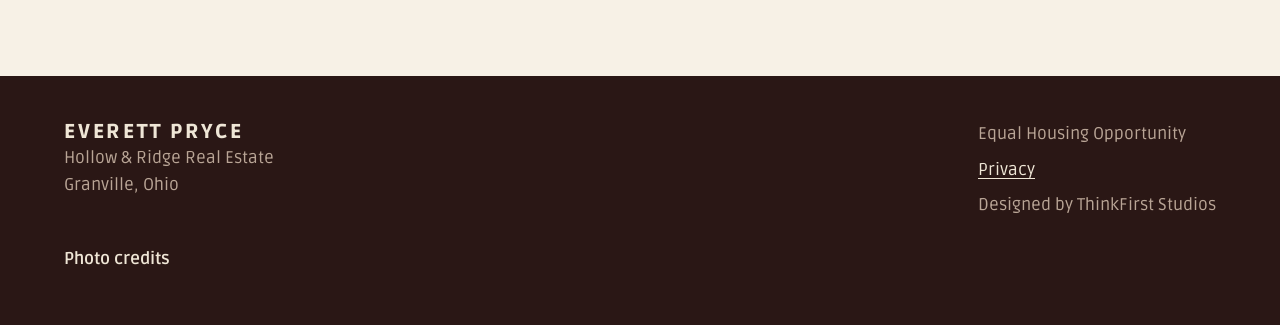
==== commit 26b2af8d: "Redesign the sample around the Amali and EstateEdge references Co-Authored-By: Claude Opus 5.5 <nore" ====
--- a/index.html
+++ b/index.html
@@ -31,119 +31,150 @@
 <body>
   <a class="skip" href="#main">Skip to content</a>
 
-  <header class="head" data-head>
-    <div class="head__row">
-      <a class="head__name" href="#top">Everett Pryce<small>Real Estate in Granville, Ohio</small></a>
-      <button class="head__toggle" type="button" data-nav-toggle aria-expanded="false" aria-controls="nav">Menu</button>
-      <nav class="head__nav" id="nav" aria-label="Main">
-        <a href="#about">About</a>
-        <a href="#houses">Houses</a>
-        <a href="#looking-at">What You’re Looking At</a>
-        <a href="#village">The Village</a>
-        <a href="#buying-selling">Buying &amp; Selling</a>
-        <a class="pill" href="#contact">Ask me one question</a>
-      </nav>
-    </div>
-  </header>
-
   <main id="main">
-    <section class="hero" id="top" aria-labelledby="hero-title">
-      <picture class="hero__photo">
-        <source media="(max-width: 699px)" type="image/webp"
-                srcset="assets/photos/buxton-dusk-phone-800.webp 800w, assets/photos/buxton-dusk-phone-1200.webp 1200w" sizes="100vw">
-        <img src="assets/photos/buxton-dusk-1800.webp"
-             srcset="assets/photos/buxton-dusk-1200.webp 1200w, assets/photos/buxton-dusk-1800.webp 1800w, assets/photos/buxton-dusk-2600.webp 2600w"
-             sizes="100vw" width="2600" height="1105" fetchpriority="high"
-             alt="The Buxton Inn on Broadway at dusk: orange clapboard, black shutters and a two-story porch lit from within under dark street trees.">
-      </picture>
-      <div class="hero__copy">
+    <section class="stage" id="top" aria-labelledby="hero-title" data-stage>
+      <div class="stage__slides">
+        <figure class="stage__slide is-on" data-slide data-title="Gothic Revival" data-place="Newark, Licking County" data-spec="Bargeboards|Tall chimneys|Lacy porch">
+          <picture>
+            <source media="(max-width: 699px)" type="image/webp" srcset="assets/photos/slide-gothic-brick-phone-800.webp 800w, assets/photos/slide-gothic-brick-phone-1200.webp 1200w" sizes="100vw">
+            <img src="assets/photos/slide-gothic-brick-1800.webp" srcset="assets/photos/slide-gothic-brick-1200.webp 1200w, assets/photos/slide-gothic-brick-1800.webp 1800w, assets/photos/slide-gothic-brick-2600.webp 2600w"
+                 sizes="100vw" width="2600" height="1463" fetchpriority="high" alt="A red brick Gothic Revival house in the evening on a wide lawn, with white bargeboards, tall chimneys and a lacy white porch.">
+          </picture>
+        </figure>
+        <figure class="stage__slide" data-slide data-title="Second Empire" data-place="Newark, Licking County" data-spec="Mansard roof|Arched window hoods|Brick">
+          <picture>
+            <source media="(max-width: 699px)" type="image/webp" srcset="assets/photos/slide-mansard-phone-800.webp 800w, assets/photos/slide-mansard-phone-1200.webp 1200w" sizes="100vw">
+            <img src="assets/photos/slide-mansard-1800.webp" srcset="assets/photos/slide-mansard-1200.webp 1200w, assets/photos/slide-mansard-1800.webp 1800w, assets/photos/slide-mansard-2600.webp 2600w"
+                 sizes="100vw" width="2600" height="1463" loading="lazy" alt="A tall red brick house with a mansard roof and cream arched window hoods, standing among dark evergreens.">
+          </picture>
+        </figure>
+        <figure class="stage__slide" data-slide data-title="The Buxton Inn" data-place="Broadway, Granville. An inn since 1812" data-spec="Clapboard|Two-story porch|Black shutters">
+          <picture>
+            <source media="(max-width: 699px)" type="image/webp" srcset="assets/photos/slide-buxton-phone-800.webp 800w, assets/photos/slide-buxton-phone-1200.webp 1200w" sizes="100vw">
+            <img src="assets/photos/slide-buxton-1800.webp" srcset="assets/photos/slide-buxton-1200.webp 1200w, assets/photos/slide-buxton-1800.webp 1800w, assets/photos/slide-buxton-2600.webp 2600w"
+                 sizes="100vw" width="2600" height="1463" loading="lazy" alt="The Buxton Inn on Broadway at dusk: orange clapboard, black shutters and a two-story porch lit from within under dark street trees.">
+          </picture>
+        </figure>
+      </div>
+      <div class="stage__frame" aria-hidden="true"></div>
+
+      <header class="head" data-head>
+        <div class="head__row">
+          <div class="head__left">
+            <button class="glass glass--round head__toggle" type="button" data-nav-toggle aria-expanded="false" aria-controls="nav" aria-label="Menu">
+              <svg viewBox="0 0 24 24" aria-hidden="true"><path d="M4 8h16M4 16h16"/></svg>
+            </button>
+            <a class="pill pill--cream head__ask" href="#contact">Ask a question</a>
+          </div>
+          <a class="head__name" href="#top">Everett Pryce<small>Real estate in Granville, Ohio</small></a>
+          <a class="glass head__phone" href="tel:+17405550192">(740) 555-0192</a>
+          <nav class="head__nav" id="nav" aria-label="Main">
+            <a href="#about">About</a>
+            <a href="#houses">Houses</a>
+            <a href="#looking-at">What You’re Looking At</a>
+            <a href="#village">The Village</a>
+            <a href="#buying-selling">Buying &amp; Selling</a>
+            <a href="#contact">Ask a question</a>
+          </nav>
+        </div>
+      </header>
+
+      <div class="stage__copy">
         <h1 id="hero-title">Know what you’re looking at</h1>
-        <div class="hero__side">
-          <p>Old houses in a village of brick and clapboard, and land in the hills behind it.</p>
-          <a class="pill pill--clay" href="#contact">Ask me one question</a>
-        </div>
-      </div>
-      <p class="hero__place">The Buxton Inn, Broadway, at dusk</p>
-    </section>
-
-    <section class="intro wrap" id="about" aria-labelledby="about-title">
-      <figure class="intro__photo">
-        <img src="assets/photos/bank-doorway-900.webp" srcset="assets/photos/bank-doorway-640.webp 640w, assets/photos/bank-doorway-900.webp 900w"
-             sizes="(min-width: 900px) 30vw, 100vw" width="900" height="900" loading="lazy"
-             alt="A dark door in a stone wall, framed by white-painted pilasters and a plain entablature.">
-        <figcaption>Door and entablature at the Bank of the Alexandrian Society, East Broadway, now a museum.</figcaption>
-      </figure>
-      <div class="intro__text">
+        <div class="stage__caption" aria-live="polite">
+          <p class="stage__title" data-stage-title>Gothic Revival</p>
+          <p class="stage__place" data-stage-place>Newark, Licking County</p>
+        </div>
+      </div>
+
+      <div class="stage__bar">
+        <button class="glass stage__step stage__step--prev" type="button" data-stage-prev>
+          <i><svg viewBox="0 0 24 24" aria-hidden="true"><path d="M19 12H5M11 6l-6 6 6 6"/></svg></i><span><small>Previous house</small><span data-stage-prev-name>The Buxton Inn</span></span>
+        </button>
+        <ul class="glass stage__spec" data-stage-spec aria-label="What to look at on this house">
+          <li>Bargeboards</li>
+          <li>Tall chimneys</li>
+          <li>Lacy porch</li>
+        </ul>
+        <button class="glass stage__step stage__step--next" type="button" data-stage-next>
+          <span><small>Next house</small><span data-stage-next-name>Second Empire</span></span><i><svg viewBox="0 0 24 24" aria-hidden="true"><path d="M5 12h14M13 6l6 6-6 6"/></svg></i>
+        </button>
+      </div>
+      <a class="stage__scroll" href="#about">Scroll to read on</a>
+    </section>
+
+    <section class="who wrap" id="about" aria-labelledby="about-title">
+      <div class="who__text">
         <h2 id="about-title">Before this I was a restoration carpenter</h2>
         <p>For the better part of fifteen years I worked on old houses in this county and the counties either side of it: sash, sills, door casings, running trim. Most of what I know about how a house is assembled I learned with a piece of it in my hands.</p>
         <p>People on the ladder next to me kept asking what the house was actually made of. I turned out to be better at answering that than at the carpentry, and in due course the answering became the work. What condition any of it is in is a question for someone whose job that is, and I will make sure it gets asked early.</p>
       </div>
-      <ul class="styles" aria-label="Styles you will find on Broadway">
-        <li><strong>Federal</strong><span>The earlier brick</span></li>
-        <li><strong>Greek Revival</strong><span>White paint, heavy trim</span></li>
-        <li><strong>Gothic Revival</strong><span>Later, among the rest</span></li>
-      </ul>
-    </section>
-
-    <div class="wrap">
-      <figure class="wide">
-        <img src="assets/photos/fireplace-room-1600.webp" srcset="assets/photos/fireplace-room-1000.webp 1000w, assets/photos/fireplace-room-1600.webp 1600w"
-             sizes="(min-width: 1360px) 1240px, 92vw" width="1600" height="675" loading="lazy"
-             alt="A warm sitting room with a lit fireplace in a stone surround, a bookcase and a low chair beside a wooden table.">
-      </figure>
-    </div>
-
-    <section class="offer wrap" aria-labelledby="offer-title">
-      <h2 id="offer-title" class="sr">What I work on</h2>
-      <a class="card" href="#houses">
-        <img src="assets/photos/stucco-brick-800.webp" width="800" height="533" loading="lazy"
-             alt="A two-story white house with a center door and a bright red maple in autumn.">
-        <span class="card__row"><span><strong>Village houses</strong><span>Brick and clapboard, nineteenth-century and earlier-twentieth.</span></span><i aria-hidden="true"><svg viewBox="0 0 24 24"><path d="M5 12h14M13 6l6 6-6 6"/></svg></i></span>
-      </a>
-      <a class="card" href="#looking-at">
-        <img src="assets/photos/buxton-clapboard-800.webp" width="800" height="533" loading="lazy"
-             alt="Orange clapboard, black shutters and a white porch rail with a lattice skirt on the front of the Buxton Inn.">
-        <span class="card__row"><span><strong>The built fabric</strong><span>What every part of the front of a house is called.</span></span><i aria-hidden="true"><svg viewBox="0 0 24 24"><path d="M5 12h14M13 6l6 6-6 6"/></svg></i></span>
-      </a>
-      <a class="card" href="#village">
-        <img src="assets/photos/licking-farmland-1000.webp" width="1000" height="500" loading="lazy"
-             alt="Rolling farmland in Licking County in autumn: open fields in front of a wooded ridge in deep red and copper.">
-        <span class="card__row"><span><strong>Land in the hills</strong><span>Rolling country on every side of the village.</span></span><i aria-hidden="true"><svg viewBox="0 0 24 24"><path d="M5 12h14M13 6l6 6-6 6"/></svg></i></span>
-      </a>
+      <div class="reel" data-reel>
+        <div class="reel__track" data-reel-track>
+          <figure class="reel__item">
+            <img src="assets/photos/staircase-1000.webp" srcset="assets/photos/staircase-640.webp 640w, assets/photos/staircase-1000.webp 1000w" sizes="(min-width: 960px) 30vw, 80vw" width="1000" height="1250" loading="lazy"
+                 alt="A curved staircase with a turned white balustrade and a dark rail, rising from a black and white tiled hall.">
+            <figcaption>A turned balustrade and a curved rail</figcaption>
+          </figure>
+          <figure class="reel__item is-on">
+            <img src="assets/photos/bank-doorway-900.webp" srcset="assets/photos/bank-doorway-640.webp 640w, assets/photos/bank-doorway-900.webp 900w" sizes="(min-width: 960px) 30vw, 80vw" width="900" height="900" loading="lazy"
+                 alt="A dark door in a stone wall, framed by white-painted pilasters and a plain entablature.">
+            <figcaption>Pilasters and entablature at the Bank of the Alexandrian Society, now a museum</figcaption>
+          </figure>
+          <figure class="reel__item">
+            <img src="assets/photos/buxton-clapboard-800.webp" srcset="assets/photos/buxton-clapboard-800.webp 800w, assets/photos/buxton-clapboard-1400.webp 1400w" sizes="(min-width: 960px) 30vw, 80vw" width="1400" height="933" loading="lazy"
+                 alt="Orange clapboard, black shutters and a white porch rail with a lattice skirt on the front of the Buxton Inn.">
+            <figcaption>Clapboard and shutters at the Buxton Inn</figcaption>
+          </figure>
+          <figure class="reel__item">
+            <img src="assets/photos/fireplace-room-1000.webp" srcset="assets/photos/fireplace-room-1000.webp 1000w, assets/photos/fireplace-room-1600.webp 1600w" sizes="(min-width: 960px) 30vw, 80vw" width="1600" height="675" loading="lazy"
+                 alt="A warm sitting room with a lit fireplace in a stone surround, a bookcase and a low chair beside a wooden table.">
+            <figcaption>A fireplace in a stone surround</figcaption>
+          </figure>
+        </div>
+        <button class="round reel__arrow reel__arrow--prev" type="button" data-reel-prev aria-label="Previous photograph"><svg viewBox="0 0 24 24" aria-hidden="true"><path d="M19 12H5M11 6l-6 6 6 6"/></svg></button>
+        <button class="round reel__arrow reel__arrow--next" type="button" data-reel-next aria-label="Next photograph"><svg viewBox="0 0 24 24" aria-hidden="true"><path d="M5 12h14M13 6l6 6-6 6"/></svg></button>
+      </div>
     </section>
 
     <section class="houses" id="houses" aria-labelledby="houses-title">
-      <div class="wrap">
-        <div class="houses__head">
-          <h2 id="houses-title">Houses you’ll see around here</h2>
-          <p>None of these is for sale. They are examples of what the county is built from, and the kinds of houses people write to me about.</p>
-        </div>
-        <figure class="houses__lead">
-          <img src="assets/photos/bryn-mawr-1600.webp" srcset="assets/photos/bryn-mawr-1000.webp 1000w, assets/photos/bryn-mawr-1600.webp 1600w, assets/photos/bryn-mawr-2200.webp 2200w"
-               sizes="(min-width: 1360px) 1240px, 92vw" width="2200" height="1375" loading="lazy"
-               alt="A pale yellow house with tall white columns and rows of arched windows, half hidden by trees in gold leaf.">
-          <figcaption><strong>Columns and arched windows</strong><span>Licking County</span></figcaption>
-        </figure>
-        <div class="houses__row">
-          <figure>
-            <img src="assets/photos/gothic-cottage-800.webp" srcset="assets/photos/gothic-cottage-800.webp 800w, assets/photos/gothic-cottage-1400.webp 1400w"
-                 sizes="(min-width: 800px) 30vw, 92vw" width="1400" height="933" loading="lazy"
-                 alt="A dark red cottage with a steep center gable trimmed in white gingerbread, behind a white picket fence.">
-            <figcaption><strong>Gothic cottage</strong><span>Licking County</span></figcaption>
-          </figure>
-          <figure>
-            <img src="assets/photos/rogers-porch-800.webp" srcset="assets/photos/rogers-porch-800.webp 800w, assets/photos/rogers-porch-1200.webp 1200w"
-                 sizes="(min-width: 800px) 30vw, 92vw" width="1200" height="960" loading="lazy"
-                 alt="A white clapboard house with a slate roof, blue shutters and a wraparound porch in autumn.">
-            <figcaption><strong>Clapboard and a wraparound porch</strong><span>Granville</span></figcaption>
-          </figure>
-          <figure>
-            <img src="assets/photos/upham-wright-800.webp" srcset="assets/photos/upham-wright-800.webp 800w, assets/photos/upham-wright-1200.webp 1200w"
-                 sizes="(min-width: 800px) 30vw, 92vw" width="1200" height="960" loading="lazy"
-                 alt="A red brick Gothic Revival house with white bargeboards, tall chimneys and a lacy white porch.">
-            <figcaption><strong>Brick Gothic Revival</strong><span>Newark, Licking County</span></figcaption>
-          </figure>
-        </div>
+      <div class="wrap houses__head">
+        <h2 id="houses-title">Houses you’ll see around here</h2>
+        <p>None of the houses on this page is for sale. They are examples of what the county is built from, and the kinds of houses people write to me about.</p>
+      </div>
+      <div class="rail wrap" data-rail>
+        <button class="round rail__arrow rail__arrow--prev" type="button" data-rail-prev aria-label="Previous house"><svg viewBox="0 0 24 24" aria-hidden="true"><path d="M19 12H5M11 6l-6 6 6 6"/></svg></button>
+        <ul class="rail__list" data-rail-list>
+          <li class="rail__item is-open">
+            <button type="button" aria-expanded="true">
+              <img src="assets/photos/bryn-mawr-1600.webp" srcset="assets/photos/bryn-mawr-1000.webp 1000w, assets/photos/bryn-mawr-1600.webp 1600w, assets/photos/bryn-mawr-2200.webp 2200w" sizes="(min-width: 960px) 62vw, 80vw" width="2200" height="1375" loading="lazy"
+                   alt="A pale yellow house with tall white columns and rows of arched windows, half hidden by trees in gold leaf.">
+              <span class="rail__cap"><span><strong>Columns and arched windows</strong><span>Licking County</span></span><em>Not for sale</em></span>
+            </button>
+          </li>
+          <li class="rail__item">
+            <button type="button" aria-expanded="false">
+              <img src="assets/photos/gothic-cottage-1400.webp" srcset="assets/photos/gothic-cottage-800.webp 800w, assets/photos/gothic-cottage-1400.webp 1400w" sizes="(min-width: 960px) 62vw, 80vw" width="1400" height="933" loading="lazy"
+                   alt="A dark red cottage with a steep center gable trimmed in white gingerbread, behind a white picket fence.">
+              <span class="rail__cap"><span><strong>Gothic cottage</strong><span>Licking County</span></span><em>Not for sale</em></span>
+            </button>
+          </li>
+          <li class="rail__item">
+            <button type="button" aria-expanded="false">
+              <img src="assets/photos/rogers-porch-1200.webp" srcset="assets/photos/rogers-porch-800.webp 800w, assets/photos/rogers-porch-1200.webp 1200w" sizes="(min-width: 960px) 62vw, 80vw" width="1200" height="960" loading="lazy"
+                   alt="A white clapboard house with a slate roof, blue shutters and a wraparound porch in autumn.">
+              <span class="rail__cap"><span><strong>Clapboard and a wraparound porch</strong><span>Granville</span></span><em>Not for sale</em></span>
+            </button>
+          </li>
+          <li class="rail__item">
+            <button type="button" aria-expanded="false">
+              <img src="assets/photos/stucco-brick-1400.webp" srcset="assets/photos/stucco-brick-800.webp 800w, assets/photos/stucco-brick-1400.webp 1400w" sizes="(min-width: 960px) 62vw, 80vw" width="1400" height="933" loading="lazy"
+                   alt="A two-story white house with a center door and a bright red maple in autumn.">
+              <span class="rail__cap"><span><strong>Stucco over brick, center door</strong><span>Granville</span></span><em>Not for sale</em></span>
+            </button>
+          </li>
+        </ul>
+        <button class="round rail__arrow rail__arrow--next" type="button" data-rail-next aria-label="Next house"><svg viewBox="0 0 24 24" aria-hidden="true"><path d="M5 12h14M13 6l6 6-6 6"/></svg></button>
       </div>
     </section>
 
@@ -215,19 +246,6 @@
       </div>
     </section>
 
-    <div class="wrap">
-      <aside class="split" aria-label="Get in touch">
-        <div>
-          <h2>One question is enough</h2>
-          <p>You do not have to be ready to do anything.</p>
-          <a class="pill pill--clay" href="#contact">Ask me one question</a>
-        </div>
-        <img src="assets/photos/autumn-road-1600.webp" srcset="assets/photos/autumn-road-1000.webp 1000w, assets/photos/autumn-road-1600.webp 1600w"
-             sizes="(min-width: 800px) 60vw, 92vw" width="1600" height="727" loading="lazy"
-             alt="A pale road running into a tunnel of gold and amber trees, Ohio.">
-      </aside>
-    </div>
-
     <section class="contact wrap" id="contact" aria-labelledby="contact-title">
       <div>
         <h2 id="contact-title">Ask me one question</h2>
@@ -290,7 +308,7 @@
     <div class="wrap">
       <details class="foot__credits">
         <summary>Photo credits</summary>
-        <p>Photographs cropped and color-adjusted from the originals. Houses are shown as examples of the area only.</p>
+        <p>Photographs cropped and color-adjusted from the originals. The two daylight houses at the top of the page are graded toward evening. Houses are shown as examples of the area only.</p>
         <ul>
           <li><a href="https://commons.wikimedia.org/wiki/File:Buxton_Inn.JPG">Buxton Inn</a>, Wdzinc, <a href="https://creativecommons.org/licenses/by-sa/3.0/">CC BY-SA 3.0</a></li>
           <li><a href="https://commons.wikimedia.org/wiki/File:Bank_of_the_Alexandrian_Society.jpg">Bank of the Alexandrian Society</a>, Nyttend, public domain</li>
@@ -301,9 +319,10 @@
           <li><a href="https://commons.wikimedia.org/wiki/File:Bryn_Mawr,_Licking_Co,_OH,_US.jpg">Bryn Mawr, Licking County</a>, Jud McCranie, <a href="https://creativecommons.org/licenses/by-sa/4.0/">CC BY-SA 4.0</a></li>
           <li><a href="https://commons.wikimedia.org/wiki/File:Casterton_House.jpg">Casterton House</a>, Wdzinc, <a href="https://creativecommons.org/licenses/by-sa/3.0/">CC BY-SA 3.0</a></li>
           <li><a href="https://commons.wikimedia.org/wiki/File:Rogers_House_in_Granville.jpg">Rogers House in Granville</a>, Nyttend, public domain</li>
+          <li><a href="https://commons.wikimedia.org/wiki/File:Hull_Place.jpg">Hull Place</a>, Wdzinc, <a href="https://creativecommons.org/licenses/by-sa/3.0/">CC BY-SA 3.0</a></li>
           <li><a href="https://commons.wikimedia.org/wiki/File:Upham-Wright_House.JPG">Upham-Wright House</a>, Wdzinc, <a href="https://creativecommons.org/licenses/by-sa/3.0/">CC BY-SA 3.0</a></li>
           <li><a href="https://www.pexels.com/photo/staircase-in-classic-house-16501685/">Staircase in a classic house</a>, Curtis Adams, Pexels License</li>
-          <li><a href="https://www.pexels.com/photo/serene-ohio-roadway-lined-with-autumn-trees-34421047/">Ohio road in autumn</a>, Keith Cassill, Pexels License</li>
+          <li><a href="https://www.pexels.com/photo/serene-ohio-roadway-lined-with-autumn-trees-34421047/">Ohio road in autumn</a> (thanks page), Keith Cassill, Pexels License</li>
         </ul>
       </details>
     </div>
--- a/styles.css
+++ b/styles.css
@@ -1,4 +1,4 @@
-/* Brick and Limewash */
+/* Brick and Limewash, evening edition */
 @font-face { font-family: "Old Standard TT"; src: url("assets/fonts/old-standard-tt-400-normal.woff2") format("woff2"); font-weight: 400; font-display: swap; }
 @font-face { font-family: "Old Standard TT"; src: url("assets/fonts/old-standard-tt-400-italic.woff2") format("woff2"); font-weight: 400; font-style: italic; font-display: swap; }
 @font-face { font-family: "Old Standard TT"; src: url("assets/fonts/old-standard-tt-700-normal.woff2") format("woff2"); font-weight: 700; font-display: swap; }
@@ -17,8 +17,9 @@
   --rule: #D8C9B6;
   --clay: #D2816B;
   --kiln: #96452F;
-  --gutter: clamp(20px, 5vw, 72px);
-  --r: 14px;
+  --gutter: clamp(16px, 5vw, 72px);
+  --frame: clamp(8px, 1.1vw, 18px);
+  --r: 20px;
   --display: "Old Standard TT", "Times New Roman", serif;
   --body: "Ruda", "Trebuchet MS", sans-serif;
 }
@@ -29,7 +30,7 @@
 img { display: block; max-width: 100%; height: auto; }
 svg { fill: none; stroke: currentColor; stroke-width: 1.8; stroke-linecap: round; stroke-linejoin: round; }
 h1, h2, h3 { margin: 0; text-wrap: balance; }
-h2 { font: 700 clamp(2.25rem, 4.6vw, 4rem)/1.04 var(--body); letter-spacing: -.03em; }
+h2 { font: 700 clamp(2.25rem, 4.2vw, 3.75rem)/1.05 var(--body); letter-spacing: -.03em; }
 h3 { font: 700 1.5rem/1.2 var(--display); }
 p { margin: 0; }
 figure { margin: 0; }
@@ -42,72 +43,102 @@
 
 .pill { display: inline-flex; align-items: center; justify-content: center; min-height: 48px; padding: 10px 26px; border: 0; border-radius: 999px; background: var(--limewash); color: var(--ember); font: 700 1rem/1.2 var(--body); text-decoration: none; white-space: nowrap; cursor: pointer; transition: transform .2s; }
 .pill:hover { transform: translateY(-2px); }
-.pill--clay { background: linear-gradient(180deg, #DE9A87, var(--clay)); }
+.pill--cream { background: var(--limewash); }
 .pill--brick { background: var(--brick); color: var(--limewash); }
-
-/* Header */
-.head { position: absolute; inset: 0 0 auto; z-index: 40; color: var(--limewash); transition: background-color .25s; }
+.glass { display: inline-flex; align-items: center; gap: 12px; min-height: 48px; padding: 6px 22px; border: 1px solid rgba(239, 230, 214, .34); border-radius: 999px; background: rgba(42, 23, 21, .58); -webkit-backdrop-filter: blur(14px); backdrop-filter: blur(14px); color: var(--limewash); font: 600 1rem/1.25 var(--body); text-decoration: none; }
+.glass--round { justify-content: center; width: 48px; padding: 0; cursor: pointer; }
+.glass svg { width: 22px; height: 22px; }
+.round { display: grid; place-items: center; width: 52px; height: 52px; padding: 0; border: 1px solid var(--rule); border-radius: 50%; background: var(--paper); color: var(--ember); box-shadow: 0 6px 18px rgba(42, 23, 21, .14); cursor: pointer; transition: transform .2s; }
+.round:hover { transform: scale(1.06); }
+.round svg { width: 22px; height: 22px; }
+
+/* Header, sitting inside the frame */
+.head { position: absolute; inset: 0 0 auto; z-index: 40; color: var(--limewash); }
+.head__row { position: relative; display: grid; grid-template-columns: 1fr auto 1fr; align-items: center; gap: 16px; padding: calc(var(--frame) + 14px) calc(var(--frame) + 18px); }
+.head__left { display: flex; align-items: center; gap: 10px; }
+.head__toggle { border-style: solid; }
+.head__name { display: grid; justify-items: center; min-height: 44px; align-content: center; color: inherit; font: 400 clamp(1.25rem, 2vw, 1.75rem)/1 var(--display); letter-spacing: .3em; text-indent: .3em; text-transform: uppercase; text-decoration: none; }
+.head__name small { margin-top: 6px; font: 400 1rem/1.2 var(--body); letter-spacing: .04em; text-indent: 0; text-transform: none; color: var(--limewash); }
+.head__phone { justify-self: end; }
+.head__nav { position: absolute; top: calc(100% - 4px); left: calc(var(--frame) + 18px); display: none; flex-direction: column; width: min(320px, calc(100vw - 2 * var(--frame) - 36px)); padding: 10px 22px; border-radius: 18px; background: rgba(42, 23, 21, .94); -webkit-backdrop-filter: blur(14px); backdrop-filter: blur(14px); }
+.head__nav.is-open { display: flex; }
+.head__nav a { display: flex; align-items: center; min-height: 48px; color: var(--limewash); text-decoration: none; }
+.head__nav a + a { border-top: 1px solid rgba(239, 230, 214, .16); }
+.head__nav a:hover { color: var(--clay); }
 .head.is-condensed { position: fixed; background: var(--ember); }
-.head__row { display: flex; align-items: center; justify-content: space-between; gap: 24px; max-width: 1520px; margin-inline: auto; padding: 16px var(--gutter); }
-.head__name { display: flex; flex-direction: column; justify-content: center; min-height: 44px; color: inherit; font: 900 1.25rem/1.1 var(--body); letter-spacing: .14em; text-transform: uppercase; text-decoration: none; }
-.head__name small { display: block; margin-top: 4px; font: 400 1rem/1.2 var(--body); letter-spacing: 0; text-transform: none; }
-.head__nav { display: flex; align-items: center; gap: clamp(14px, 2vw, 30px); }
-.head__nav a:not(.pill) { display: flex; align-items: center; min-height: 44px; color: inherit; text-decoration: none; }
-.head__nav a:not(.pill):hover { text-decoration: underline; text-underline-offset: 6px; }
-.head__toggle { display: none; min-height: 44px; min-width: 44px; padding: 0 16px; border: 1.5px solid currentColor; border-radius: 999px; background: none; color: inherit; font: 700 1rem var(--body); cursor: pointer; }
-
-/* Hero */
-.hero { position: relative; display: flex; align-items: flex-end; min-height: clamp(620px, 49vw, 900px); overflow: hidden; background: var(--ember); color: var(--limewash); }
-.hero__photo { position: absolute; inset: 0; }
-.hero__photo img { width: 100%; height: 100%; object-fit: cover; object-position: 100% 60%; }
-.hero::after { content: ""; position: absolute; inset: 0; background: linear-gradient(90deg, rgba(42, 23, 21, .95), rgba(42, 23, 21, .9) 42%, rgba(42, 23, 21, 0) 60%), linear-gradient(180deg, rgba(42, 23, 21, .62), rgba(42, 23, 21, 0) 20%); }
-.hero__copy { position: relative; z-index: 1; display: grid; gap: 22px; width: 100%; max-width: 1520px; margin-inline: auto; padding: 112px var(--gutter) clamp(40px, 5vw, 72px); }
-.hero h1 { max-width: 6.4em; font: 900 clamp(3rem, 6.8vw, 7rem)/.92 var(--body); letter-spacing: -.035em; text-transform: uppercase; }
-.hero__side { display: grid; gap: 18px; justify-items: start; max-width: 25em; }
-.hero__side p { font: 400 clamp(1.375rem, 1.8vw, 1.625rem)/1.25 var(--display); }
-.hero__place { position: absolute; z-index: 1; right: var(--gutter); bottom: 16px; padding: 3px 12px; border-radius: 999px; background: var(--ember); font-size: 1rem; }
-.js .hero__copy > * { animation: settle .9s cubic-bezier(.2, .7, .2, 1) both; }
-.js .hero__side { animation-delay: .18s; }
-@keyframes settle { from { opacity: 0; transform: translateY(20px); } }
-
-/* Intro */
-.intro { display: grid; gap: 32px; padding-block: clamp(64px, 8vw, 112px) clamp(48px, 5vw, 72px); }
-.intro__photo img { width: 100%; aspect-ratio: 4 / 3; object-fit: cover; border-radius: var(--r); }
-.intro__photo figcaption { margin-top: 10px; color: var(--bark); font-size: 1rem; }
-.intro__text { display: grid; gap: 18px; align-content: center; }
-.intro__text h2 { max-width: 12em; }
-.intro__text p { max-width: 38em; color: var(--bark); }
-.styles { display: grid; gap: 20px; margin: 8px 0 0; padding: 0; list-style: none; }
-.styles li { display: grid; gap: 2px; padding-left: 0; }
-.styles strong { font: 400 clamp(2rem, 3.6vw, 3rem)/1.05 var(--display); }
-.styles span { color: var(--bark); }
+.head.is-condensed .head__row { padding-block: 10px; }
+.head :focus-visible, .stage :focus-visible { outline-color: var(--limewash); }
+
+/* Stage: one house at a time, framed */
+.stage { position: relative; height: 100vh; height: 100svh; min-height: 640px; max-height: 1080px; overflow: hidden; background: var(--ember); color: var(--limewash); }
+.stage__slides { position: absolute; inset: 0; }
+.stage__slide { position: absolute; inset: 0; opacity: 0; transition: opacity 1s ease; }
+.stage__slide.is-on { opacity: 1; }
+.stage__slide img { width: 100%; height: 100%; object-fit: cover; }
+.js .stage__slide.is-on img { animation: drift 9s ease-out both; }
+@keyframes drift { from { transform: scale(1.06); } }
+.stage__slides::after { content: ""; position: absolute; inset: 0; background: linear-gradient(180deg, rgba(42, 23, 21, .72), rgba(42, 23, 21, 0) 24%, rgba(42, 23, 21, 0) 42%, rgba(42, 23, 21, .55) 62%, rgba(42, 23, 21, .94)); }
+.stage__frame { position: absolute; inset: var(--frame); z-index: 2; border: 1px solid rgba(239, 230, 214, .42); border-radius: 22px; pointer-events: none; }
+.stage__copy { position: absolute; inset: auto 0 var(--copy-bottom, clamp(118px, 15vh, 156px)); z-index: 3; display: grid; justify-items: center; gap: 10px; padding-inline: var(--gutter); text-align: center; }
+.stage h1 { font: 600 1.125rem/1.3 var(--body); color: var(--limewash); }
+.stage__title { font: 400 clamp(2rem, 6.6vw, 6.75rem)/1 var(--display); letter-spacing: .12em; text-indent: .12em; text-transform: uppercase; }
+.stage__place { margin-top: 10px; font: 400 clamp(1.25rem, 1.5vw, 1.375rem)/1.3 var(--display); letter-spacing: .04em; }
+.stage__bar { position: absolute; z-index: 3; inset: auto calc(var(--frame) + 18px) calc(var(--frame) + 18px); display: grid; grid-template-columns: 1fr auto 1fr; align-items: center; gap: 16px; }
+.stage__step { justify-self: start; padding: 6px 22px 6px 6px; border-style: solid; cursor: pointer; text-align: left; visibility: hidden; }
+.js .stage__step { visibility: visible; }
+.stage__step--next { justify-self: end; padding: 6px 6px 6px 22px; text-align: right; }
+.stage__step i { display: grid; place-items: center; flex: none; width: 38px; height: 38px; border-radius: 50%; background: var(--limewash); color: var(--ember); }
+.stage__step i svg { width: 18px; height: 18px; }
+.stage__step small { display: block; color: var(--dust); font: 400 1rem/1.2 var(--body); }
+.stage__spec { gap: 0; margin: 0; padding: 6px 26px; list-style: none; }
+.stage__spec li { display: flex; align-items: center; white-space: nowrap; }
+.stage__spec li + li::before { content: ""; width: 5px; height: 5px; margin: 0 16px; border-radius: 50%; background: var(--clay); }
+.stage__scroll { position: absolute; z-index: 3; top: 50%; right: calc(var(--frame) + 12px); display: flex; align-items: center; min-width: 44px; justify-content: center; padding: 16px 0; border-radius: 999px; background: rgba(42, 23, 21, .58); color: var(--limewash); font-size: 1rem; letter-spacing: .08em; text-decoration: none; writing-mode: vertical-rl; transform: translateY(-50%); }
+.js .stage__copy > * { animation: settle .9s cubic-bezier(.2, .7, .2, 1) both; }
+.js .stage__caption { animation-delay: .15s; }
+.stage__caption.is-swapping { animation: settle .7s cubic-bezier(.2, .7, .2, 1) both; }
+@keyframes settle { from { opacity: 0; transform: translateY(18px); } }
+
+/* Who */
+.who { display: grid; gap: 40px; align-items: center; padding-block: clamp(72px, 9vw, 128px); }
+.who__text { display: grid; gap: 18px; }
+.who__text h2 { max-width: 11em; }
+.who__text p { max-width: 36em; color: var(--bark); }
+.reel { position: relative; overflow: hidden; }
+.reel__track { display: flex; gap: 20px; overflow-x: auto; scroll-snap-type: x mandatory; scrollbar-width: none; }
+.reel__track::-webkit-scrollbar { display: none; }
+.js .reel__track { overflow: visible; transition: transform .65s cubic-bezier(.2, .7, .2, 1); }
+.reel__item { flex: 0 0 62%; scroll-snap-align: center; }
+.reel__item img { width: 100%; aspect-ratio: 1 / 1.08; object-fit: cover; border-radius: var(--r); transition: filter .5s, opacity .5s; }
+.reel__item figcaption { margin-top: 12px; color: var(--bark); font-size: 1rem; transition: opacity .4s; }
+.js .reel__item:not(.is-on) img { filter: blur(7px); opacity: .5; }
+.js .reel__item:not(.is-on) figcaption { opacity: 0; }
+.reel__arrow { position: absolute; z-index: 2; top: calc(50% - 46px); display: none; }
+.js .reel__arrow { display: grid; }
+.reel__arrow--prev { left: calc(19% - 26px); }
+.reel__arrow--next { right: calc(19% - 26px); }
+
+/* Houses */
+.houses { padding-block: clamp(64px, 8vw, 112px); background: var(--limewash); }
+.houses__head { display: grid; justify-items: center; gap: 14px; margin-bottom: 40px; text-align: center; }
+.houses__head p { max-width: 34em; color: var(--bark); }
+.rail { position: relative; }
+.rail__list { display: flex; gap: 14px; margin: 0; padding: 0; list-style: none; }
+.rail__item { flex: 1 1 0; min-width: 0; transition: flex-grow .55s cubic-bezier(.2, .7, .2, 1); }
+.rail__item.is-open { flex-grow: 4.2; }
+.rail__item button { position: relative; display: block; width: 100%; height: clamp(380px, 34vw, 520px); padding: 0; overflow: hidden; border: 0; border-radius: var(--r); background: var(--ember); color: var(--limewash); font: inherit; text-align: left; cursor: pointer; }
+.rail__item img { width: 100%; height: 100%; object-fit: cover; }
+.rail__cap { position: absolute; inset: auto 0 0; display: flex; align-items: flex-end; justify-content: space-between; gap: 16px; padding: 64px 24px 20px; background: linear-gradient(0deg, rgba(42, 23, 21, .92), rgba(42, 23, 21, .72) 56%, rgba(42, 23, 21, 0)); opacity: 0; transition: opacity .3s; }
+.rail__cap > span { display: grid; gap: 2px; }
+.rail__cap strong { font: 700 1.5rem/1.2 var(--display); }
+.rail__cap em { flex: none; font: 700 1.125rem/1.2 var(--body); font-style: normal; color: var(--limewash); }
+.is-open .rail__cap { opacity: 1; transition-delay: .2s; }
+.rail__arrow { position: absolute; z-index: 2; top: calc(50% - 26px); }
+.rail__arrow--prev { left: calc(var(--gutter) - 26px); }
+.rail__arrow--next { right: calc(var(--gutter) - 26px); }
 
 .wide img { width: 100%; aspect-ratio: 21 / 9; object-fit: cover; border-radius: var(--r); }
 .wide--tall img { aspect-ratio: 2 / 1; }
-
-/* Offer */
-.offer { display: grid; gap: 22px; padding-block: clamp(32px, 4vw, 56px) clamp(64px, 8vw, 104px); }
-.card { display: block; overflow: hidden; border: 1px solid var(--rule); border-radius: var(--r); background: var(--limewash); color: inherit; text-decoration: none; }
-.card img { width: 100%; aspect-ratio: 3 / 2; object-fit: cover; transition: transform .5s; }
-.card:hover img { transform: scale(1.03); }
-.card__row { display: flex; align-items: center; justify-content: space-between; gap: 14px; padding: 18px 20px 20px; }
-.card__row strong { display: block; font: 700 1.5rem/1.15 var(--display); }
-.card__row span span { display: block; margin-top: 4px; color: var(--bark); }
-.card i { flex: none; display: grid; place-items: center; width: 46px; height: 46px; border: 1.5px solid var(--brick); border-radius: 50%; }
-.card i svg { width: 20px; height: 20px; }
-
-/* Houses */
-.houses { padding-block: clamp(64px, 8vw, 104px); background: var(--limewash); }
-.houses__head { display: grid; gap: 14px; margin-bottom: 36px; }
-.houses__head p { max-width: 36em; color: var(--bark); }
-.houses figure img { width: 100%; border-radius: var(--r); object-fit: cover; }
-.houses__lead img { aspect-ratio: 16 / 9; }
-.houses figcaption { display: flex; flex-wrap: wrap; justify-content: space-between; gap: 2px 16px; margin-top: 12px; padding-bottom: 12px; border-bottom: 1px solid var(--rule); }
-.houses figcaption strong { font: 700 1.375rem/1.2 var(--display); }
-.houses figcaption span { color: var(--bark); }
-.houses__row { display: grid; gap: 24px; margin-top: 28px; }
-.houses__row figcaption { display: grid; }
-.houses__row img { aspect-ratio: 5 / 4; }
 
 /* Glossary */
 .gloss { padding-block: clamp(64px, 8vw, 112px); background: linear-gradient(180deg, var(--brick), var(--ember)); color: var(--limewash); }
@@ -135,13 +166,6 @@
 .bs dl { margin: 6px 0 0; }
 .bs dt { margin-top: 14px; font-weight: 700; }
 .bs dd { margin: 2px 0 0; color: var(--bark); }
-
-/* Split */
-.split { display: grid; overflow: hidden; border-radius: var(--r); background: var(--ember); color: var(--limewash); }
-.split > div { display: grid; gap: 14px; justify-items: start; align-content: center; padding: clamp(28px, 4vw, 56px); }
-.split h2 { font-size: clamp(2.25rem, 4vw, 3.5rem); }
-.split p { color: var(--dust); }
-.split img { width: 100%; height: 100%; min-height: 260px; object-fit: cover; }
 
 /* Contact */
 .contact { display: grid; gap: 40px; padding-block: clamp(56px, 7vw, 96px); }
@@ -185,35 +209,64 @@
 .callbar a { display: grid; place-items: center; min-height: 56px; color: var(--limewash); font-weight: 700; text-decoration: none; }
 .callbar a + a { background: var(--clay); color: var(--ember); }
 
+/* Plain pages */
+.head--page { position: static; background: var(--ember); }
+.head--page .head__row { display: flex; padding: 14px var(--gutter); }
+.page { padding-bottom: 72px; }
+.page__photo { margin: 0 0 40px; }
+.page__photo img { width: 100%; max-height: 46vh; object-fit: cover; }
+.page .wrap { max-width: 760px; padding-top: 40px; }
+.page h1 { font: 900 clamp(2.5rem, 6vw, 4rem)/1 var(--body); letter-spacing: -.03em; margin-bottom: 16px; }
+.page h2 { margin-top: 30px; font: 700 1.5rem/1.2 var(--display); letter-spacing: 0; }
+.page p, .page ul { margin-top: 12px; }
+.back a { display: inline-flex; align-items: center; min-height: 44px; }
+
+.callbar { position: fixed; inset: auto 0 0; z-index: 45; display: grid; grid-template-columns: 1fr 1fr; background: var(--ember); }
+.callbar a { display: grid; place-items: center; min-height: 56px; color: var(--limewash); font-weight: 700; text-decoration: none; }
+.callbar a + a { background: var(--clay); color: var(--ember); }
+
 @media (max-width: 1099px) {
-  .head__toggle { display: inline-block; }
-  .head__nav { position: absolute; inset: 100% 0 auto; display: none; flex-direction: column; align-items: stretch; gap: 0; padding: 8px var(--gutter) 18px; background: var(--ember); }
-  .head__nav.is-open { display: flex; }
-  .head__nav .pill { margin-top: 8px; }
+  .stage__scroll { display: none; }
+  .head__phone { display: none; }
+}
+@media (max-width: 899px) {
+  .stage { --copy-bottom: 232px; }
+  .stage__bar { grid-template-columns: auto 1fr auto; grid-template-areas: "spec spec spec" "prev . next"; row-gap: 12px; bottom: calc(var(--frame) + 72px); }
+  .stage__spec { grid-area: spec; justify-self: center; flex-wrap: wrap; justify-content: center; padding: 8px 20px; border-radius: 22px; }
+  .stage__step--prev { grid-area: prev; }
+  .stage__step--next { grid-area: next; }
+  .stage__step { padding: 6px; }
+  .stage__step > span { display: none; }
+  .stage__spec li + li::before { margin: 0 10px; }
 }
 @media (max-width: 699px) {
-  .hero { display: block; min-height: 0; }
-  .hero__photo { position: relative; display: block; }
-  .hero__photo img { height: auto; aspect-ratio: 1 / 1; object-position: 22% 50%; }
-  .hero::after { inset: 0 0 auto; height: 120px; background: linear-gradient(180deg, rgba(42, 23, 21, .8), rgba(42, 23, 21, 0)); }
-  .hero__copy { padding-top: 28px; padding-bottom: 28px; }
-  .hero h1 { font-size: clamp(2.625rem, 13.6vw, 4.5rem); }
-  .hero__place { position: static; padding: 0 var(--gutter) 28px; background: none; color: var(--dust); }
+  .head__ask { display: none; }
+  .head__row { gap: 8px; }
+  .head__name { font-size: 1.25rem; letter-spacing: .2em; text-indent: .2em; }
+  .stage { min-height: 600px; --copy-bottom: 236px; }
+  .stage__copy { gap: 6px; }
+  .stage__title { font-size: clamp(1.75rem, 8.4vw, 3rem); letter-spacing: .08em; text-indent: .08em; }
   .wide img { aspect-ratio: 3 / 2; }
+  .reel__item { flex-basis: 80%; }
+  .reel__arrow { top: calc(50% - 50px); }
+  .reel__arrow--prev { left: 4px; }
+  .reel__arrow--next { right: 4px; }
+  .rail__list { overflow-x: auto; scroll-snap-type: x mandatory; margin-inline: calc(var(--gutter) * -1); padding-inline: var(--gutter); scrollbar-width: none; }
+  .rail__list::-webkit-scrollbar { display: none; }
+  .rail__item, .rail__item.is-open { flex: 0 0 84%; scroll-snap-align: center; }
+  .rail__item button { height: 420px; }
+  .rail__cap { flex-direction: column; align-items: flex-start; gap: 8px; opacity: 1; }
+  .rail__arrow { display: none; }
 }
 @media (min-width: 720px) {
   .form__two { grid-template-columns: 1fr 1fr; }
-  .offer { grid-template-columns: repeat(3, 1fr); }
-  .styles { grid-template-columns: repeat(3, 1fr); grid-column: 1 / -1; padding-top: 24px; border-top: 1px solid var(--rule); }
-  .houses__row { grid-template-columns: repeat(3, 1fr); }
   .gloss__list { grid-template-columns: 1fr 1fr; }
   .village__grid { grid-template-columns: repeat(2, 1fr); }
   .bs__cards { grid-template-columns: 1fr 1fr; }
-  .split { grid-template-columns: 2fr 3fr; }
 }
 @media (min-width: 960px) {
-  .intro { grid-template-columns: 4fr 7fr; gap: 56px; }
-  .houses__head { grid-template-columns: 1fr 1fr; align-items: end; gap: 40px; }
+  .who { grid-template-columns: 5fr 7fr; gap: 64px; }
+  .reel { -webkit-mask-image: linear-gradient(90deg, transparent, #000 14%, #000 86%, transparent); mask-image: linear-gradient(90deg, transparent, #000 14%, #000 86%, transparent); }
   .gloss__head { grid-template-columns: 2fr 1fr; align-items: end; }
   .village__grid { grid-template-columns: repeat(4, 1fr); }
   .bs { grid-template-columns: 4fr 8fr; gap: 48px; }
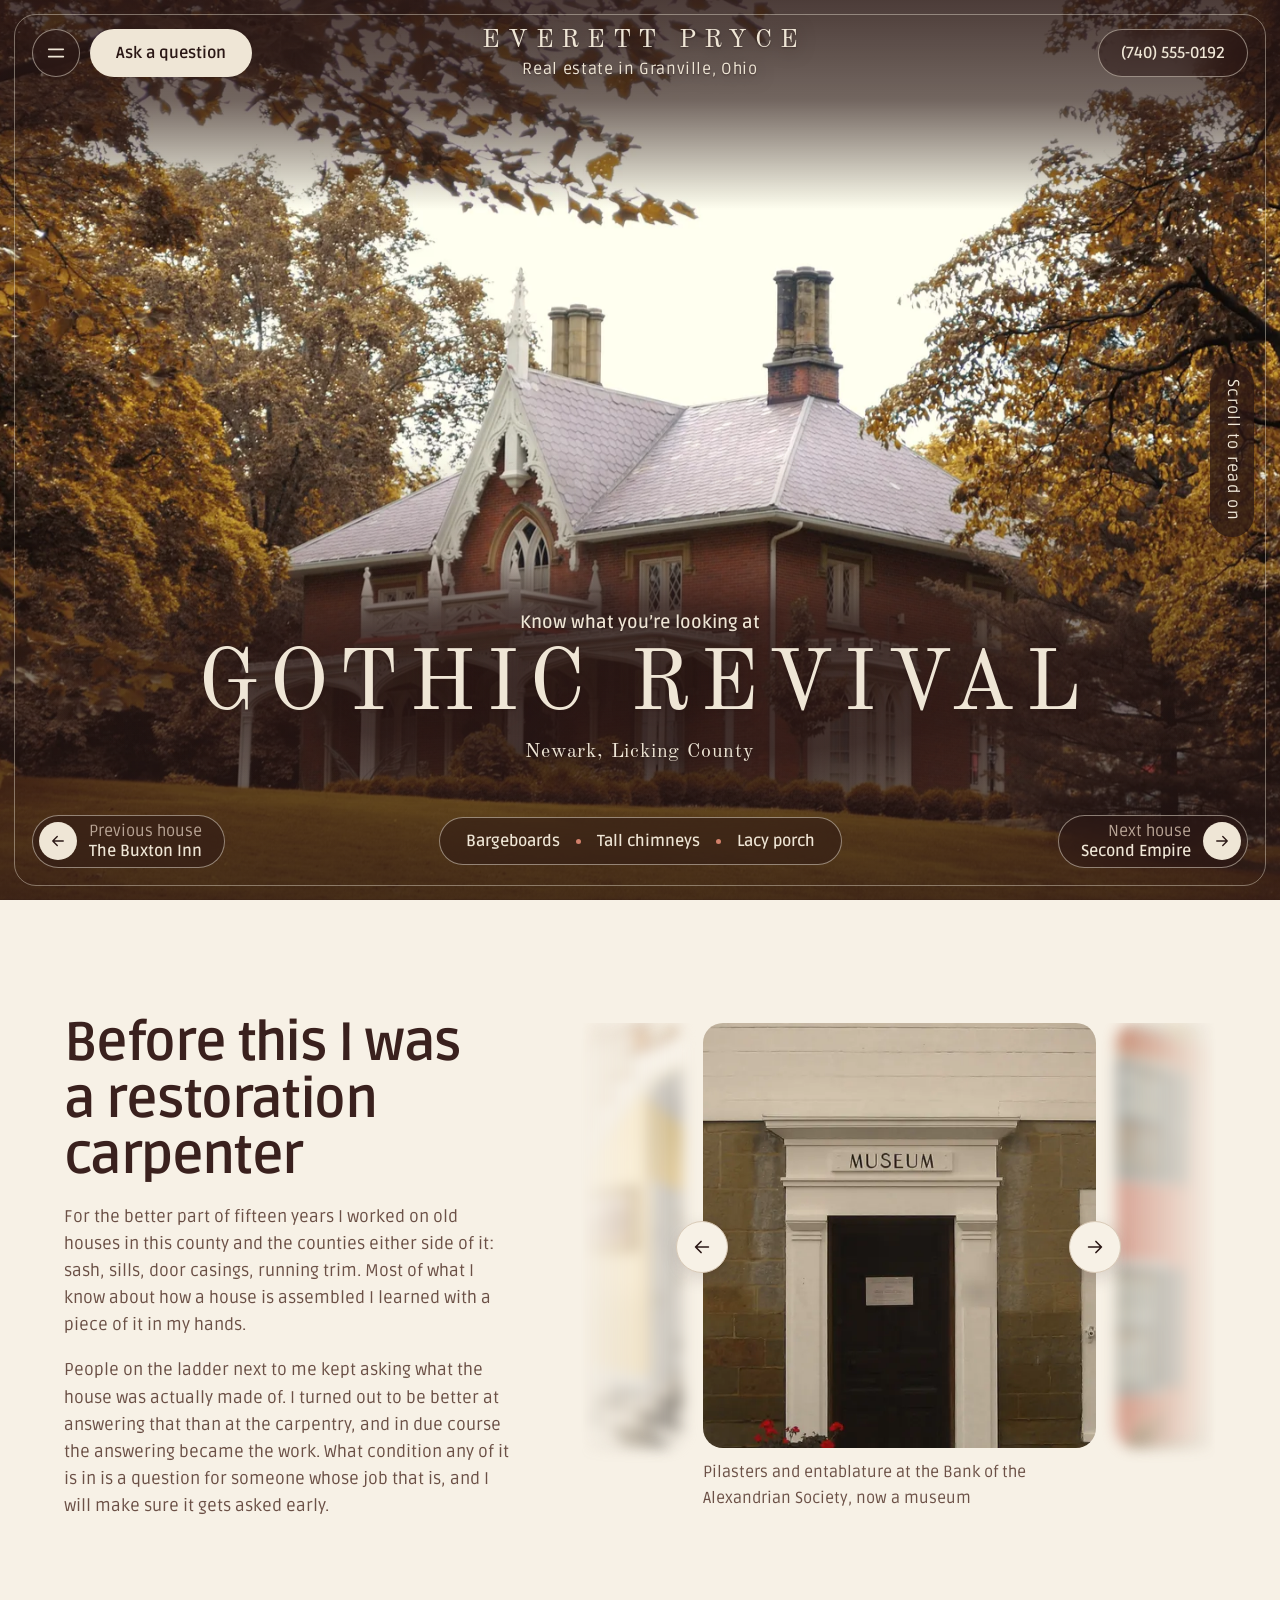
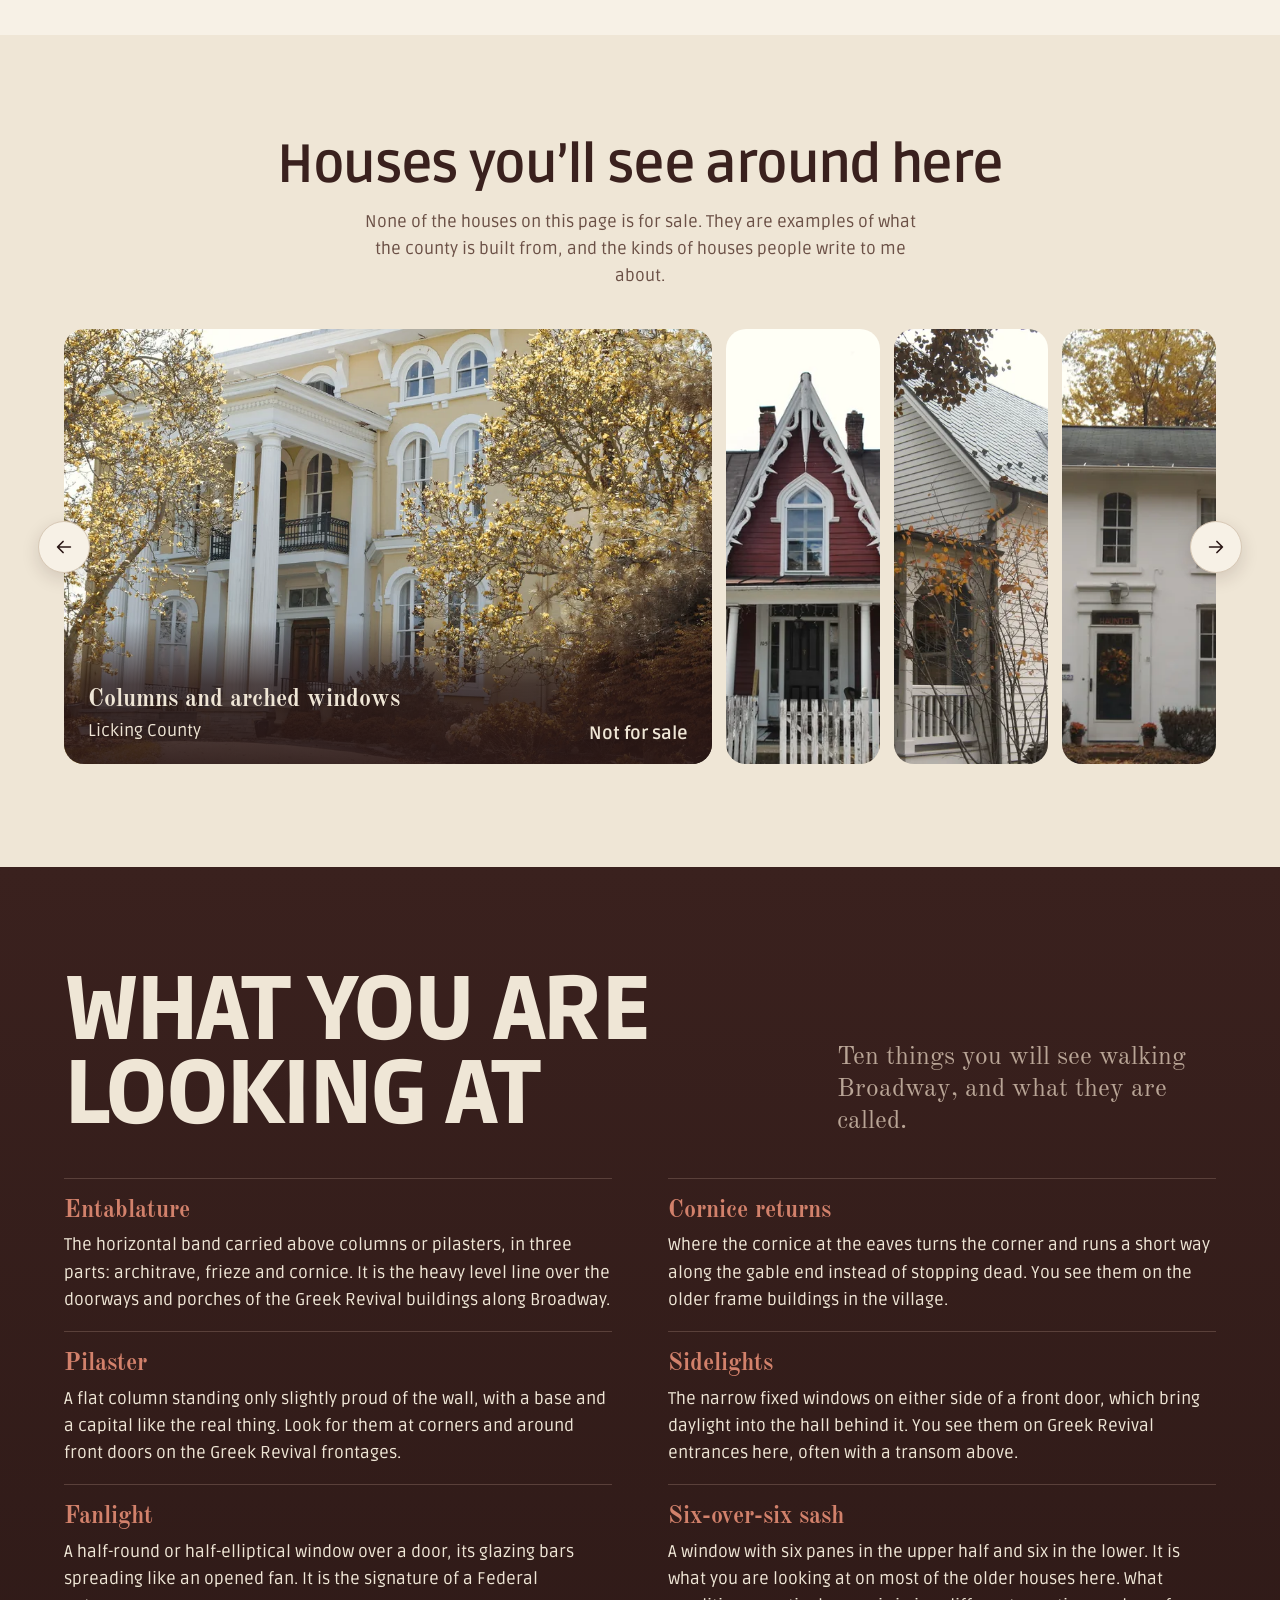
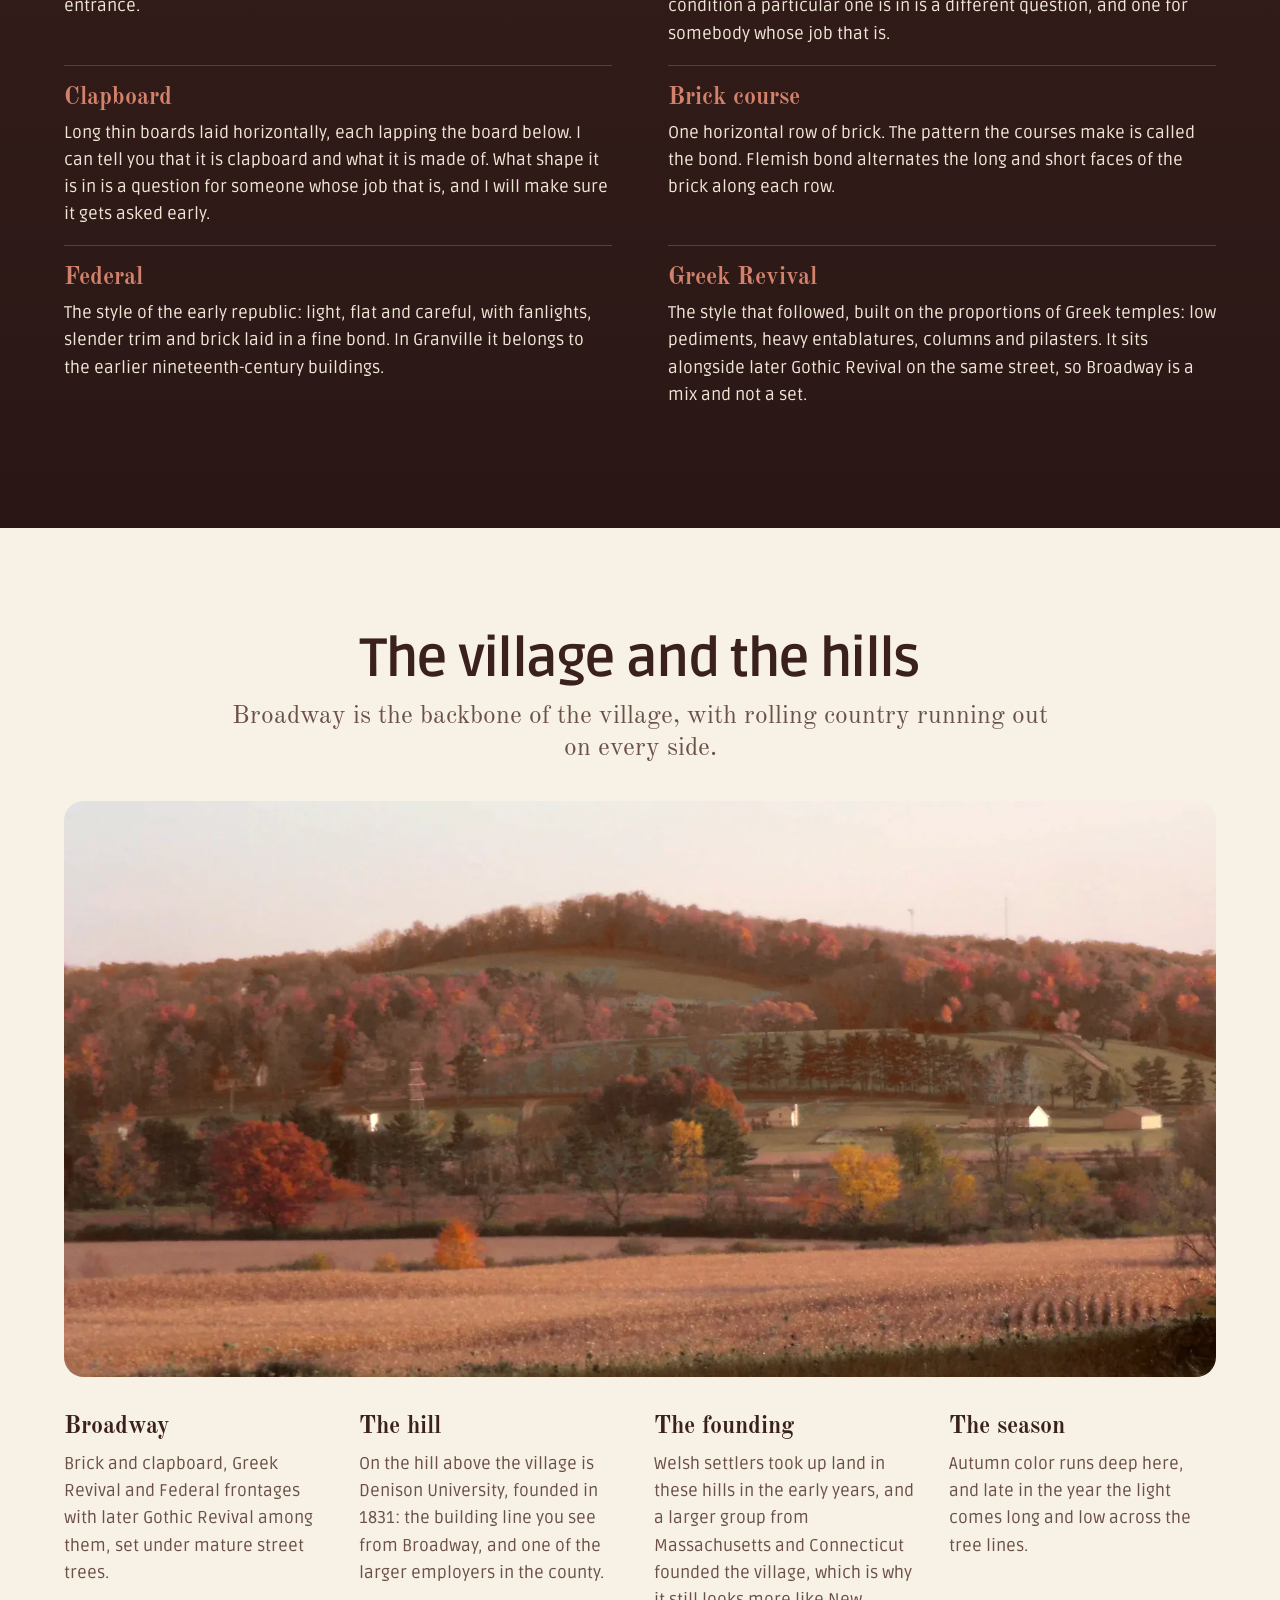
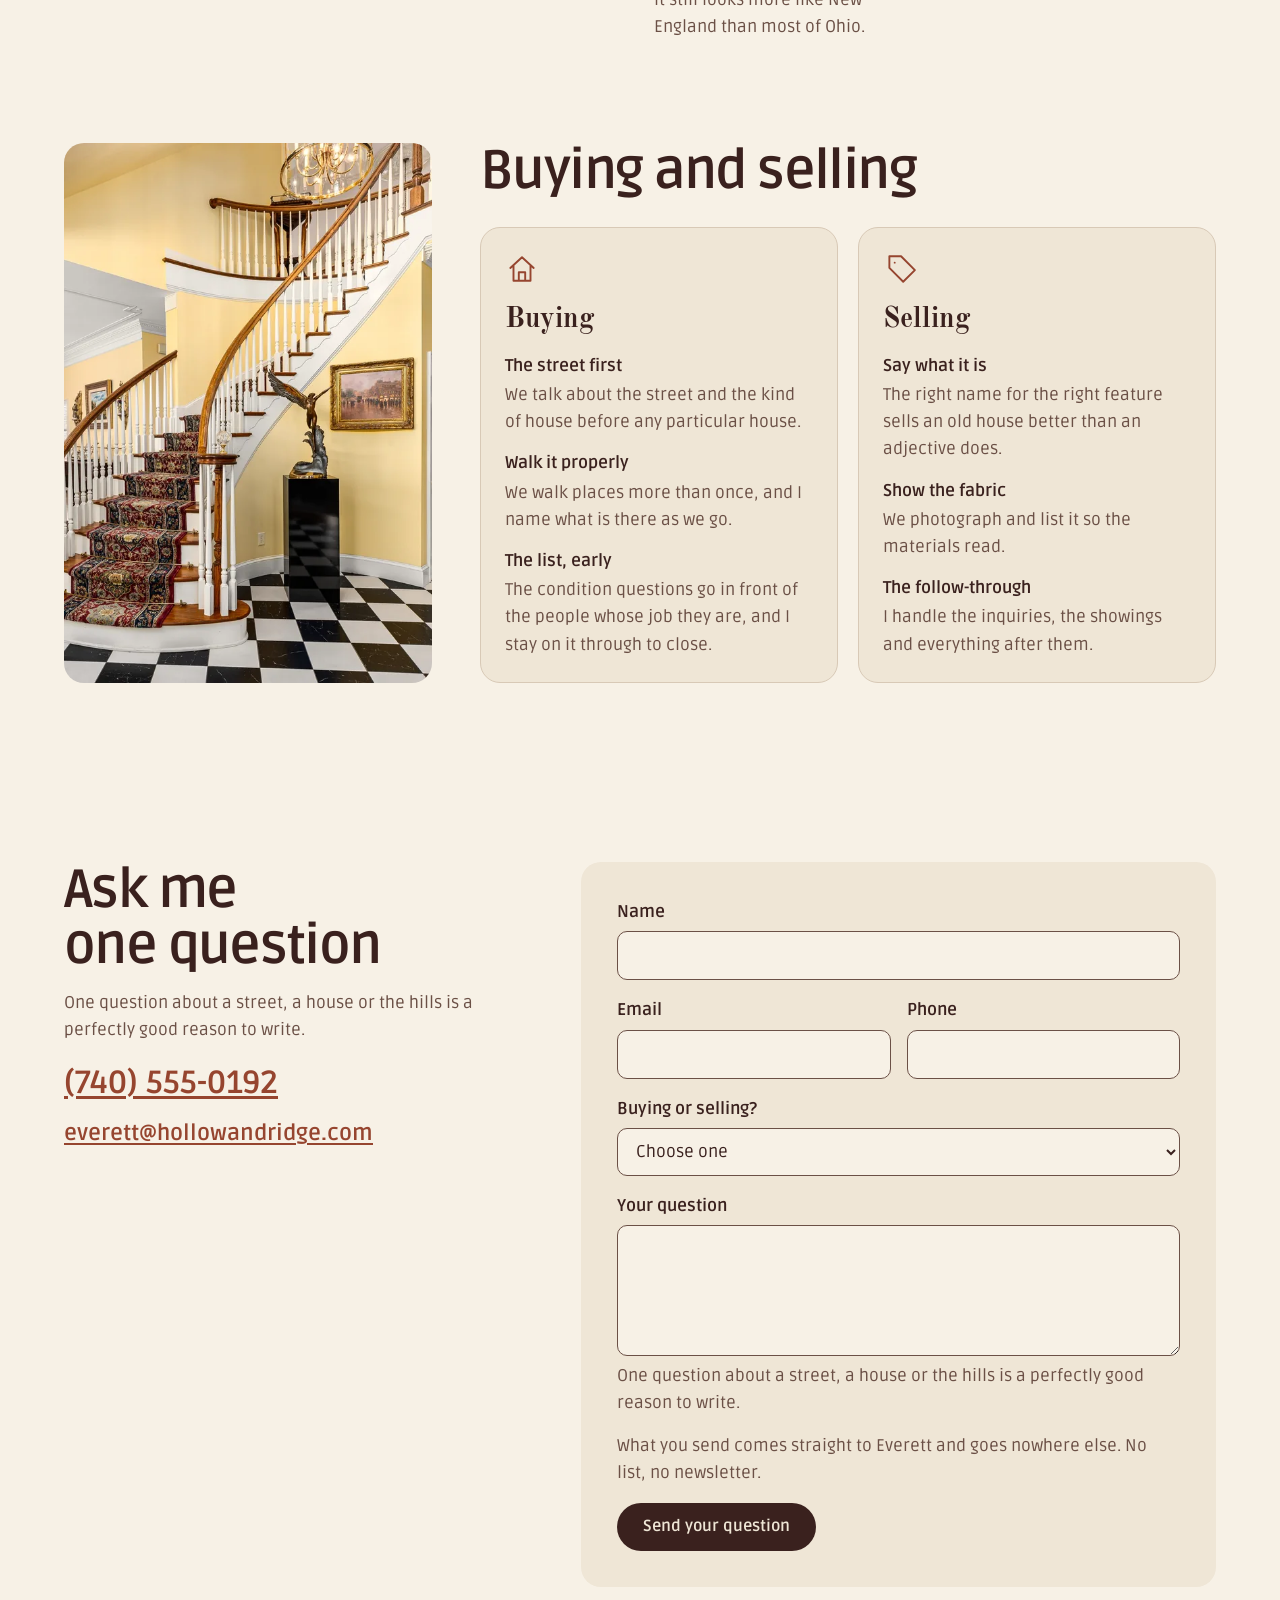
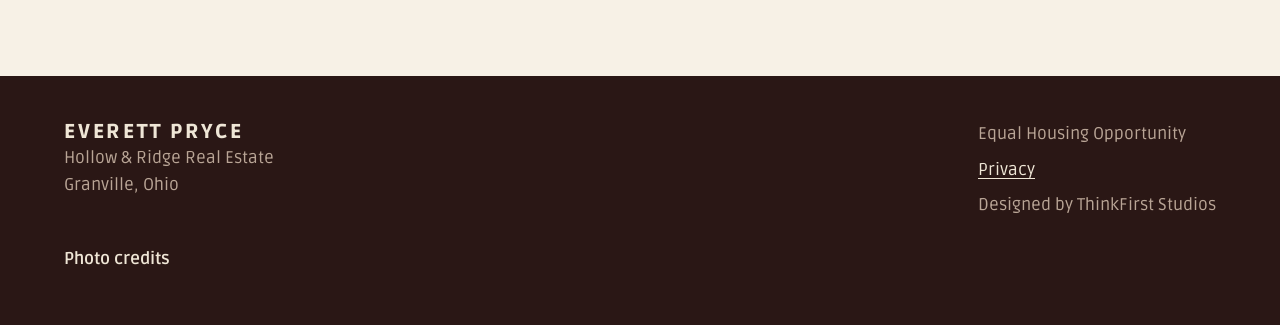
==== commit 507eb0c9: "Brighten the hero: daylight photos and a lighter overlay Co-Authored-By: Claude Opus 5.5 <noreply@an" ====
--- a/index.html
+++ b/index.html
@@ -38,21 +38,21 @@
           <picture>
             <source media="(max-width: 699px)" type="image/webp" srcset="assets/photos/slide-gothic-brick-phone-800.webp 800w, assets/photos/slide-gothic-brick-phone-1200.webp 1200w" sizes="100vw">
             <img src="assets/photos/slide-gothic-brick-1800.webp" srcset="assets/photos/slide-gothic-brick-1200.webp 1200w, assets/photos/slide-gothic-brick-1800.webp 1800w, assets/photos/slide-gothic-brick-2600.webp 2600w"
-                 sizes="100vw" width="2600" height="1463" fetchpriority="high" alt="A red brick Gothic Revival house in the evening on a wide lawn, with white bargeboards, tall chimneys and a lacy white porch.">
+                 sizes="100vw" width="2600" height="1463" fetchpriority="high" alt="A red brick Gothic Revival house on a wide sunny lawn, with white bargeboards, tall chimneys and a lacy white porch.">
           </picture>
         </figure>
         <figure class="stage__slide" data-slide data-title="Second Empire" data-place="Newark, Licking County" data-spec="Mansard roof|Arched window hoods|Brick">
           <picture>
             <source media="(max-width: 699px)" type="image/webp" srcset="assets/photos/slide-mansard-phone-800.webp 800w, assets/photos/slide-mansard-phone-1200.webp 1200w" sizes="100vw">
             <img src="assets/photos/slide-mansard-1800.webp" srcset="assets/photos/slide-mansard-1200.webp 1200w, assets/photos/slide-mansard-1800.webp 1800w, assets/photos/slide-mansard-2600.webp 2600w"
-                 sizes="100vw" width="2600" height="1463" loading="lazy" alt="A tall red brick house with a mansard roof and cream arched window hoods, standing among dark evergreens.">
+                 sizes="100vw" width="2600" height="1463" loading="lazy" alt="A tall red brick house with a mansard roof and cream arched window hoods, standing among evergreens in sunlight.">
           </picture>
         </figure>
         <figure class="stage__slide" data-slide data-title="The Buxton Inn" data-place="Broadway, Granville. An inn since 1812" data-spec="Clapboard|Two-story porch|Black shutters">
           <picture>
             <source media="(max-width: 699px)" type="image/webp" srcset="assets/photos/slide-buxton-phone-800.webp 800w, assets/photos/slide-buxton-phone-1200.webp 1200w" sizes="100vw">
             <img src="assets/photos/slide-buxton-1800.webp" srcset="assets/photos/slide-buxton-1200.webp 1200w, assets/photos/slide-buxton-1800.webp 1800w, assets/photos/slide-buxton-2600.webp 2600w"
-                 sizes="100vw" width="2600" height="1463" loading="lazy" alt="The Buxton Inn on Broadway at dusk: orange clapboard, black shutters and a two-story porch lit from within under dark street trees.">
+                 sizes="100vw" width="2600" height="1463" loading="lazy" alt="The Buxton Inn on Broadway: orange clapboard, black shutters and a white two-story porch with a lattice rail, under golden leaves.">
           </picture>
         </figure>
       </div>
@@ -308,9 +308,8 @@
     <div class="wrap">
       <details class="foot__credits">
         <summary>Photo credits</summary>
-        <p>Photographs cropped and color-adjusted from the originals. The two daylight houses at the top of the page are graded toward evening. Houses are shown as examples of the area only.</p>
+        <p>Photographs cropped and color-adjusted from the originals. Houses are shown as examples of the area only.</p>
         <ul>
-          <li><a href="https://commons.wikimedia.org/wiki/File:Buxton_Inn.JPG">Buxton Inn</a>, Wdzinc, <a href="https://creativecommons.org/licenses/by-sa/3.0/">CC BY-SA 3.0</a></li>
           <li><a href="https://commons.wikimedia.org/wiki/File:Bank_of_the_Alexandrian_Society.jpg">Bank of the Alexandrian Society</a>, Nyttend, public domain</li>
           <li><a href="https://www.pexels.com/photo/cozy-living-room-15558114/">Cozy living room</a>, hello aesthe, Pexels License</li>
           <li><a href="https://commons.wikimedia.org/wiki/File:Stucco-and-brick_house_in_Granville.jpg">Stucco-and-brick house in Granville</a>, Nyttend, public domain</li>
--- a/styles.css
+++ b/styles.css
@@ -45,7 +45,7 @@
 .pill:hover { transform: translateY(-2px); }
 .pill--cream { background: var(--limewash); }
 .pill--brick { background: var(--brick); color: var(--limewash); }
-.glass { display: inline-flex; align-items: center; gap: 12px; min-height: 48px; padding: 6px 22px; border: 1px solid rgba(239, 230, 214, .34); border-radius: 999px; background: rgba(42, 23, 21, .58); -webkit-backdrop-filter: blur(14px); backdrop-filter: blur(14px); color: var(--limewash); font: 600 1rem/1.25 var(--body); text-decoration: none; }
+.glass { display: inline-flex; align-items: center; gap: 12px; min-height: 48px; padding: 6px 22px; border: 1px solid rgba(239, 230, 214, .5); border-radius: 999px; background: rgba(42, 23, 21, .5); -webkit-backdrop-filter: blur(14px); backdrop-filter: blur(14px); color: var(--limewash); font: 600 1rem/1.25 var(--body); text-decoration: none; }
 .glass--round { justify-content: center; width: 48px; padding: 0; cursor: pointer; }
 .glass svg { width: 22px; height: 22px; }
 .round { display: grid; place-items: center; width: 52px; height: 52px; padding: 0; border: 1px solid var(--rule); border-radius: 50%; background: var(--paper); color: var(--ember); box-shadow: 0 6px 18px rgba(42, 23, 21, .14); cursor: pointer; transition: transform .2s; }
@@ -57,7 +57,7 @@
 .head__row { position: relative; display: grid; grid-template-columns: 1fr auto 1fr; align-items: center; gap: 16px; padding: calc(var(--frame) + 14px) calc(var(--frame) + 18px); }
 .head__left { display: flex; align-items: center; gap: 10px; }
 .head__toggle { border-style: solid; }
-.head__name { display: grid; justify-items: center; min-height: 44px; align-content: center; color: inherit; font: 400 clamp(1.25rem, 2vw, 1.75rem)/1 var(--display); letter-spacing: .3em; text-indent: .3em; text-transform: uppercase; text-decoration: none; }
+.head__name { text-shadow: 0 1px 2px rgba(42, 23, 21, .5), 0 2px 18px rgba(42, 23, 21, .5); display: grid; justify-items: center; min-height: 44px; align-content: center; color: inherit; font: 400 clamp(1.25rem, 2vw, 1.75rem)/1 var(--display); letter-spacing: .3em; text-indent: .3em; text-transform: uppercase; text-decoration: none; }
 .head__name small { margin-top: 6px; font: 400 1rem/1.2 var(--body); letter-spacing: .04em; text-indent: 0; text-transform: none; color: var(--limewash); }
 .head__phone { justify-self: end; }
 .head__nav { position: absolute; top: calc(100% - 4px); left: calc(var(--frame) + 18px); display: none; flex-direction: column; width: min(320px, calc(100vw - 2 * var(--frame) - 36px)); padding: 10px 22px; border-radius: 18px; background: rgba(42, 23, 21, .94); -webkit-backdrop-filter: blur(14px); backdrop-filter: blur(14px); }
@@ -66,6 +66,7 @@
 .head__nav a + a { border-top: 1px solid rgba(239, 230, 214, .16); }
 .head__nav a:hover { color: var(--clay); }
 .head.is-condensed { position: fixed; background: var(--ember); }
+.head.is-condensed .head__name { text-shadow: none; }
 .head.is-condensed .head__row { padding-block: 10px; }
 .head :focus-visible, .stage :focus-visible { outline-color: var(--limewash); }
 
@@ -77,9 +78,10 @@
 .stage__slide img { width: 100%; height: 100%; object-fit: cover; }
 .js .stage__slide.is-on img { animation: drift 9s ease-out both; }
 @keyframes drift { from { transform: scale(1.06); } }
-.stage__slides::after { content: ""; position: absolute; inset: 0; background: linear-gradient(180deg, rgba(42, 23, 21, .72), rgba(42, 23, 21, 0) 24%, rgba(42, 23, 21, 0) 42%, rgba(42, 23, 21, .55) 62%, rgba(42, 23, 21, .94)); }
+.stage__slides::after { content: ""; position: absolute; inset: 0; background: linear-gradient(180deg, rgba(42, 23, 21, .84), rgba(42, 23, 21, .66) 100px, rgba(42, 23, 21, 0) 210px), linear-gradient(180deg, rgba(42, 23, 21, 0) 50%, rgba(42, 23, 21, .46) 72%, rgba(42, 23, 21, .8)); }
+.stage__copy::before { content: ""; position: absolute; z-index: -1; inset: -56px 2% -44px; background: radial-gradient(closest-side, rgba(42, 23, 21, .78), rgba(42, 23, 21, .64) 60%, rgba(42, 23, 21, 0)); }
 .stage__frame { position: absolute; inset: var(--frame); z-index: 2; border: 1px solid rgba(239, 230, 214, .42); border-radius: 22px; pointer-events: none; }
-.stage__copy { position: absolute; inset: auto 0 var(--copy-bottom, clamp(118px, 15vh, 156px)); z-index: 3; display: grid; justify-items: center; gap: 10px; padding-inline: var(--gutter); text-align: center; }
+.stage__copy { text-shadow: 0 1px 2px rgba(42, 23, 21, .55), 0 2px 24px rgba(42, 23, 21, .6); position: absolute; inset: auto 0 var(--copy-bottom, clamp(118px, 15vh, 156px)); z-index: 3; isolation: isolate; display: grid; justify-items: center; gap: 10px; padding-inline: var(--gutter); text-align: center; }
 .stage h1 { font: 600 1.125rem/1.3 var(--body); color: var(--limewash); }
 .stage__title { font: 400 clamp(2rem, 6.6vw, 6.75rem)/1 var(--display); letter-spacing: .12em; text-indent: .12em; text-transform: uppercase; }
 .stage__place { margin-top: 10px; font: 400 clamp(1.25rem, 1.5vw, 1.375rem)/1.3 var(--display); letter-spacing: .04em; }
@@ -93,7 +95,7 @@
 .stage__spec { gap: 0; margin: 0; padding: 6px 26px; list-style: none; }
 .stage__spec li { display: flex; align-items: center; white-space: nowrap; }
 .stage__spec li + li::before { content: ""; width: 5px; height: 5px; margin: 0 16px; border-radius: 50%; background: var(--clay); }
-.stage__scroll { position: absolute; z-index: 3; top: 50%; right: calc(var(--frame) + 12px); display: flex; align-items: center; min-width: 44px; justify-content: center; padding: 16px 0; border-radius: 999px; background: rgba(42, 23, 21, .58); color: var(--limewash); font-size: 1rem; letter-spacing: .08em; text-decoration: none; writing-mode: vertical-rl; transform: translateY(-50%); }
+.stage__scroll { position: absolute; z-index: 3; top: 50%; right: calc(var(--frame) + 12px); display: flex; align-items: center; min-width: 44px; justify-content: center; padding: 16px 0; border-radius: 999px; background: rgba(42, 23, 21, .76); color: var(--limewash); font-size: 1rem; letter-spacing: .08em; text-decoration: none; writing-mode: vertical-rl; transform: translateY(-50%); }
 .js .stage__copy > * { animation: settle .9s cubic-bezier(.2, .7, .2, 1) both; }
 .js .stage__caption { animation-delay: .15s; }
 .stage__caption.is-swapping { animation: settle .7s cubic-bezier(.2, .7, .2, 1) both; }
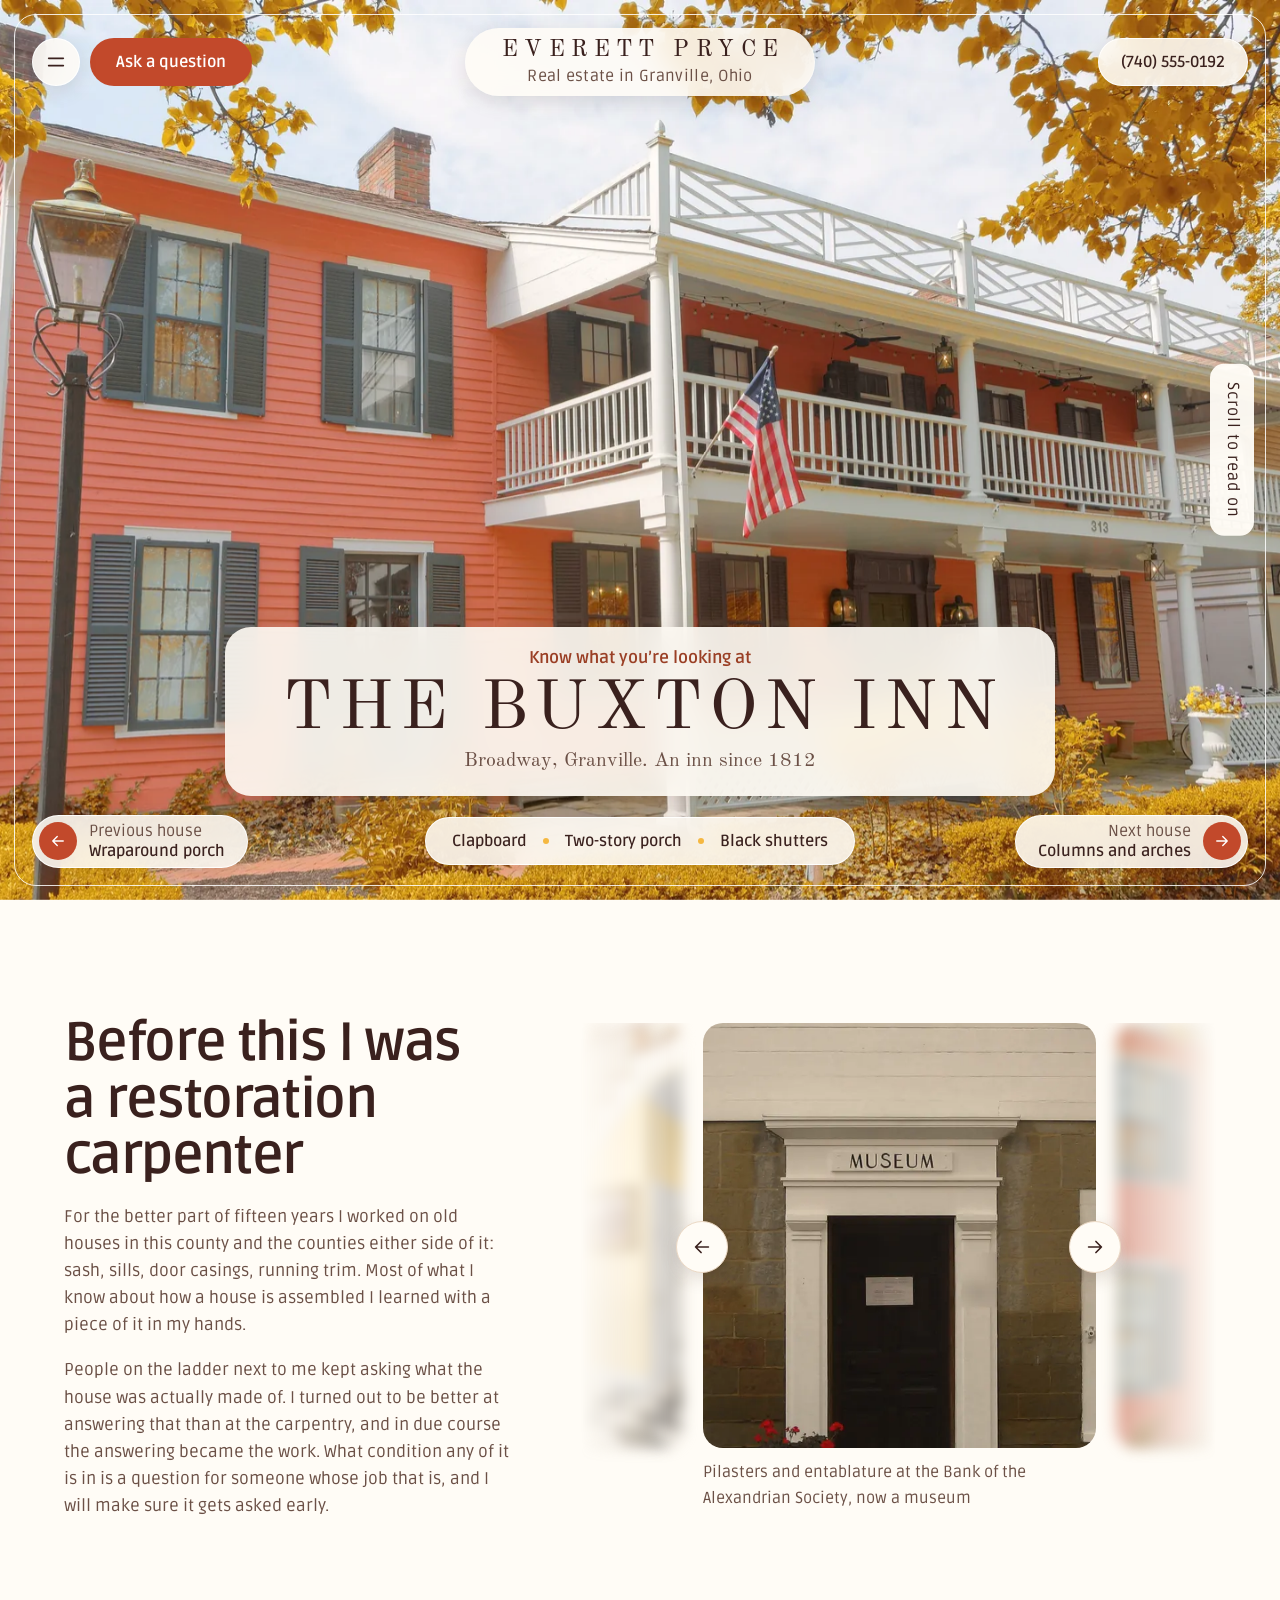
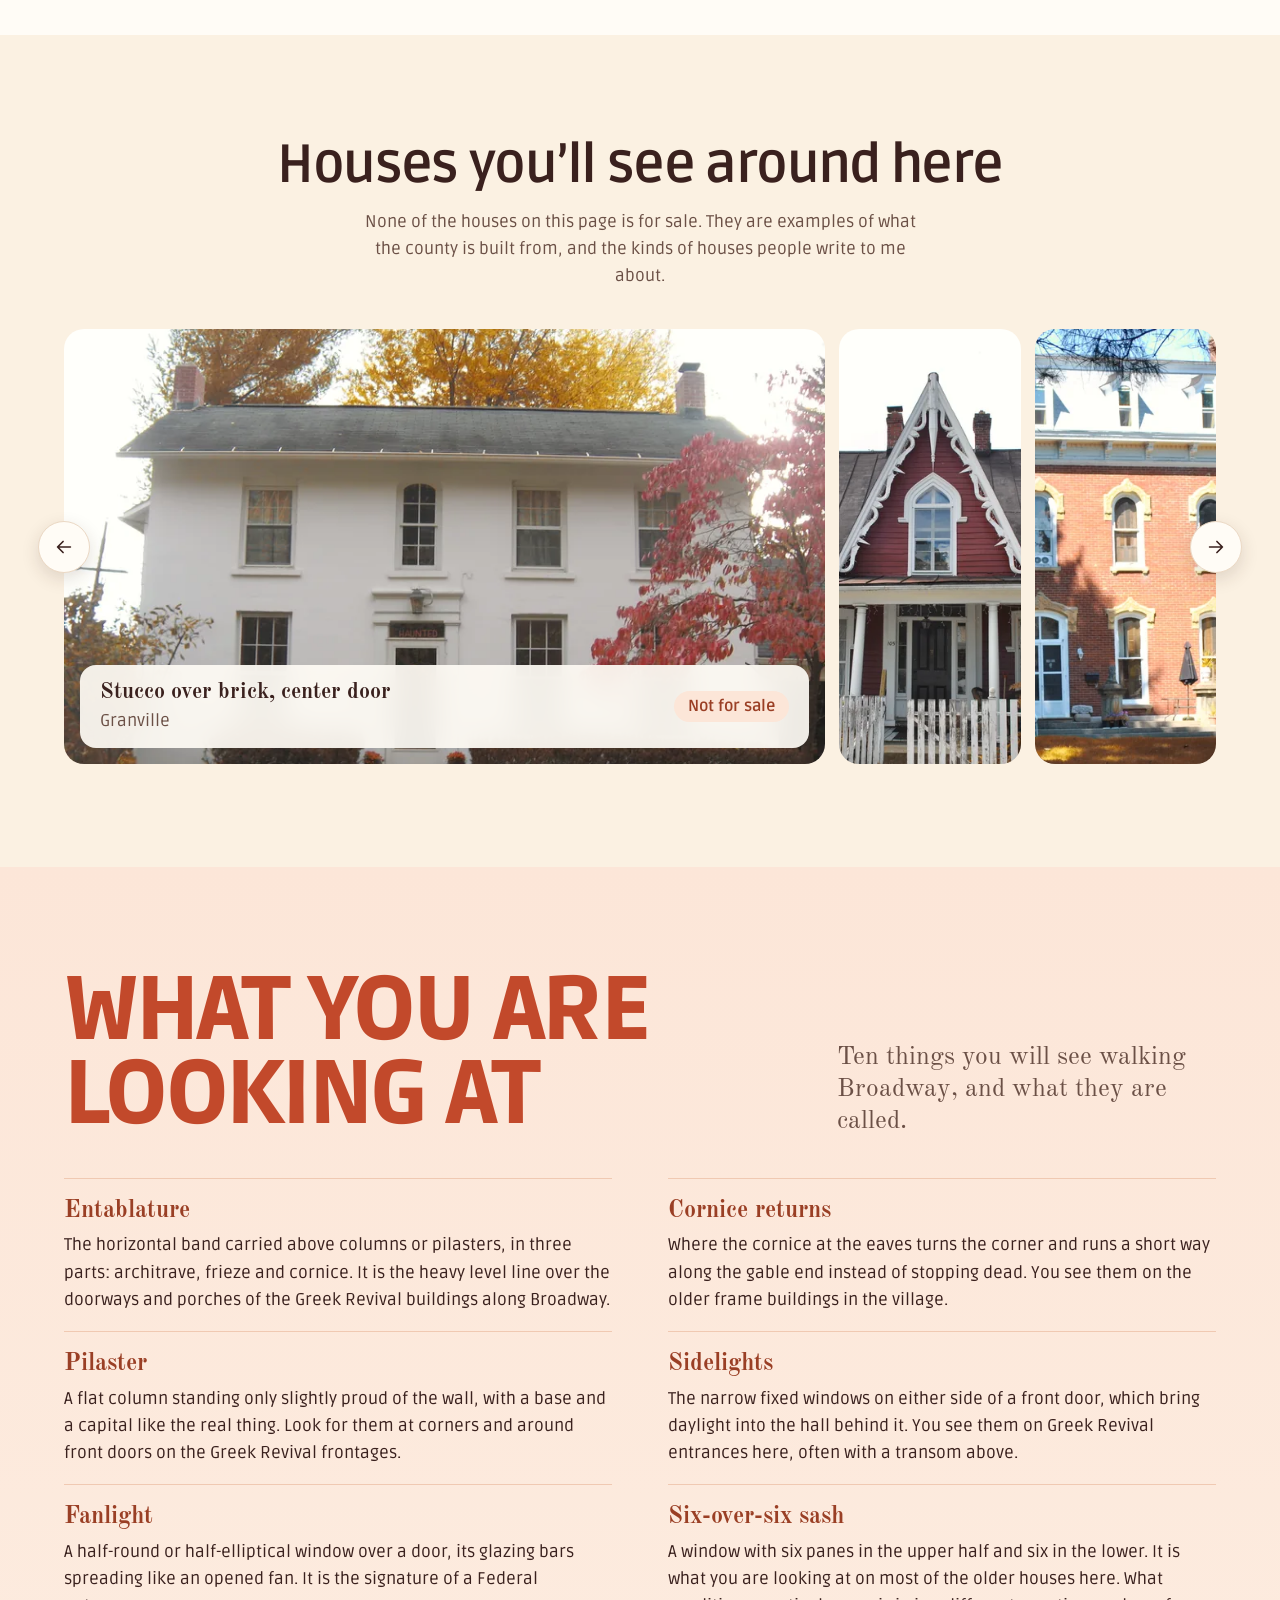
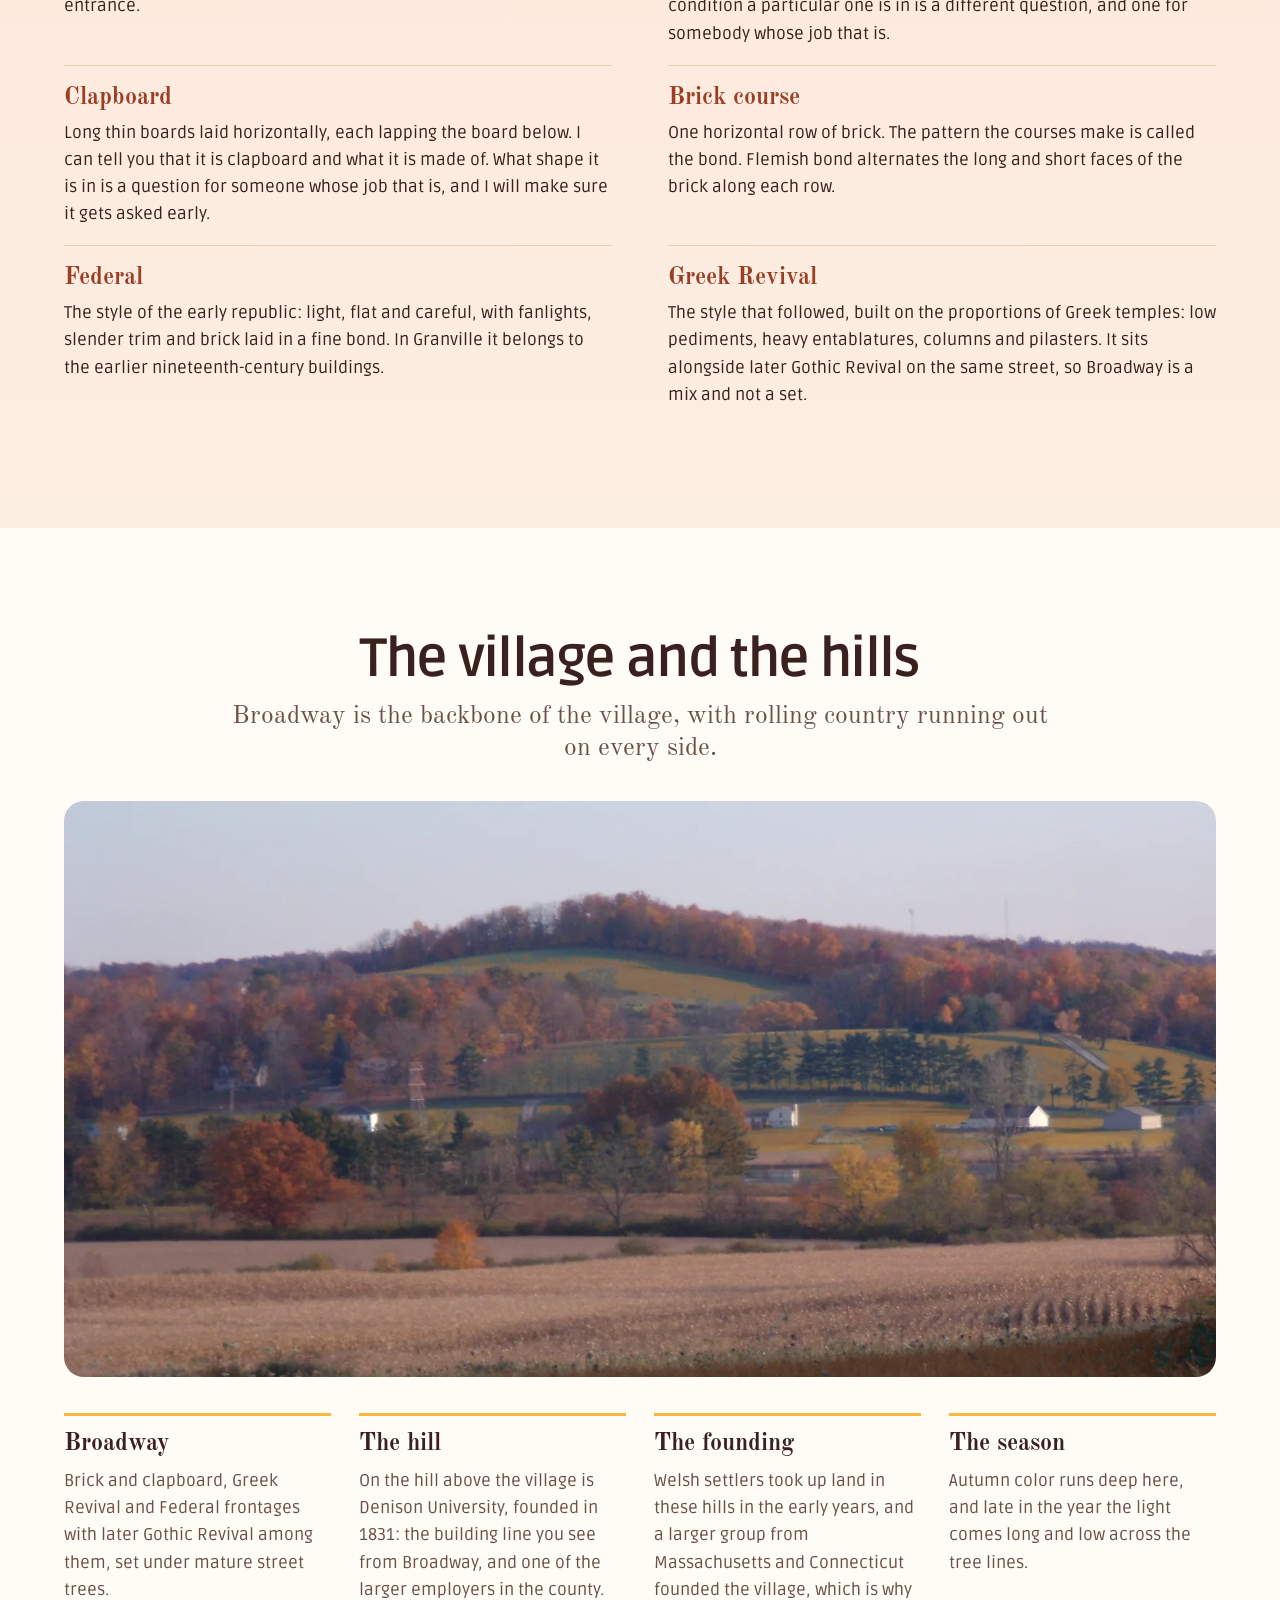
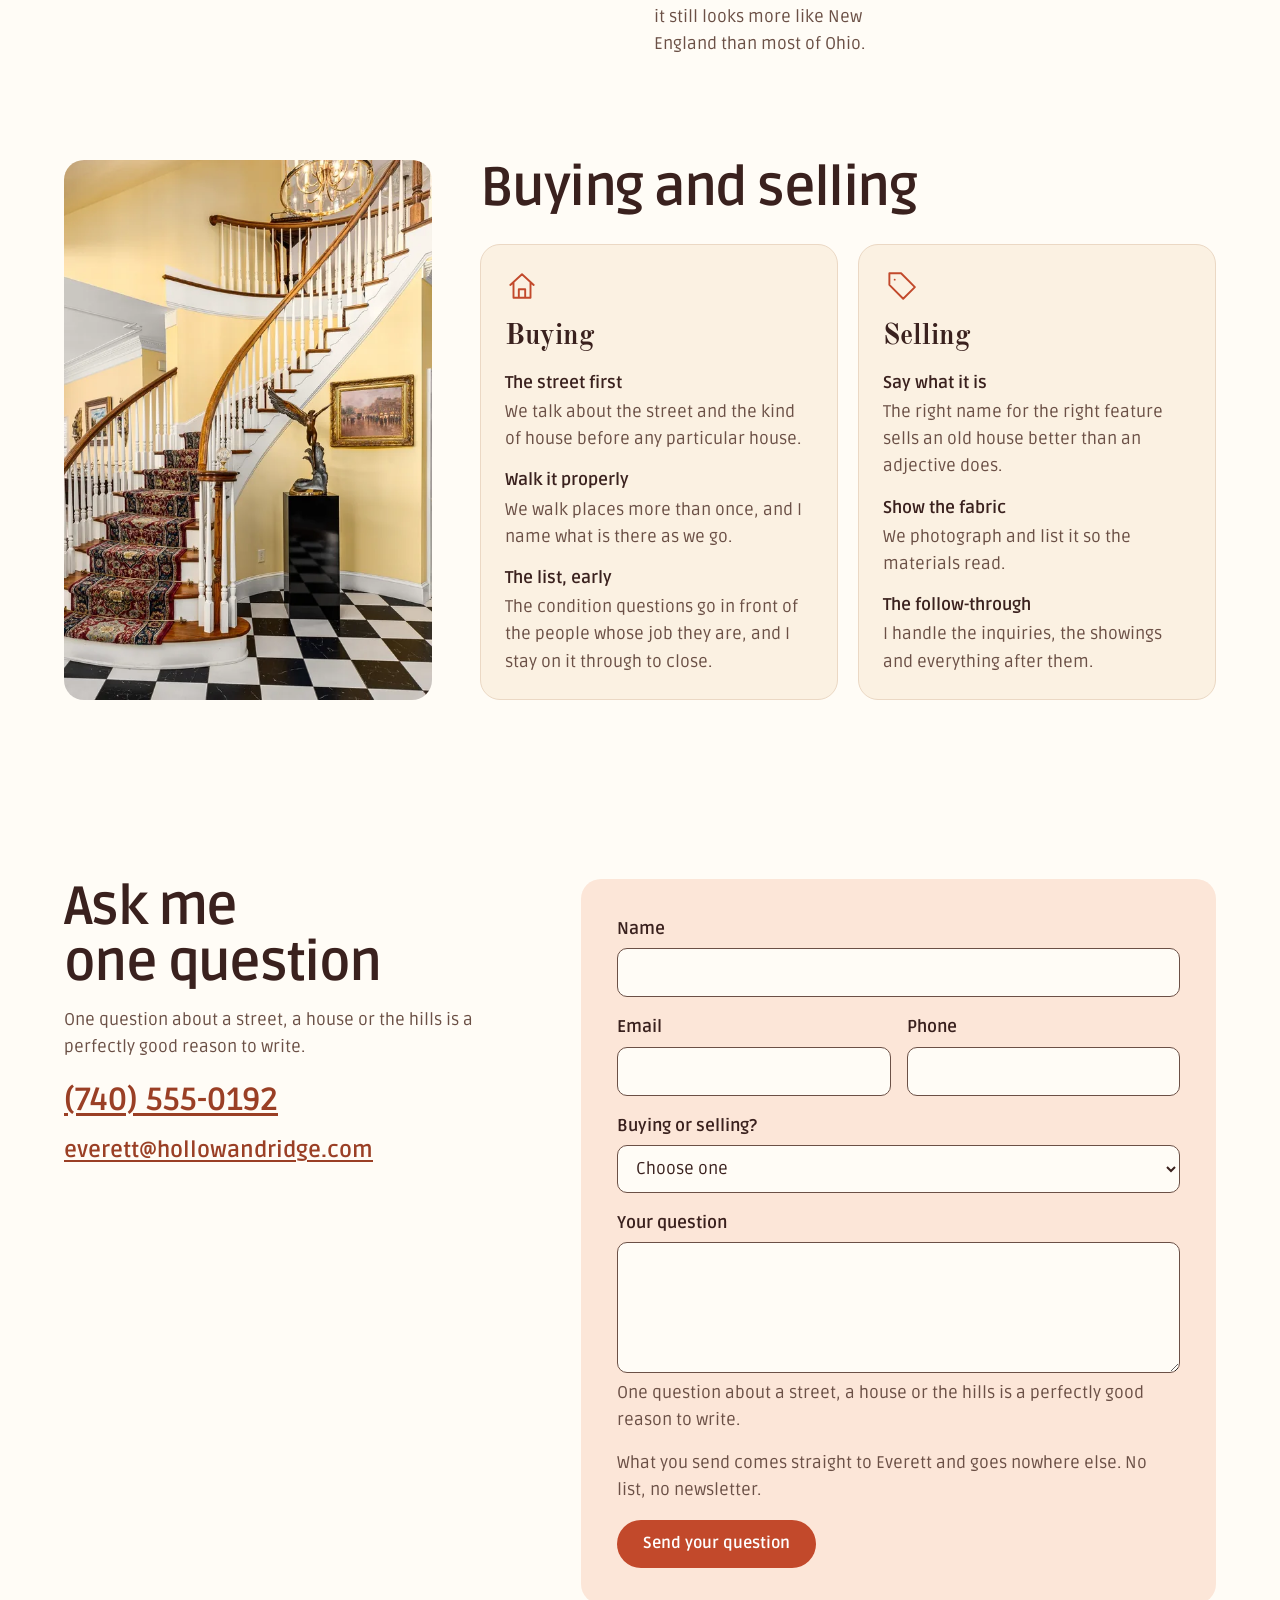
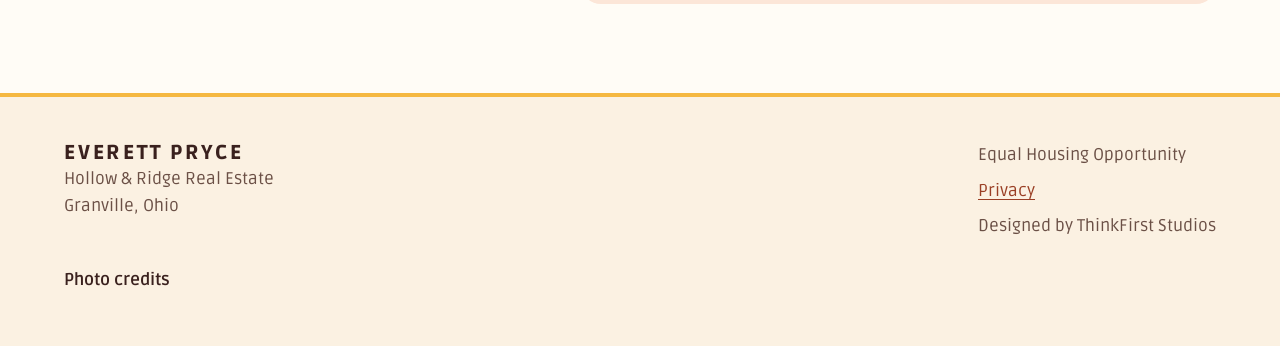
==== commit a46ee150: "Bright palette and sunnier houses Co-Authored-By: Claude Opus 5.5 <noreply@anthropic.com>" ====
--- a/index.html
+++ b/index.html
@@ -34,25 +34,25 @@
   <main id="main">
     <section class="stage" id="top" aria-labelledby="hero-title" data-stage>
       <div class="stage__slides">
-        <figure class="stage__slide is-on" data-slide data-title="Gothic Revival" data-place="Newark, Licking County" data-spec="Bargeboards|Tall chimneys|Lacy porch">
-          <picture>
-            <source media="(max-width: 699px)" type="image/webp" srcset="assets/photos/slide-gothic-brick-phone-800.webp 800w, assets/photos/slide-gothic-brick-phone-1200.webp 1200w" sizes="100vw">
-            <img src="assets/photos/slide-gothic-brick-1800.webp" srcset="assets/photos/slide-gothic-brick-1200.webp 1200w, assets/photos/slide-gothic-brick-1800.webp 1800w, assets/photos/slide-gothic-brick-2600.webp 2600w"
-                 sizes="100vw" width="2600" height="1463" fetchpriority="high" alt="A red brick Gothic Revival house on a wide sunny lawn, with white bargeboards, tall chimneys and a lacy white porch.">
-          </picture>
-        </figure>
-        <figure class="stage__slide" data-slide data-title="Second Empire" data-place="Newark, Licking County" data-spec="Mansard roof|Arched window hoods|Brick">
-          <picture>
-            <source media="(max-width: 699px)" type="image/webp" srcset="assets/photos/slide-mansard-phone-800.webp 800w, assets/photos/slide-mansard-phone-1200.webp 1200w" sizes="100vw">
-            <img src="assets/photos/slide-mansard-1800.webp" srcset="assets/photos/slide-mansard-1200.webp 1200w, assets/photos/slide-mansard-1800.webp 1800w, assets/photos/slide-mansard-2600.webp 2600w"
-                 sizes="100vw" width="2600" height="1463" loading="lazy" alt="A tall red brick house with a mansard roof and cream arched window hoods, standing among evergreens in sunlight.">
-          </picture>
-        </figure>
-        <figure class="stage__slide" data-slide data-title="The Buxton Inn" data-place="Broadway, Granville. An inn since 1812" data-spec="Clapboard|Two-story porch|Black shutters">
+        <figure class="stage__slide is-on" data-slide data-title="The Buxton Inn" data-place="Broadway, Granville. An inn since 1812" data-spec="Clapboard|Two-story porch|Black shutters">
           <picture>
             <source media="(max-width: 699px)" type="image/webp" srcset="assets/photos/slide-buxton-phone-800.webp 800w, assets/photos/slide-buxton-phone-1200.webp 1200w" sizes="100vw">
             <img src="assets/photos/slide-buxton-1800.webp" srcset="assets/photos/slide-buxton-1200.webp 1200w, assets/photos/slide-buxton-1800.webp 1800w, assets/photos/slide-buxton-2600.webp 2600w"
-                 sizes="100vw" width="2600" height="1463" loading="lazy" alt="The Buxton Inn on Broadway: orange clapboard, black shutters and a white two-story porch with a lattice rail, under golden leaves.">
+                 sizes="100vw" width="2600" height="1463" fetchpriority="high" alt="The Buxton Inn on Broadway in sunshine: orange clapboard, dark shutters and a white two-story porch with a lattice rail, under golden leaves.">
+          </picture>
+        </figure>
+        <figure class="stage__slide" data-slide data-title="Columns and arches" data-place="Licking County" data-spec="Two-story columns|Arched windows|Iron balcony">
+          <picture>
+            <source media="(max-width: 699px)" type="image/webp" srcset="assets/photos/slide-columns-phone-800.webp 800w, assets/photos/slide-columns-phone-1200.webp 1200w" sizes="100vw">
+            <img src="assets/photos/slide-columns-1800.webp" srcset="assets/photos/slide-columns-1200.webp 1200w, assets/photos/slide-columns-1800.webp 1800w, assets/photos/slide-columns-2600.webp 2600w"
+                 sizes="100vw" width="2600" height="1463" loading="lazy" alt="A pale yellow house with tall white columns, an iron balcony and rows of arched windows, among trees in gold leaf.">
+          </picture>
+        </figure>
+        <figure class="stage__slide" data-slide data-title="Wraparound porch" data-place="Granville" data-spec="Clapboard|Slate roof|Pointed gable window">
+          <picture>
+            <source media="(max-width: 699px)" type="image/webp" srcset="assets/photos/slide-porch-phone-800.webp 800w, assets/photos/slide-porch-phone-1200.webp 1200w" sizes="100vw">
+            <img src="assets/photos/slide-porch-1800.webp" srcset="assets/photos/slide-porch-1200.webp 1200w, assets/photos/slide-porch-1800.webp 1800w, assets/photos/slide-porch-2600.webp 2600w"
+                 sizes="100vw" width="2600" height="1463" loading="lazy" alt="A white clapboard house with a slate roof, blue shutters and a wraparound porch, with orange and gold leaves around it.">
           </picture>
         </figure>
       </div>
@@ -64,7 +64,7 @@
             <button class="glass glass--round head__toggle" type="button" data-nav-toggle aria-expanded="false" aria-controls="nav" aria-label="Menu">
               <svg viewBox="0 0 24 24" aria-hidden="true"><path d="M4 8h16M4 16h16"/></svg>
             </button>
-            <a class="pill pill--cream head__ask" href="#contact">Ask a question</a>
+            <a class="pill head__ask" href="#contact">Ask a question</a>
           </div>
           <a class="head__name" href="#top">Everett Pryce<small>Real estate in Granville, Ohio</small></a>
           <a class="glass head__phone" href="tel:+17405550192">(740) 555-0192</a>
@@ -80,24 +80,26 @@
       </header>
 
       <div class="stage__copy">
-        <h1 id="hero-title">Know what you’re looking at</h1>
-        <div class="stage__caption" aria-live="polite">
-          <p class="stage__title" data-stage-title>Gothic Revival</p>
-          <p class="stage__place" data-stage-place>Newark, Licking County</p>
+        <div class="stage__card">
+          <h1 id="hero-title">Know what you’re looking at</h1>
+          <div class="stage__caption" aria-live="polite">
+            <p class="stage__title" data-stage-title>The Buxton Inn</p>
+            <p class="stage__place" data-stage-place>Broadway, Granville. An inn since 1812</p>
+          </div>
         </div>
       </div>
 
       <div class="stage__bar">
         <button class="glass stage__step stage__step--prev" type="button" data-stage-prev>
-          <i><svg viewBox="0 0 24 24" aria-hidden="true"><path d="M19 12H5M11 6l-6 6 6 6"/></svg></i><span><small>Previous house</small><span data-stage-prev-name>The Buxton Inn</span></span>
+          <i><svg viewBox="0 0 24 24" aria-hidden="true"><path d="M19 12H5M11 6l-6 6 6 6"/></svg></i><span><small>Previous house</small><span data-stage-prev-name>Wraparound porch</span></span>
         </button>
         <ul class="glass stage__spec" data-stage-spec aria-label="What to look at on this house">
-          <li>Bargeboards</li>
-          <li>Tall chimneys</li>
-          <li>Lacy porch</li>
+          <li>Clapboard</li>
+          <li>Two-story porch</li>
+          <li>Black shutters</li>
         </ul>
         <button class="glass stage__step stage__step--next" type="button" data-stage-next>
-          <span><small>Next house</small><span data-stage-next-name>Second Empire</span></span><i><svg viewBox="0 0 24 24" aria-hidden="true"><path d="M5 12h14M13 6l6 6-6 6"/></svg></i>
+          <span><small>Next house</small><span data-stage-next-name>Columns and arches</span></span><i><svg viewBox="0 0 24 24" aria-hidden="true"><path d="M5 12h14M13 6l6 6-6 6"/></svg></i>
         </button>
       </div>
       <a class="stage__scroll" href="#about">Scroll to read on</a>
@@ -147,30 +149,23 @@
         <ul class="rail__list" data-rail-list>
           <li class="rail__item is-open">
             <button type="button" aria-expanded="true">
-              <img src="assets/photos/bryn-mawr-1600.webp" srcset="assets/photos/bryn-mawr-1000.webp 1000w, assets/photos/bryn-mawr-1600.webp 1600w, assets/photos/bryn-mawr-2200.webp 2200w" sizes="(min-width: 960px) 62vw, 80vw" width="2200" height="1375" loading="lazy"
-                   alt="A pale yellow house with tall white columns and rows of arched windows, half hidden by trees in gold leaf.">
-              <span class="rail__cap"><span><strong>Columns and arched windows</strong><span>Licking County</span></span><em>Not for sale</em></span>
+              <img src="assets/photos/stucco-brick-1400.webp" srcset="assets/photos/stucco-brick-800.webp 800w, assets/photos/stucco-brick-1400.webp 1400w" sizes="(min-width: 960px) 62vw, 80vw" width="1400" height="933" loading="lazy"
+                   alt="A two-story white house with a center door and a bright red maple in autumn.">
+              <span class="rail__cap"><span><strong>Stucco over brick, center door</strong><span>Granville</span></span><em>Not for sale</em></span>
             </button>
           </li>
           <li class="rail__item">
             <button type="button" aria-expanded="false">
               <img src="assets/photos/gothic-cottage-1400.webp" srcset="assets/photos/gothic-cottage-800.webp 800w, assets/photos/gothic-cottage-1400.webp 1400w" sizes="(min-width: 960px) 62vw, 80vw" width="1400" height="933" loading="lazy"
-                   alt="A dark red cottage with a steep center gable trimmed in white gingerbread, behind a white picket fence.">
+                   alt="A red cottage with a steep center gable trimmed in white gingerbread, behind a white picket fence.">
               <span class="rail__cap"><span><strong>Gothic cottage</strong><span>Licking County</span></span><em>Not for sale</em></span>
             </button>
           </li>
           <li class="rail__item">
             <button type="button" aria-expanded="false">
-              <img src="assets/photos/rogers-porch-1200.webp" srcset="assets/photos/rogers-porch-800.webp 800w, assets/photos/rogers-porch-1200.webp 1200w" sizes="(min-width: 960px) 62vw, 80vw" width="1200" height="960" loading="lazy"
-                   alt="A white clapboard house with a slate roof, blue shutters and a wraparound porch in autumn.">
-              <span class="rail__cap"><span><strong>Clapboard and a wraparound porch</strong><span>Granville</span></span><em>Not for sale</em></span>
-            </button>
-          </li>
-          <li class="rail__item">
-            <button type="button" aria-expanded="false">
-              <img src="assets/photos/stucco-brick-1400.webp" srcset="assets/photos/stucco-brick-800.webp 800w, assets/photos/stucco-brick-1400.webp 1400w" sizes="(min-width: 960px) 62vw, 80vw" width="1400" height="933" loading="lazy"
-                   alt="A two-story white house with a center door and a bright red maple in autumn.">
-              <span class="rail__cap"><span><strong>Stucco over brick, center door</strong><span>Granville</span></span><em>Not for sale</em></span>
+              <img src="assets/photos/mansard-1400.webp" srcset="assets/photos/mansard-800.webp 800w, assets/photos/mansard-1400.webp 1400w" sizes="(min-width: 960px) 62vw, 80vw" width="1400" height="933" loading="lazy"
+                   alt="A tall red brick house with a mansard roof and cream arched window hoods, among sunlit evergreens.">
+              <span class="rail__cap"><span><strong>Mansard roof</strong><span>Newark, Licking County</span></span><em>Not for sale</em></span>
             </button>
           </li>
         </ul>
@@ -287,7 +282,7 @@
           <p class="field__help" id="h-message">One question about a street, a house or the hills is a perfectly good reason to write.</p>
         </div>
         <p class="form__note">What you send comes straight to Everett and goes nowhere else. No list, no newsletter.</p>
-        <button class="pill pill--brick" type="submit">Send your question</button>
+        <button class="pill" type="submit">Send your question</button>
       </form>
     </section>
   </main>
@@ -319,7 +314,6 @@
           <li><a href="https://commons.wikimedia.org/wiki/File:Casterton_House.jpg">Casterton House</a>, Wdzinc, <a href="https://creativecommons.org/licenses/by-sa/3.0/">CC BY-SA 3.0</a></li>
           <li><a href="https://commons.wikimedia.org/wiki/File:Rogers_House_in_Granville.jpg">Rogers House in Granville</a>, Nyttend, public domain</li>
           <li><a href="https://commons.wikimedia.org/wiki/File:Hull_Place.jpg">Hull Place</a>, Wdzinc, <a href="https://creativecommons.org/licenses/by-sa/3.0/">CC BY-SA 3.0</a></li>
-          <li><a href="https://commons.wikimedia.org/wiki/File:Upham-Wright_House.JPG">Upham-Wright House</a>, Wdzinc, <a href="https://creativecommons.org/licenses/by-sa/3.0/">CC BY-SA 3.0</a></li>
           <li><a href="https://www.pexels.com/photo/staircase-in-classic-house-16501685/">Staircase in a classic house</a>, Curtis Adams, Pexels License</li>
           <li><a href="https://www.pexels.com/photo/serene-ohio-roadway-lined-with-autumn-trees-34421047/">Ohio road in autumn</a> (thanks page), Keith Cassill, Pexels License</li>
         </ul>
--- a/styles.css
+++ b/styles.css
@@ -1,4 +1,4 @@
-/* Brick and Limewash, evening edition */
+/* Sunlit Brick */
 @font-face { font-family: "Old Standard TT"; src: url("assets/fonts/old-standard-tt-400-normal.woff2") format("woff2"); font-weight: 400; font-display: swap; }
 @font-face { font-family: "Old Standard TT"; src: url("assets/fonts/old-standard-tt-400-italic.woff2") format("woff2"); font-weight: 400; font-style: italic; font-display: swap; }
 @font-face { font-family: "Old Standard TT"; src: url("assets/fonts/old-standard-tt-700-normal.woff2") format("woff2"); font-weight: 700; font-display: swap; }
@@ -8,15 +8,15 @@
 @font-face { font-family: "Ruda"; src: url("assets/fonts/ruda-900-normal.woff2") format("woff2"); font-weight: 900; font-display: swap; }
 
 :root {
-  --brick: #3A211E;
-  --ember: #2A1715;
-  --limewash: #EFE6D6;
-  --paper: #F7F1E6;
-  --dust: #B9A596;
+  --ink: #3A211E;
   --bark: #6B5046;
-  --rule: #D8C9B6;
-  --clay: #D2816B;
-  --kiln: #96452F;
+  --paper: #FFFCF6;
+  --cream: #FBF1E2;
+  --blush: #FCE6D8;
+  --rule: #EBD8C4;
+  --sun: #F5B841;
+  --brick: #C2492B;
+  --kiln: #9A3F25;
   --gutter: clamp(16px, 5vw, 72px);
   --frame: clamp(8px, 1.1vw, 18px);
   --r: 20px;
@@ -26,7 +26,7 @@
 
 *, *::before, *::after { box-sizing: border-box; }
 html { scroll-behavior: smooth; scroll-padding-top: 88px; -webkit-text-size-adjust: 100%; }
-body { margin: 0; background: var(--paper); color: var(--brick); font: 400 1.0625rem/1.6 var(--body); }
+body { margin: 0; background: var(--paper); color: var(--ink); font: 400 1.0625rem/1.6 var(--body); }
 img { display: block; max-width: 100%; height: auto; }
 svg { fill: none; stroke: currentColor; stroke-width: 1.8; stroke-linecap: round; stroke-linejoin: round; }
 h1, h2, h3 { margin: 0; text-wrap: balance; }
@@ -35,70 +35,64 @@
 p { margin: 0; }
 figure { margin: 0; }
 a { color: var(--kiln); text-underline-offset: 3px; }
-:focus-visible { outline: 3px solid var(--kiln); outline-offset: 3px; }
+:focus-visible { outline: 3px solid var(--brick); outline-offset: 3px; }
 .wrap { width: 100%; max-width: 1384px; margin-inline: auto; padding-inline: var(--gutter); }
 .sr { position: absolute; width: 1px; height: 1px; overflow: hidden; clip-path: inset(50%); white-space: nowrap; }
-.skip { position: absolute; left: 12px; top: -80px; z-index: 60; padding: 12px 18px; border-radius: 10px; background: var(--ember); color: var(--limewash); }
+.skip { position: absolute; left: 12px; top: -80px; z-index: 60; padding: 12px 18px; border-radius: 10px; background: var(--ink); color: var(--paper); }
 .skip:focus { top: 12px; }
 
-.pill { display: inline-flex; align-items: center; justify-content: center; min-height: 48px; padding: 10px 26px; border: 0; border-radius: 999px; background: var(--limewash); color: var(--ember); font: 700 1rem/1.2 var(--body); text-decoration: none; white-space: nowrap; cursor: pointer; transition: transform .2s; }
-.pill:hover { transform: translateY(-2px); }
-.pill--cream { background: var(--limewash); }
-.pill--brick { background: var(--brick); color: var(--limewash); }
-.glass { display: inline-flex; align-items: center; gap: 12px; min-height: 48px; padding: 6px 22px; border: 1px solid rgba(239, 230, 214, .5); border-radius: 999px; background: rgba(42, 23, 21, .5); -webkit-backdrop-filter: blur(14px); backdrop-filter: blur(14px); color: var(--limewash); font: 600 1rem/1.25 var(--body); text-decoration: none; }
+.pill { display: inline-flex; align-items: center; justify-content: center; min-height: 48px; padding: 10px 26px; border: 0; border-radius: 999px; background: var(--brick); color: #fff; font: 700 1rem/1.2 var(--body); text-decoration: none; white-space: nowrap; cursor: pointer; transition: transform .2s, background-color .2s; }
+.pill:hover { transform: translateY(-2px); background: var(--kiln); }
+.glass { display: inline-flex; align-items: center; gap: 12px; min-height: 48px; padding: 6px 22px; border: 1px solid rgba(255, 255, 255, .9); border-radius: 999px; background: rgba(255, 252, 246, .88); -webkit-backdrop-filter: blur(14px); backdrop-filter: blur(14px); color: var(--ink); font: 600 1rem/1.25 var(--body); text-decoration: none; box-shadow: 0 6px 20px rgba(58, 33, 30, .12); }
 .glass--round { justify-content: center; width: 48px; padding: 0; cursor: pointer; }
 .glass svg { width: 22px; height: 22px; }
-.round { display: grid; place-items: center; width: 52px; height: 52px; padding: 0; border: 1px solid var(--rule); border-radius: 50%; background: var(--paper); color: var(--ember); box-shadow: 0 6px 18px rgba(42, 23, 21, .14); cursor: pointer; transition: transform .2s; }
+.round { display: grid; place-items: center; width: 52px; height: 52px; padding: 0; border: 1px solid var(--rule); border-radius: 50%; background: var(--paper); color: var(--ink); box-shadow: 0 6px 18px rgba(58, 33, 30, .14); cursor: pointer; transition: transform .2s; }
 .round:hover { transform: scale(1.06); }
 .round svg { width: 22px; height: 22px; }
 
 /* Header, sitting inside the frame */
-.head { position: absolute; inset: 0 0 auto; z-index: 40; color: var(--limewash); }
+.head { position: absolute; inset: 0 0 auto; z-index: 40; color: var(--ink); }
 .head__row { position: relative; display: grid; grid-template-columns: 1fr auto 1fr; align-items: center; gap: 16px; padding: calc(var(--frame) + 14px) calc(var(--frame) + 18px); }
 .head__left { display: flex; align-items: center; gap: 10px; }
-.head__toggle { border-style: solid; }
-.head__name { text-shadow: 0 1px 2px rgba(42, 23, 21, .5), 0 2px 18px rgba(42, 23, 21, .5); display: grid; justify-items: center; min-height: 44px; align-content: center; color: inherit; font: 400 clamp(1.25rem, 2vw, 1.75rem)/1 var(--display); letter-spacing: .3em; text-indent: .3em; text-transform: uppercase; text-decoration: none; }
-.head__name small { margin-top: 6px; font: 400 1rem/1.2 var(--body); letter-spacing: .04em; text-indent: 0; text-transform: none; color: var(--limewash); }
+.head__name { display: grid; justify-items: center; align-content: center; min-height: 44px; padding: 10px 30px; border-radius: 999px; background: rgba(255, 252, 246, .88); -webkit-backdrop-filter: blur(14px); backdrop-filter: blur(14px); box-shadow: 0 6px 20px rgba(58, 33, 30, .12); color: inherit; font: 400 clamp(1.25rem, 1.8vw, 1.625rem)/1 var(--display); letter-spacing: .28em; text-indent: .28em; text-transform: uppercase; text-decoration: none; }
+.head__name small { margin-top: 6px; font: 400 1rem/1.2 var(--body); letter-spacing: .02em; text-indent: 0; text-transform: none; color: var(--bark); }
 .head__phone { justify-self: end; }
-.head__nav { position: absolute; top: calc(100% - 4px); left: calc(var(--frame) + 18px); display: none; flex-direction: column; width: min(320px, calc(100vw - 2 * var(--frame) - 36px)); padding: 10px 22px; border-radius: 18px; background: rgba(42, 23, 21, .94); -webkit-backdrop-filter: blur(14px); backdrop-filter: blur(14px); }
+.head__nav { position: absolute; top: calc(100% - 4px); left: calc(var(--frame) + 18px); display: none; flex-direction: column; width: min(320px, calc(100vw - 2 * var(--frame) - 36px)); padding: 10px 22px; border-radius: 18px; background: rgba(255, 252, 246, .97); box-shadow: 0 18px 40px rgba(58, 33, 30, .18); }
 .head__nav.is-open { display: flex; }
-.head__nav a { display: flex; align-items: center; min-height: 48px; color: var(--limewash); text-decoration: none; }
-.head__nav a + a { border-top: 1px solid rgba(239, 230, 214, .16); }
-.head__nav a:hover { color: var(--clay); }
-.head.is-condensed { position: fixed; background: var(--ember); }
-.head.is-condensed .head__name { text-shadow: none; }
+.head__nav a { display: flex; align-items: center; min-height: 48px; color: var(--ink); text-decoration: none; }
+.head__nav a + a { border-top: 1px solid var(--rule); }
+.head__nav a:hover { color: var(--brick); }
+.head.is-condensed { position: fixed; background: var(--paper); box-shadow: 0 4px 18px rgba(58, 33, 30, .1); }
 .head.is-condensed .head__row { padding-block: 10px; }
-.head :focus-visible, .stage :focus-visible { outline-color: var(--limewash); }
+.head.is-condensed .head__name, .head.is-condensed .glass { box-shadow: none; }
 
 /* Stage: one house at a time, framed */
-.stage { position: relative; height: 100vh; height: 100svh; min-height: 640px; max-height: 1080px; overflow: hidden; background: var(--ember); color: var(--limewash); }
+.stage { position: relative; height: 100vh; height: 100svh; min-height: 640px; max-height: 1080px; overflow: hidden; background: var(--cream); color: var(--ink); }
 .stage__slides { position: absolute; inset: 0; }
 .stage__slide { position: absolute; inset: 0; opacity: 0; transition: opacity 1s ease; }
 .stage__slide.is-on { opacity: 1; }
 .stage__slide img { width: 100%; height: 100%; object-fit: cover; }
 .js .stage__slide.is-on img { animation: drift 9s ease-out both; }
-@keyframes drift { from { transform: scale(1.06); } }
-.stage__slides::after { content: ""; position: absolute; inset: 0; background: linear-gradient(180deg, rgba(42, 23, 21, .84), rgba(42, 23, 21, .66) 100px, rgba(42, 23, 21, 0) 210px), linear-gradient(180deg, rgba(42, 23, 21, 0) 50%, rgba(42, 23, 21, .46) 72%, rgba(42, 23, 21, .8)); }
-.stage__copy::before { content: ""; position: absolute; z-index: -1; inset: -56px 2% -44px; background: radial-gradient(closest-side, rgba(42, 23, 21, .78), rgba(42, 23, 21, .64) 60%, rgba(42, 23, 21, 0)); }
-.stage__frame { position: absolute; inset: var(--frame); z-index: 2; border: 1px solid rgba(239, 230, 214, .42); border-radius: 22px; pointer-events: none; }
-.stage__copy { text-shadow: 0 1px 2px rgba(42, 23, 21, .55), 0 2px 24px rgba(42, 23, 21, .6); position: absolute; inset: auto 0 var(--copy-bottom, clamp(118px, 15vh, 156px)); z-index: 3; isolation: isolate; display: grid; justify-items: center; gap: 10px; padding-inline: var(--gutter); text-align: center; }
-.stage h1 { font: 600 1.125rem/1.3 var(--body); color: var(--limewash); }
-.stage__title { font: 400 clamp(2rem, 6.6vw, 6.75rem)/1 var(--display); letter-spacing: .12em; text-indent: .12em; text-transform: uppercase; }
-.stage__place { margin-top: 10px; font: 400 clamp(1.25rem, 1.5vw, 1.375rem)/1.3 var(--display); letter-spacing: .04em; }
+@keyframes drift { from { transform: scale(1.05); } }
+.stage__frame { position: absolute; inset: var(--frame); z-index: 2; border: 1.5px solid rgba(255, 255, 255, .85); border-radius: 22px; pointer-events: none; }
+.stage__copy { position: absolute; inset: auto 0 var(--copy-bottom, 104px); z-index: 3; display: grid; justify-items: center; padding-inline: var(--gutter); text-align: center; pointer-events: none; }
+.stage__card { display: grid; justify-items: center; gap: 6px; max-width: 100%; padding: 20px clamp(24px, 4vw, 56px) 22px; border-radius: 26px; background: rgba(255, 252, 246, .9); -webkit-backdrop-filter: blur(16px); backdrop-filter: blur(16px); box-shadow: 0 14px 40px rgba(58, 33, 30, .16); pointer-events: auto; }
+.stage h1 { font: 700 1.0625rem/1.3 var(--body); color: var(--kiln); }
+.stage__title { font: 400 clamp(2rem, 5.4vw, 5.5rem)/1 var(--display); letter-spacing: .1em; text-indent: .1em; text-transform: uppercase; }
+.stage__place { margin-top: 4px; font: 400 clamp(1.25rem, 1.5vw, 1.375rem)/1.3 var(--display); color: var(--bark); }
 .stage__bar { position: absolute; z-index: 3; inset: auto calc(var(--frame) + 18px) calc(var(--frame) + 18px); display: grid; grid-template-columns: 1fr auto 1fr; align-items: center; gap: 16px; }
-.stage__step { justify-self: start; padding: 6px 22px 6px 6px; border-style: solid; cursor: pointer; text-align: left; visibility: hidden; }
+.stage__step { justify-self: start; padding: 6px 22px 6px 6px; cursor: pointer; text-align: left; visibility: hidden; }
 .js .stage__step { visibility: visible; }
 .stage__step--next { justify-self: end; padding: 6px 6px 6px 22px; text-align: right; }
-.stage__step i { display: grid; place-items: center; flex: none; width: 38px; height: 38px; border-radius: 50%; background: var(--limewash); color: var(--ember); }
+.stage__step i { display: grid; place-items: center; flex: none; width: 38px; height: 38px; border-radius: 50%; background: var(--brick); color: #fff; }
 .stage__step i svg { width: 18px; height: 18px; }
-.stage__step small { display: block; color: var(--dust); font: 400 1rem/1.2 var(--body); }
+.stage__step small { display: block; color: var(--bark); font: 400 1rem/1.2 var(--body); }
 .stage__spec { gap: 0; margin: 0; padding: 6px 26px; list-style: none; }
 .stage__spec li { display: flex; align-items: center; white-space: nowrap; }
-.stage__spec li + li::before { content: ""; width: 5px; height: 5px; margin: 0 16px; border-radius: 50%; background: var(--clay); }
-.stage__scroll { position: absolute; z-index: 3; top: 50%; right: calc(var(--frame) + 12px); display: flex; align-items: center; min-width: 44px; justify-content: center; padding: 16px 0; border-radius: 999px; background: rgba(42, 23, 21, .76); color: var(--limewash); font-size: 1rem; letter-spacing: .08em; text-decoration: none; writing-mode: vertical-rl; transform: translateY(-50%); }
-.js .stage__copy > * { animation: settle .9s cubic-bezier(.2, .7, .2, 1) both; }
-.js .stage__caption { animation-delay: .15s; }
-.stage__caption.is-swapping { animation: settle .7s cubic-bezier(.2, .7, .2, 1) both; }
+.stage__spec li + li::before { content: ""; width: 6px; height: 6px; margin: 0 16px; border-radius: 50%; background: var(--sun); }
+.stage__scroll { position: absolute; z-index: 3; top: 50%; right: calc(var(--frame) + 12px); display: flex; align-items: center; justify-content: center; min-width: 44px; padding: 18px 0; border-radius: 14px; background: rgba(255, 252, 246, .96); color: var(--ink); font-size: 1rem; letter-spacing: .06em; text-decoration: none; writing-mode: vertical-rl; transform: translateY(-50%); }
+.js .stage__card { animation: settle .9s cubic-bezier(.2, .7, .2, 1) both; }
+.stage__card.is-swapping { animation: settle .7s cubic-bezier(.2, .7, .2, 1) both; }
 @keyframes settle { from { opacity: 0; transform: translateY(18px); } }
 
 /* Who */
@@ -121,49 +115,51 @@
 .reel__arrow--next { right: calc(19% - 26px); }
 
 /* Houses */
-.houses { padding-block: clamp(64px, 8vw, 112px); background: var(--limewash); }
+.houses { padding-block: clamp(64px, 8vw, 112px); background: var(--cream); }
 .houses__head { display: grid; justify-items: center; gap: 14px; margin-bottom: 40px; text-align: center; }
 .houses__head p { max-width: 34em; color: var(--bark); }
 .rail { position: relative; }
 .rail__list { display: flex; gap: 14px; margin: 0; padding: 0; list-style: none; }
 .rail__item { flex: 1 1 0; min-width: 0; transition: flex-grow .55s cubic-bezier(.2, .7, .2, 1); }
 .rail__item.is-open { flex-grow: 4.2; }
-.rail__item button { position: relative; display: block; width: 100%; height: clamp(380px, 34vw, 520px); padding: 0; overflow: hidden; border: 0; border-radius: var(--r); background: var(--ember); color: var(--limewash); font: inherit; text-align: left; cursor: pointer; }
+.rail__item button { position: relative; display: block; width: 100%; height: clamp(380px, 34vw, 520px); padding: 0; overflow: hidden; border: 0; border-radius: var(--r); background: var(--blush); color: var(--ink); font: inherit; text-align: left; cursor: pointer; }
 .rail__item img { width: 100%; height: 100%; object-fit: cover; }
-.rail__cap { position: absolute; inset: auto 0 0; display: flex; align-items: flex-end; justify-content: space-between; gap: 16px; padding: 64px 24px 20px; background: linear-gradient(0deg, rgba(42, 23, 21, .92), rgba(42, 23, 21, .72) 56%, rgba(42, 23, 21, 0)); opacity: 0; transition: opacity .3s; }
+.rail__cap { position: absolute; inset: auto 16px 16px; display: flex; align-items: center; justify-content: space-between; gap: 16px; padding: 14px 20px; border-radius: 16px; background: rgba(255, 252, 246, .92); -webkit-backdrop-filter: blur(12px); backdrop-filter: blur(12px); opacity: 0; transition: opacity .3s; }
 .rail__cap > span { display: grid; gap: 2px; }
-.rail__cap strong { font: 700 1.5rem/1.2 var(--display); }
-.rail__cap em { flex: none; font: 700 1.125rem/1.2 var(--body); font-style: normal; color: var(--limewash); }
+.rail__cap strong { font: 700 1.375rem/1.2 var(--display); }
+.rail__cap > span > span { color: var(--bark); }
+.rail__cap em { flex: none; padding: 6px 14px; border-radius: 999px; background: var(--blush); color: var(--kiln); font: 700 1rem/1.2 var(--body); font-style: normal; }
 .is-open .rail__cap { opacity: 1; transition-delay: .2s; }
 .rail__arrow { position: absolute; z-index: 2; top: calc(50% - 26px); }
 .rail__arrow--prev { left: calc(var(--gutter) - 26px); }
 .rail__arrow--next { right: calc(var(--gutter) - 26px); }
 
+/* Glossary */
+.gloss { padding-block: clamp(64px, 8vw, 112px); background: linear-gradient(180deg, var(--blush), #FDEEE2); }
+.gloss__head { display: grid; gap: 14px; margin-bottom: 40px; }
+.gloss__head h2 { font-size: clamp(2.5rem, 7vw, 6rem); font-weight: 900; line-height: .94; text-transform: uppercase; color: var(--brick); }
+.gloss__head p { font: 400 clamp(1.375rem, 2vw, 1.75rem)/1.25 var(--display); color: var(--bark); }
+.gloss__list { display: grid; gap: 0 56px; margin: 0; }
+.gloss__list > div { padding-block: 18px; border-top: 1px solid #F0C9B2; }
+.gloss__list dt { color: var(--kiln); font: 700 1.5rem/1.2 var(--display); }
+.gloss__list dd { margin: 6px 0 0; color: var(--ink); }
+
 .wide img { width: 100%; aspect-ratio: 21 / 9; object-fit: cover; border-radius: var(--r); }
 .wide--tall img { aspect-ratio: 2 / 1; }
-
-/* Glossary */
-.gloss { padding-block: clamp(64px, 8vw, 112px); background: linear-gradient(180deg, var(--brick), var(--ember)); color: var(--limewash); }
-.gloss__head { display: grid; gap: 14px; margin-bottom: 40px; }
-.gloss__head h2 { font-size: clamp(2.5rem, 7vw, 6rem); font-weight: 900; line-height: .94; text-transform: uppercase; }
-.gloss__head p { font: 400 clamp(1.375rem, 2vw, 1.75rem)/1.25 var(--display); color: var(--dust); }
-.gloss__list { display: grid; gap: 0 56px; margin: 0; }
-.gloss__list > div { padding-block: 18px; border-top: 1px solid #5A403A; }
-.gloss__list dt { color: var(--clay); font: 700 1.5rem/1.2 var(--display); }
-.gloss__list dd { margin: 6px 0 0; color: var(--limewash); }
 
 /* Village */
 .village { padding-block: clamp(64px, 8vw, 112px); text-align: center; }
 .village__lead { max-width: 32em; margin: 14px auto 36px; font: 400 clamp(1.375rem, 2vw, 1.75rem)/1.25 var(--display); color: var(--bark); }
 .village__grid { display: grid; gap: 28px; margin-top: 36px; text-align: left; }
+.village__grid h3 { padding-top: 14px; border-top: 3px solid var(--sun); }
 .village__grid p { margin-top: 8px; color: var(--bark); }
 
 /* Buying and selling */
 .bs { display: grid; gap: 36px; padding-bottom: clamp(56px, 7vw, 96px); }
 .bs__photo img { width: 100%; height: 100%; max-height: 720px; object-fit: cover; border-radius: var(--r); }
 .bs__cards { display: grid; gap: 20px; margin-top: 28px; }
-.bs article { padding: 24px; border: 1px solid var(--rule); border-radius: var(--r); background: var(--limewash); }
-.bs article svg { width: 34px; height: 34px; color: var(--kiln); }
+.bs article { padding: 24px; border: 1px solid var(--rule); border-radius: var(--r); background: var(--cream); }
+.bs article svg { width: 34px; height: 34px; color: var(--brick); }
 .bs article h3 { margin-top: 10px; font-size: 1.75rem; }
 .bs dl { margin: 6px 0 0; }
 .bs dt { margin-top: 14px; font-weight: 700; }
@@ -175,29 +171,30 @@
 .contact .contact__big { margin-top: 18px; color: inherit; font: 700 clamp(1.5rem, 2.6vw, 2rem)/1.2 var(--body); }
 .contact .contact__big--mail { margin-top: 6px; font-size: clamp(1.125rem, 1.8vw, 1.375rem); overflow-wrap: anywhere; }
 .contact__big a { display: inline-flex; align-items: center; min-height: 44px; }
-.form { display: grid; gap: 16px; padding: clamp(20px, 3vw, 36px); border-radius: var(--r); background: var(--limewash); }
+.form { display: grid; gap: 16px; padding: clamp(20px, 3vw, 36px); border-radius: var(--r); background: var(--blush); }
 .form__two { display: grid; gap: 16px; }
 .field { display: grid; gap: 6px; min-width: 0; }
 .field label { font-weight: 700; }
-.field input, .field select, .field textarea { width: 100%; min-height: 48px; padding: 10px 14px; border: 1.5px solid var(--bark); border-radius: 10px; background: var(--paper); color: var(--brick); font: inherit; }
+.field input, .field select, .field textarea { width: 100%; min-height: 48px; padding: 10px 14px; border: 1.5px solid var(--bark); border-radius: 10px; background: var(--paper); color: var(--ink); font: inherit; }
 .field__help, .form__note { color: var(--bark); }
 .field__error { color: var(--kiln); font-weight: 700; }
 .form .pill { justify-self: start; }
 
 /* Footer */
-.foot { padding-block: 44px 96px; background: var(--ember); color: var(--dust); }
-.foot a { color: var(--limewash); }
+.foot { padding-block: 44px 96px; border-top: 4px solid var(--sun); background: var(--cream); color: var(--bark); }
+.foot a { color: var(--kiln); }
 .foot__grid { display: flex; flex-wrap: wrap; justify-content: space-between; gap: 20px 48px; }
-.foot__name { color: var(--limewash); font: 900 1.25rem var(--body); letter-spacing: .14em; text-transform: uppercase; }
+.foot__name { color: var(--ink); font: 900 1.25rem var(--body); letter-spacing: .14em; text-transform: uppercase; }
 .foot__grid a { display: inline-flex; align-items: center; min-height: 44px; }
 .foot__credits { margin-top: 18px; }
-.foot__credits summary { display: flex; align-items: center; min-height: 44px; color: var(--limewash); font-weight: 700; cursor: pointer; }
+.foot__credits summary { display: flex; align-items: center; min-height: 44px; color: var(--ink); font-weight: 700; cursor: pointer; }
 .foot__credits ul { margin: 10px 0 0; padding: 0; list-style: none; }
 .foot__credits a { display: inline-flex; align-items: center; min-height: 44px; }
-.foot :focus-visible { outline-color: var(--clay); }
 
 /* Plain pages */
-.head--page { position: static; background: var(--ember); }
+.head--page { position: static; border-bottom: 1px solid var(--rule); background: var(--paper); }
+.head--page .head__row { display: flex; padding: 14px var(--gutter); }
+.head--page .head__name { padding: 0; background: none; box-shadow: none; -webkit-backdrop-filter: none; backdrop-filter: none; }
 .page { padding-bottom: 72px; }
 .page__photo { margin: 0 0 40px; }
 .page__photo img { width: 100%; max-height: 46vh; object-fit: cover; }
@@ -207,32 +204,16 @@
 .page p, .page ul { margin-top: 12px; }
 .back a { display: inline-flex; align-items: center; min-height: 44px; }
 
-.callbar { position: fixed; inset: auto 0 0; z-index: 45; display: grid; grid-template-columns: 1fr 1fr; background: var(--ember); }
-.callbar a { display: grid; place-items: center; min-height: 56px; color: var(--limewash); font-weight: 700; text-decoration: none; }
-.callbar a + a { background: var(--clay); color: var(--ember); }
-
-/* Plain pages */
-.head--page { position: static; background: var(--ember); }
-.head--page .head__row { display: flex; padding: 14px var(--gutter); }
-.page { padding-bottom: 72px; }
-.page__photo { margin: 0 0 40px; }
-.page__photo img { width: 100%; max-height: 46vh; object-fit: cover; }
-.page .wrap { max-width: 760px; padding-top: 40px; }
-.page h1 { font: 900 clamp(2.5rem, 6vw, 4rem)/1 var(--body); letter-spacing: -.03em; margin-bottom: 16px; }
-.page h2 { margin-top: 30px; font: 700 1.5rem/1.2 var(--display); letter-spacing: 0; }
-.page p, .page ul { margin-top: 12px; }
-.back a { display: inline-flex; align-items: center; min-height: 44px; }
-
-.callbar { position: fixed; inset: auto 0 0; z-index: 45; display: grid; grid-template-columns: 1fr 1fr; background: var(--ember); }
-.callbar a { display: grid; place-items: center; min-height: 56px; color: var(--limewash); font-weight: 700; text-decoration: none; }
-.callbar a + a { background: var(--clay); color: var(--ember); }
+.callbar { position: fixed; inset: auto 0 0; z-index: 45; display: grid; grid-template-columns: 1fr 1fr; border-top: 1px solid var(--rule); background: var(--paper); }
+.callbar a { display: grid; place-items: center; min-height: 56px; color: var(--ink); font-weight: 700; text-decoration: none; }
+.callbar a + a { background: var(--brick); color: #fff; }
 
 @media (max-width: 1099px) {
   .stage__scroll { display: none; }
   .head__phone { display: none; }
 }
 @media (max-width: 899px) {
-  .stage { --copy-bottom: 232px; }
+  .stage { --copy-bottom: 200px; }
   .stage__bar { grid-template-columns: auto 1fr auto; grid-template-areas: "spec spec spec" "prev . next"; row-gap: 12px; bottom: calc(var(--frame) + 72px); }
   .stage__spec { grid-area: spec; justify-self: center; flex-wrap: wrap; justify-content: center; padding: 8px 20px; border-radius: 22px; }
   .stage__step--prev { grid-area: prev; }
@@ -244,9 +225,9 @@
 @media (max-width: 699px) {
   .head__ask { display: none; }
   .head__row { gap: 8px; }
-  .head__name { font-size: 1.25rem; letter-spacing: .2em; text-indent: .2em; }
-  .stage { min-height: 600px; --copy-bottom: 236px; }
-  .stage__copy { gap: 6px; }
+  .head__name { padding: 8px 18px; font-size: 1.25rem; letter-spacing: .2em; text-indent: .2em; }
+  .stage { min-height: 600px; --copy-bottom: 228px; }
+  .stage__card { padding: 16px 20px 18px; }
   .stage__title { font-size: clamp(1.75rem, 8.4vw, 3rem); letter-spacing: .08em; text-indent: .08em; }
   .wide img { aspect-ratio: 3 / 2; }
   .reel__item { flex-basis: 80%; }
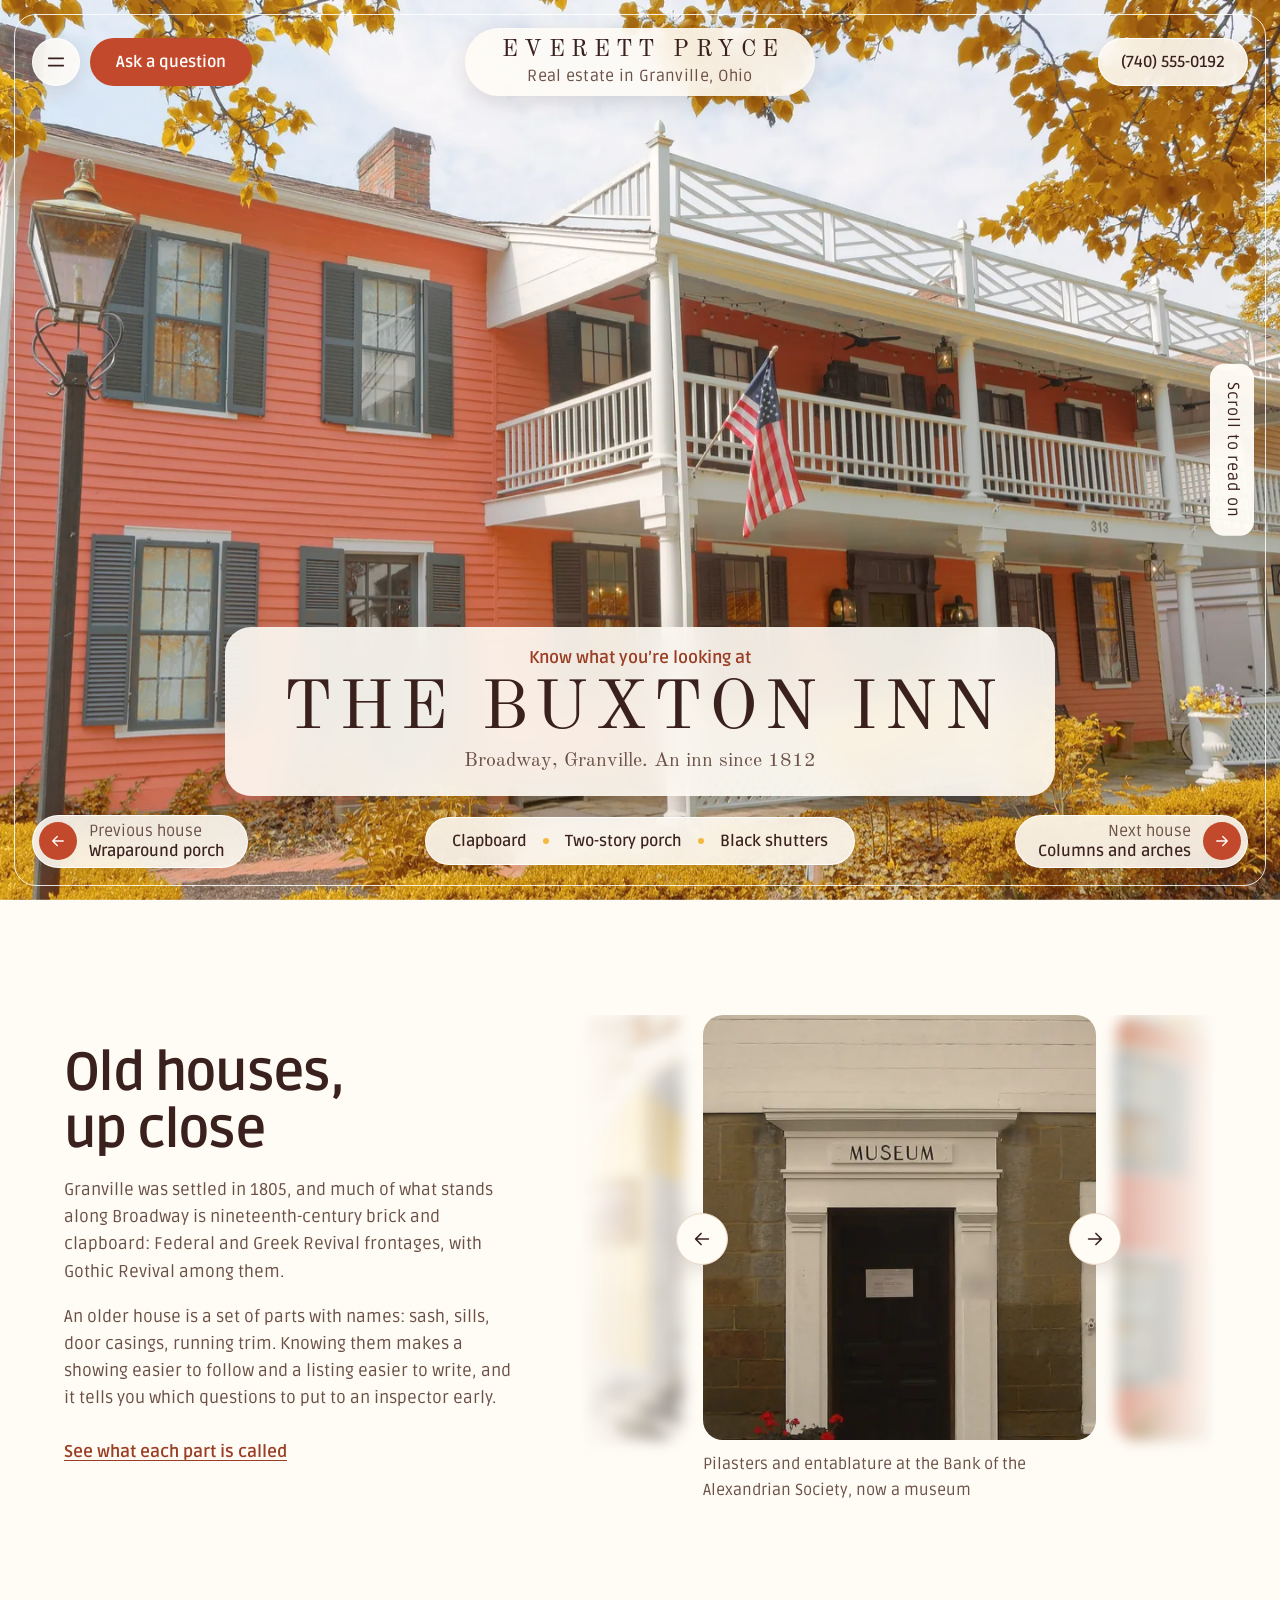
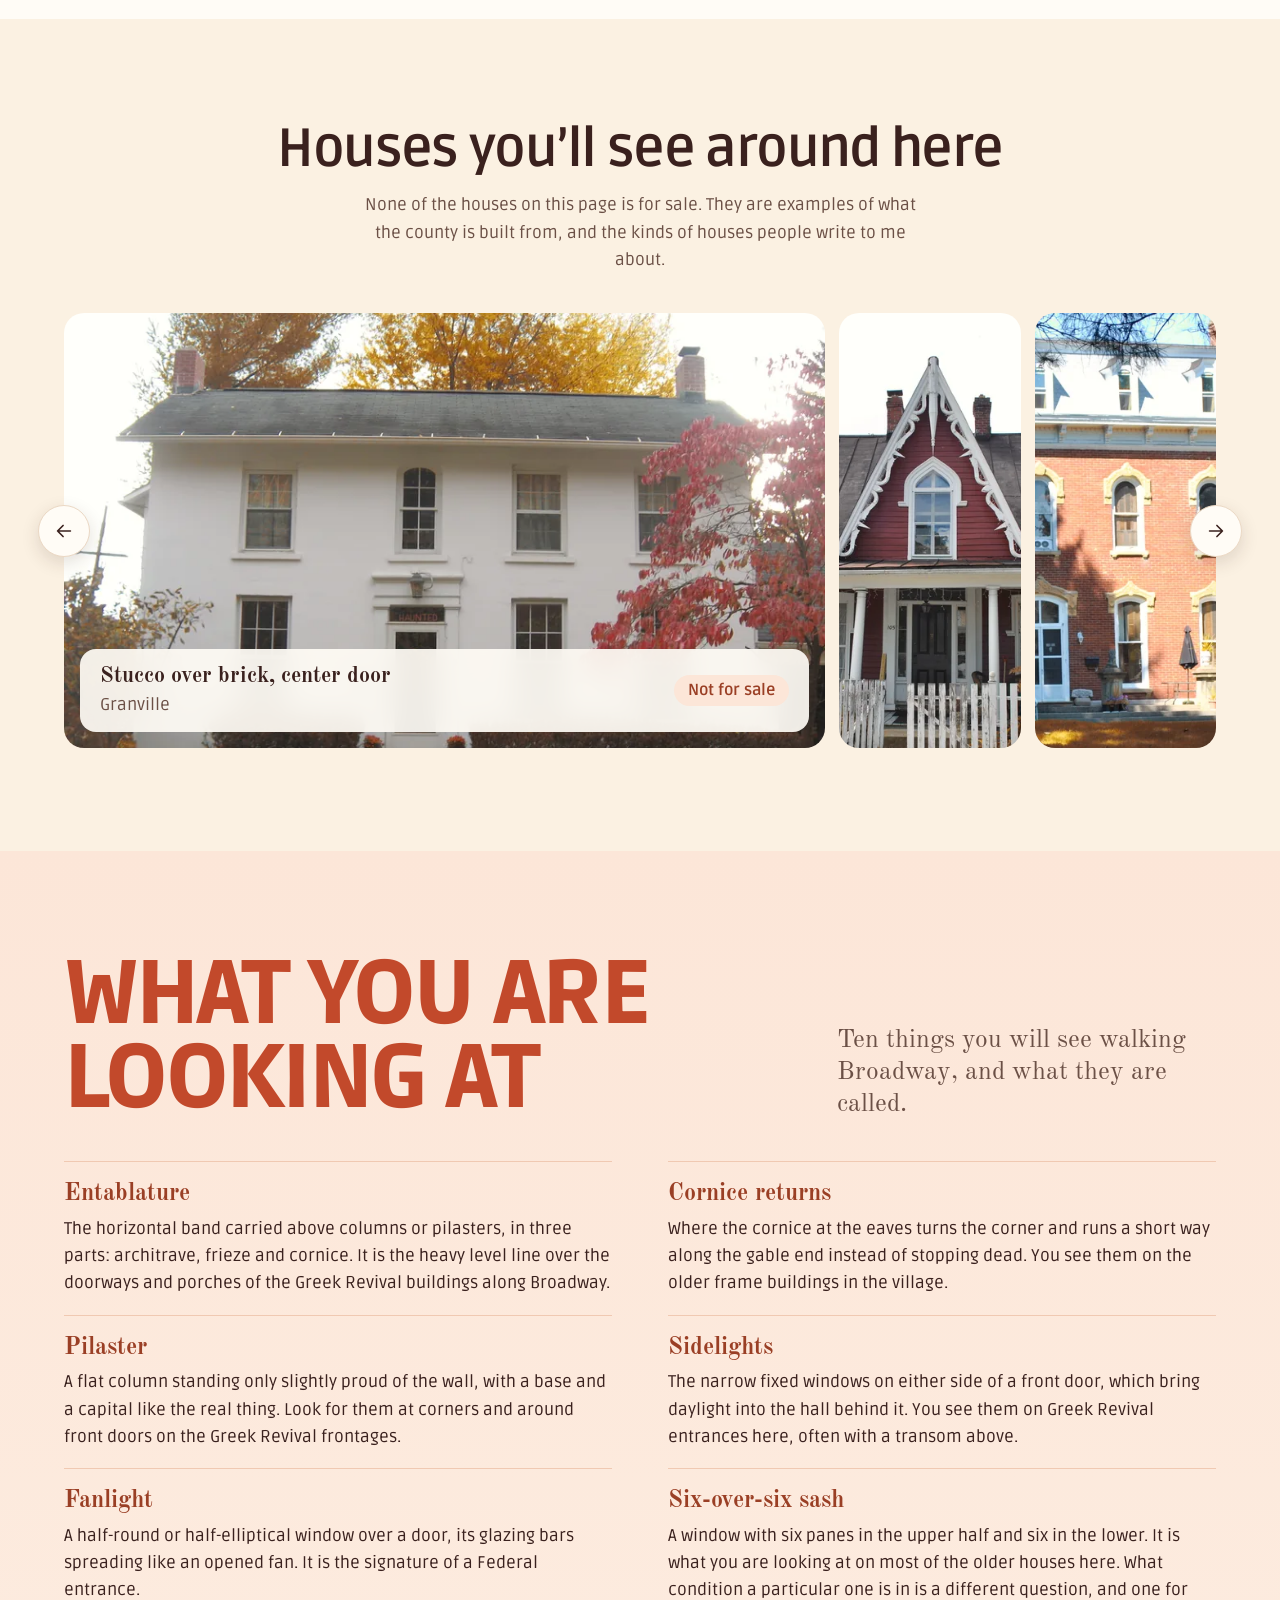
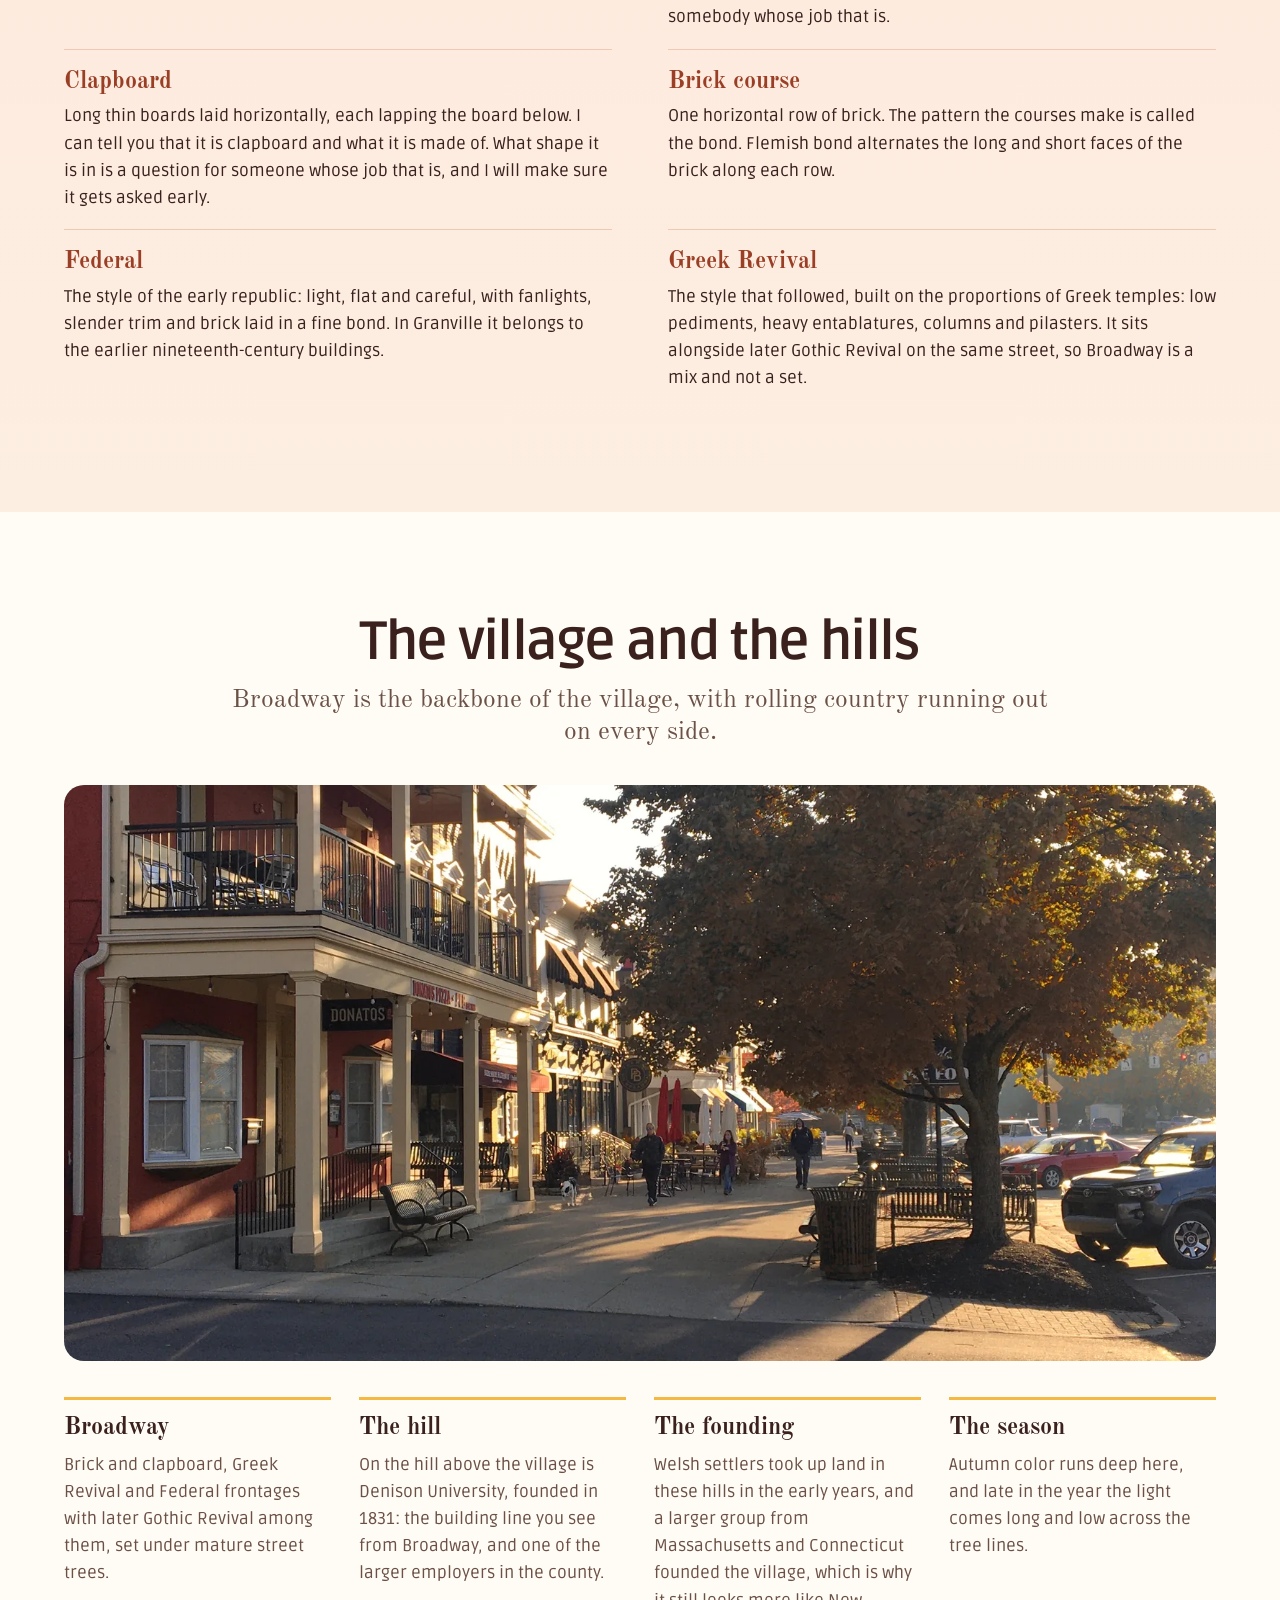
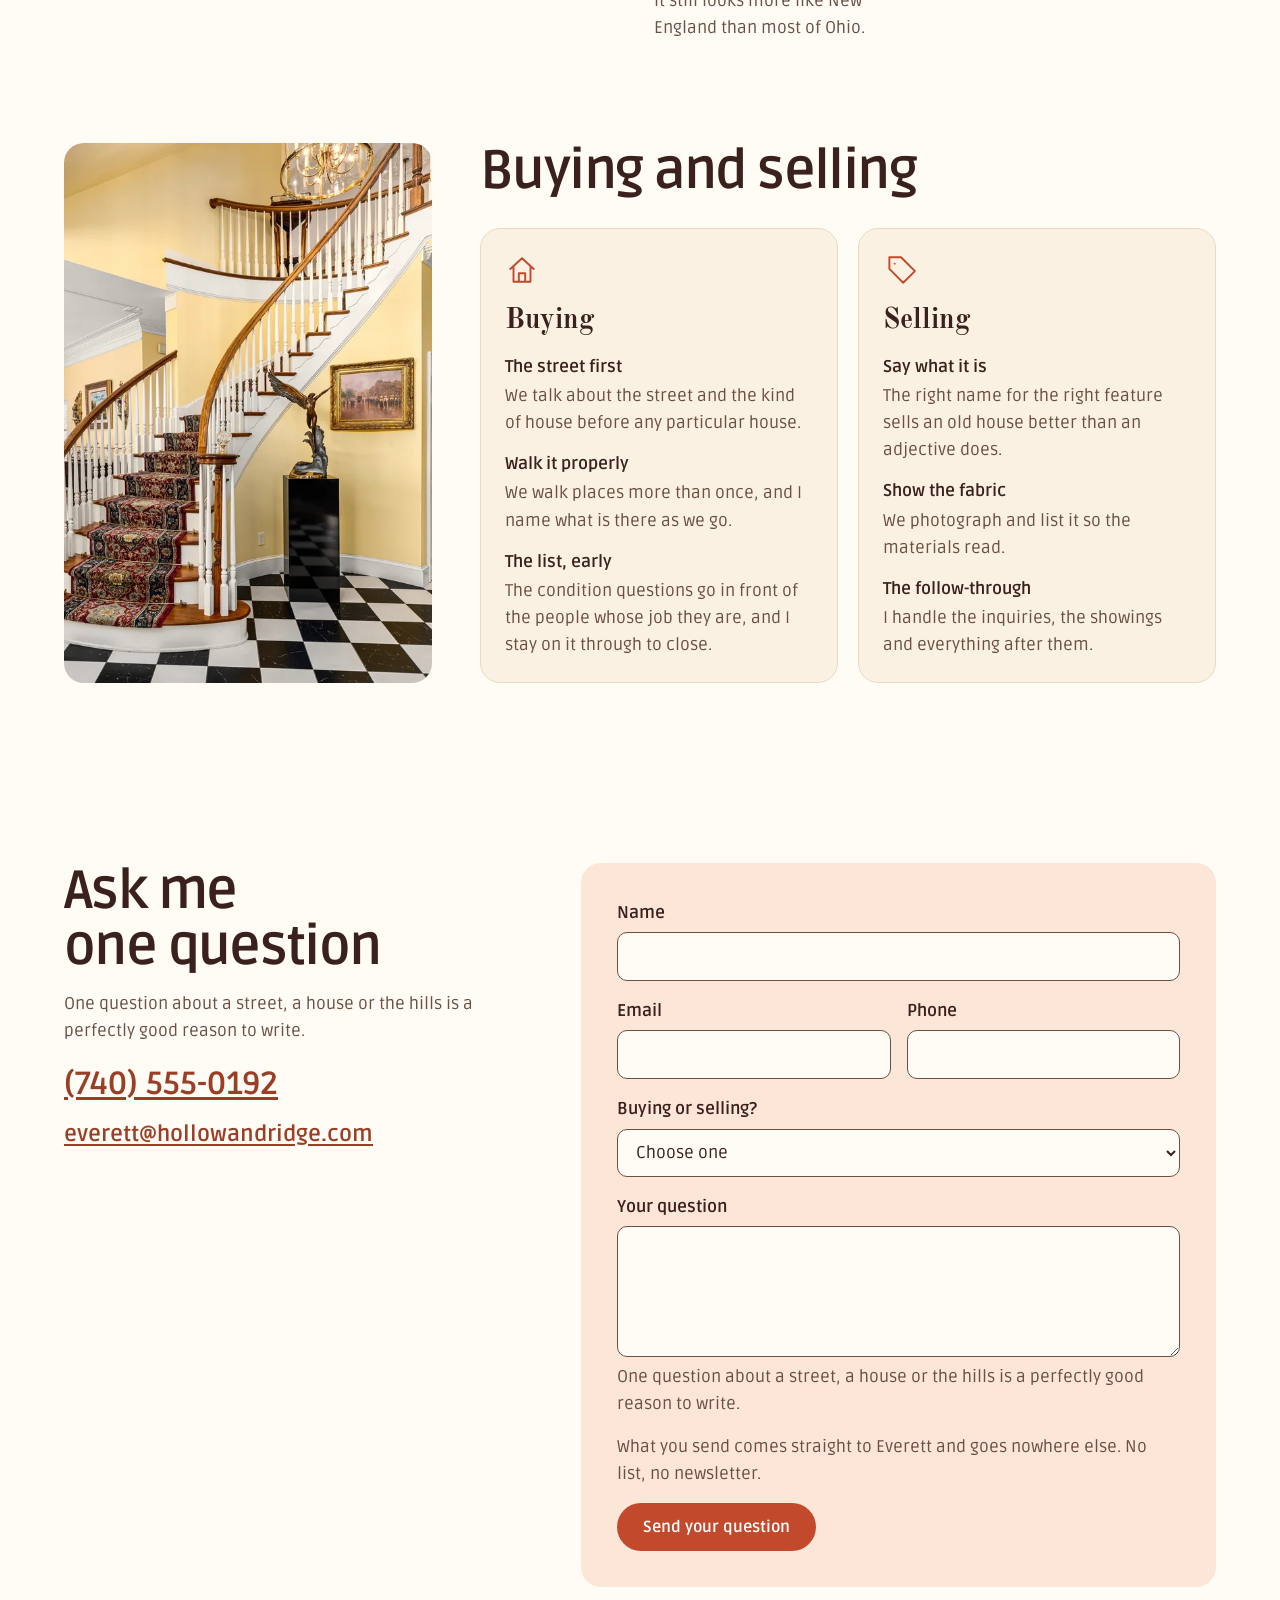
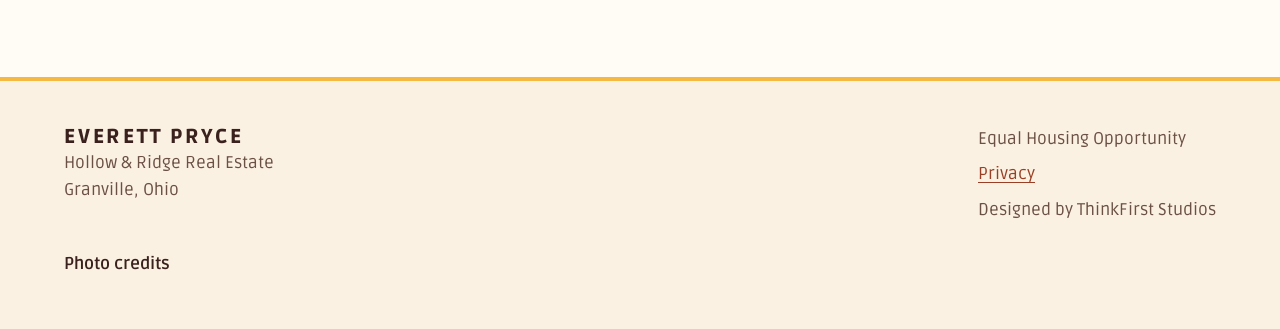
==== commit 2e8cabca: "Replace the backstory section and the village photo Co-Authored-By: Claude Opus 5.5 <noreply@anthrop" ====
--- a/index.html
+++ b/index.html
@@ -107,9 +107,10 @@
 
     <section class="who wrap" id="about" aria-labelledby="about-title">
       <div class="who__text">
-        <h2 id="about-title">Before this I was a restoration carpenter</h2>
-        <p>For the better part of fifteen years I worked on old houses in this county and the counties either side of it: sash, sills, door casings, running trim. Most of what I know about how a house is assembled I learned with a piece of it in my hands.</p>
-        <p>People on the ladder next to me kept asking what the house was actually made of. I turned out to be better at answering that than at the carpentry, and in due course the answering became the work. What condition any of it is in is a question for someone whose job that is, and I will make sure it gets asked early.</p>
+        <h2 id="about-title">Old houses, up close</h2>
+        <p>Granville was settled in 1805, and much of what stands along Broadway is nineteenth-century brick and clapboard: Federal and Greek Revival frontages, with Gothic Revival among them.</p>
+        <p>An older house is a set of parts with names: sash, sills, door casings, running trim. Knowing them makes a showing easier to follow and a listing easier to write, and it tells you which questions to put to an inspector early.</p>
+        <p><a class="who__link" href="#looking-at">See what each part is called</a></p>
       </div>
       <div class="reel" data-reel>
         <div class="reel__track" data-reel-track>
@@ -198,9 +199,9 @@
       <h2 id="village-title">The village and the hills</h2>
       <p class="village__lead">Broadway is the backbone of the village, with rolling country running out on every side.</p>
       <figure class="wide wide--tall">
-        <img src="assets/photos/licking-farmland-1600.webp" srcset="assets/photos/licking-farmland-1000.webp 1000w, assets/photos/licking-farmland-1600.webp 1600w, assets/photos/licking-farmland-2400.webp 2400w"
+        <img src="assets/photos/village-street-1600.webp" srcset="assets/photos/village-street-1000.webp 1000w, assets/photos/village-street-1600.webp 1600w, assets/photos/village-street-2400.webp 2400w"
              sizes="(min-width: 1360px) 1240px, 92vw" width="2400" height="1200" loading="lazy"
-             alt="Open fields in Licking County rising to a long wooded ridge in copper and red.">
+             alt="A village street in Granville on an October morning: brick storefronts with two-story porches, benches and a tree in gold leaf.">
       </figure>
       <div class="village__grid">
         <div><h3>Broadway</h3><p>Brick and clapboard, Greek Revival and Federal frontages with later Gothic Revival among them, set under mature street trees.</p></div>
@@ -309,7 +310,7 @@
           <li><a href="https://www.pexels.com/photo/cozy-living-room-15558114/">Cozy living room</a>, hello aesthe, Pexels License</li>
           <li><a href="https://commons.wikimedia.org/wiki/File:Stucco-and-brick_house_in_Granville.jpg">Stucco-and-brick house in Granville</a>, Nyttend, public domain</li>
           <li><a href="https://commons.wikimedia.org/wiki/File:Buxton_Inn,_Granville,_OH,_US.jpg">Buxton Inn, Granville</a>, Jud McCranie, <a href="https://creativecommons.org/licenses/by-sa/4.0/">CC BY-SA 4.0</a></li>
-          <li><a href="https://commons.wikimedia.org/wiki/File:Licking_Township_Farmland_Autumn_1.JPG">Licking Township Farmland Autumn 1</a>, Ibagli, public domain</li>
+          <li><a href="https://commons.wikimedia.org/wiki/File:20201006_09_Granville,_Ohio_(50875180313).jpg">Granville, Ohio</a>, David Wilson, <a href="https://creativecommons.org/licenses/by/2.0/">CC BY 2.0</a></li>
           <li><a href="https://commons.wikimedia.org/wiki/File:Bryn_Mawr,_Licking_Co,_OH,_US.jpg">Bryn Mawr, Licking County</a>, Jud McCranie, <a href="https://creativecommons.org/licenses/by-sa/4.0/">CC BY-SA 4.0</a></li>
           <li><a href="https://commons.wikimedia.org/wiki/File:Casterton_House.jpg">Casterton House</a>, Wdzinc, <a href="https://creativecommons.org/licenses/by-sa/3.0/">CC BY-SA 3.0</a></li>
           <li><a href="https://commons.wikimedia.org/wiki/File:Rogers_House_in_Granville.jpg">Rogers House in Granville</a>, Nyttend, public domain</li>
--- a/styles.css
+++ b/styles.css
@@ -100,6 +100,7 @@
 .who__text { display: grid; gap: 18px; }
 .who__text h2 { max-width: 11em; }
 .who__text p { max-width: 36em; color: var(--bark); }
+.who__link { display: inline-flex; align-items: center; min-height: 44px; font-weight: 700; }
 .reel { position: relative; overflow: hidden; }
 .reel__track { display: flex; gap: 20px; overflow-x: auto; scroll-snap-type: x mandatory; scrollbar-width: none; }
 .reel__track::-webkit-scrollbar { display: none; }
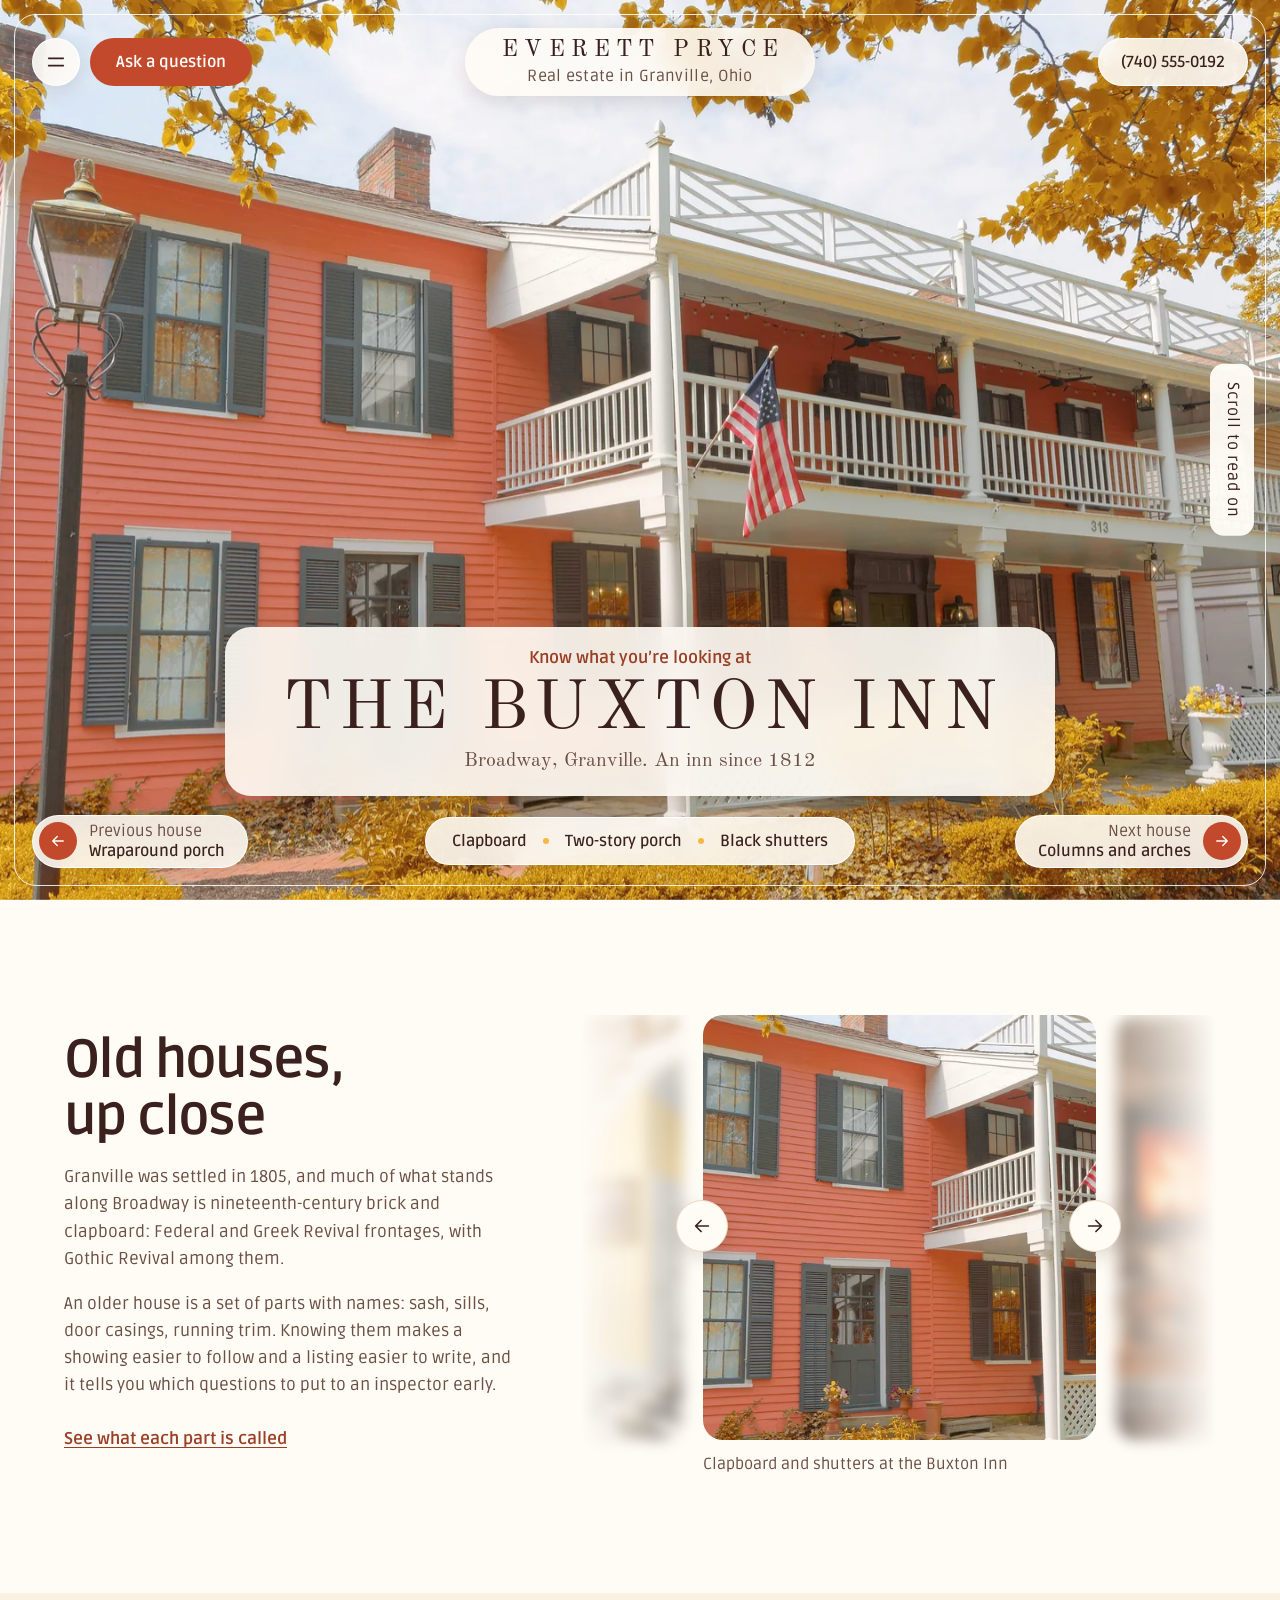
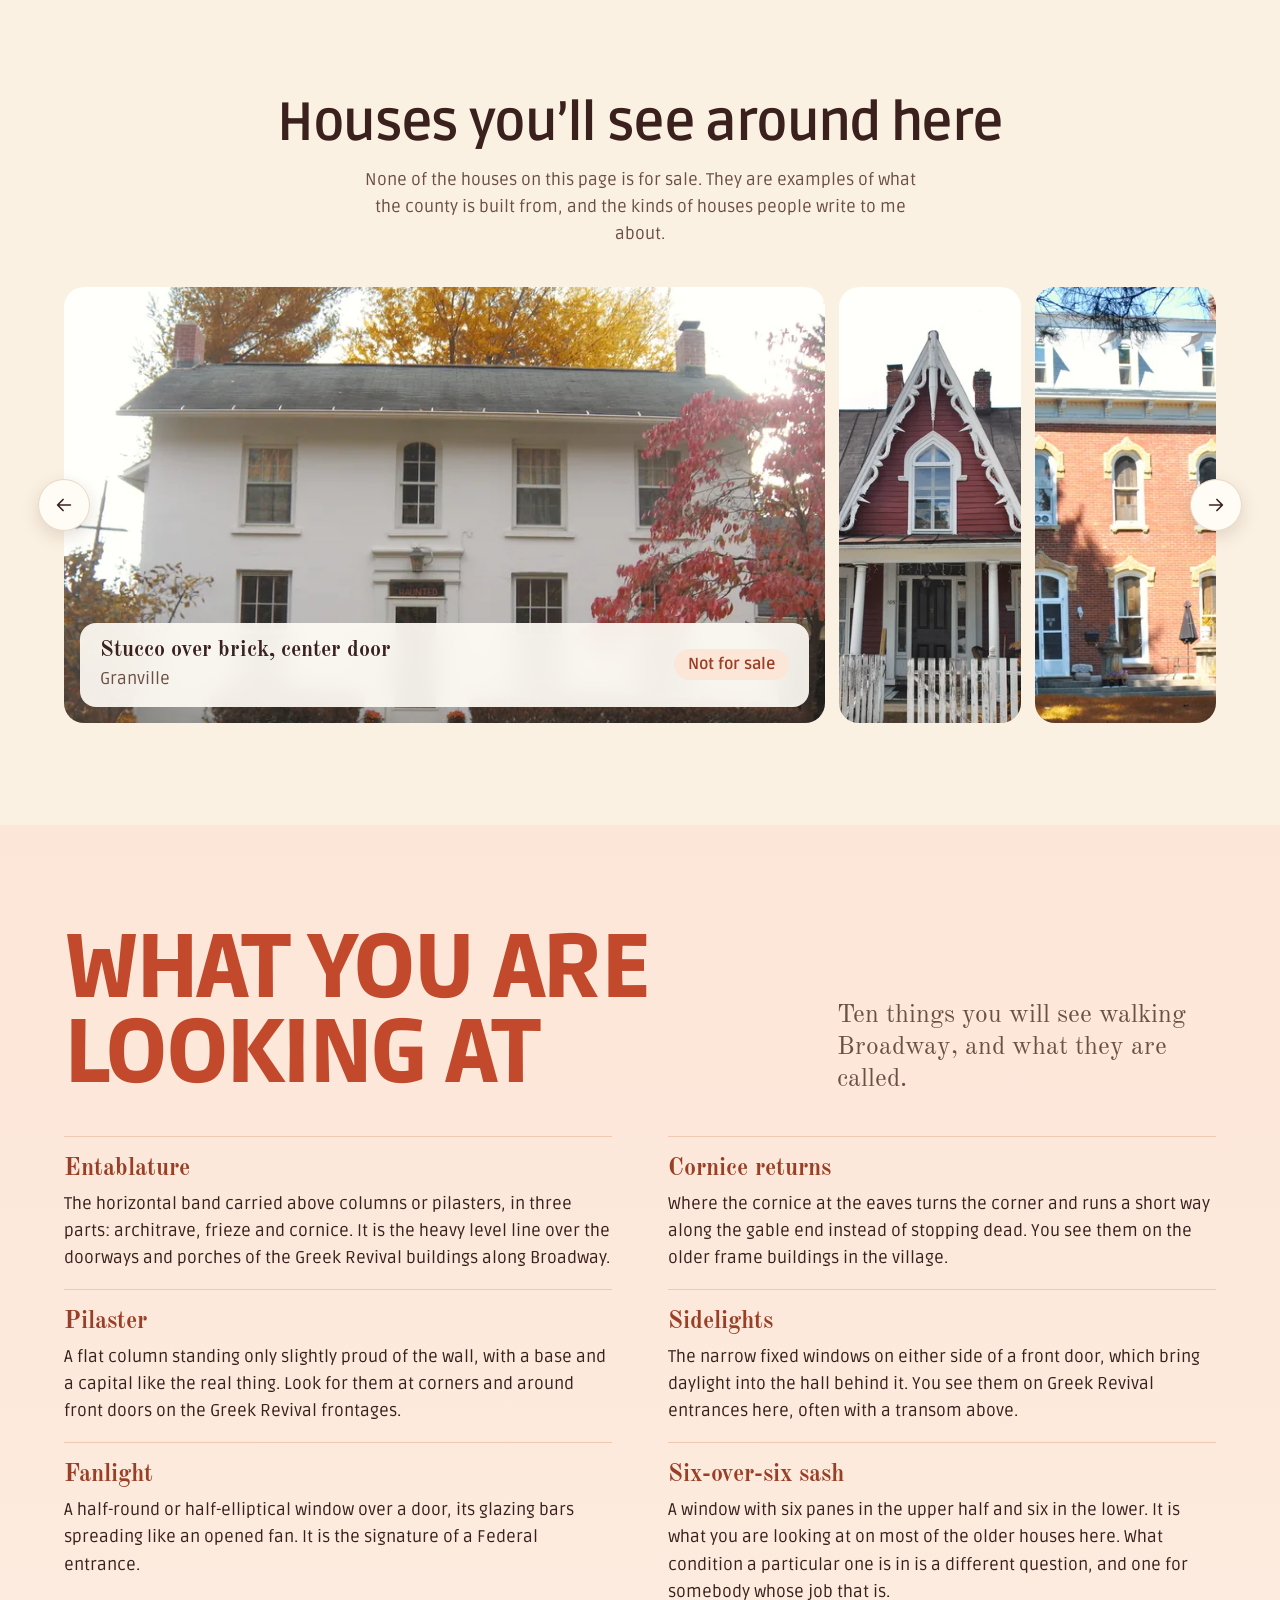
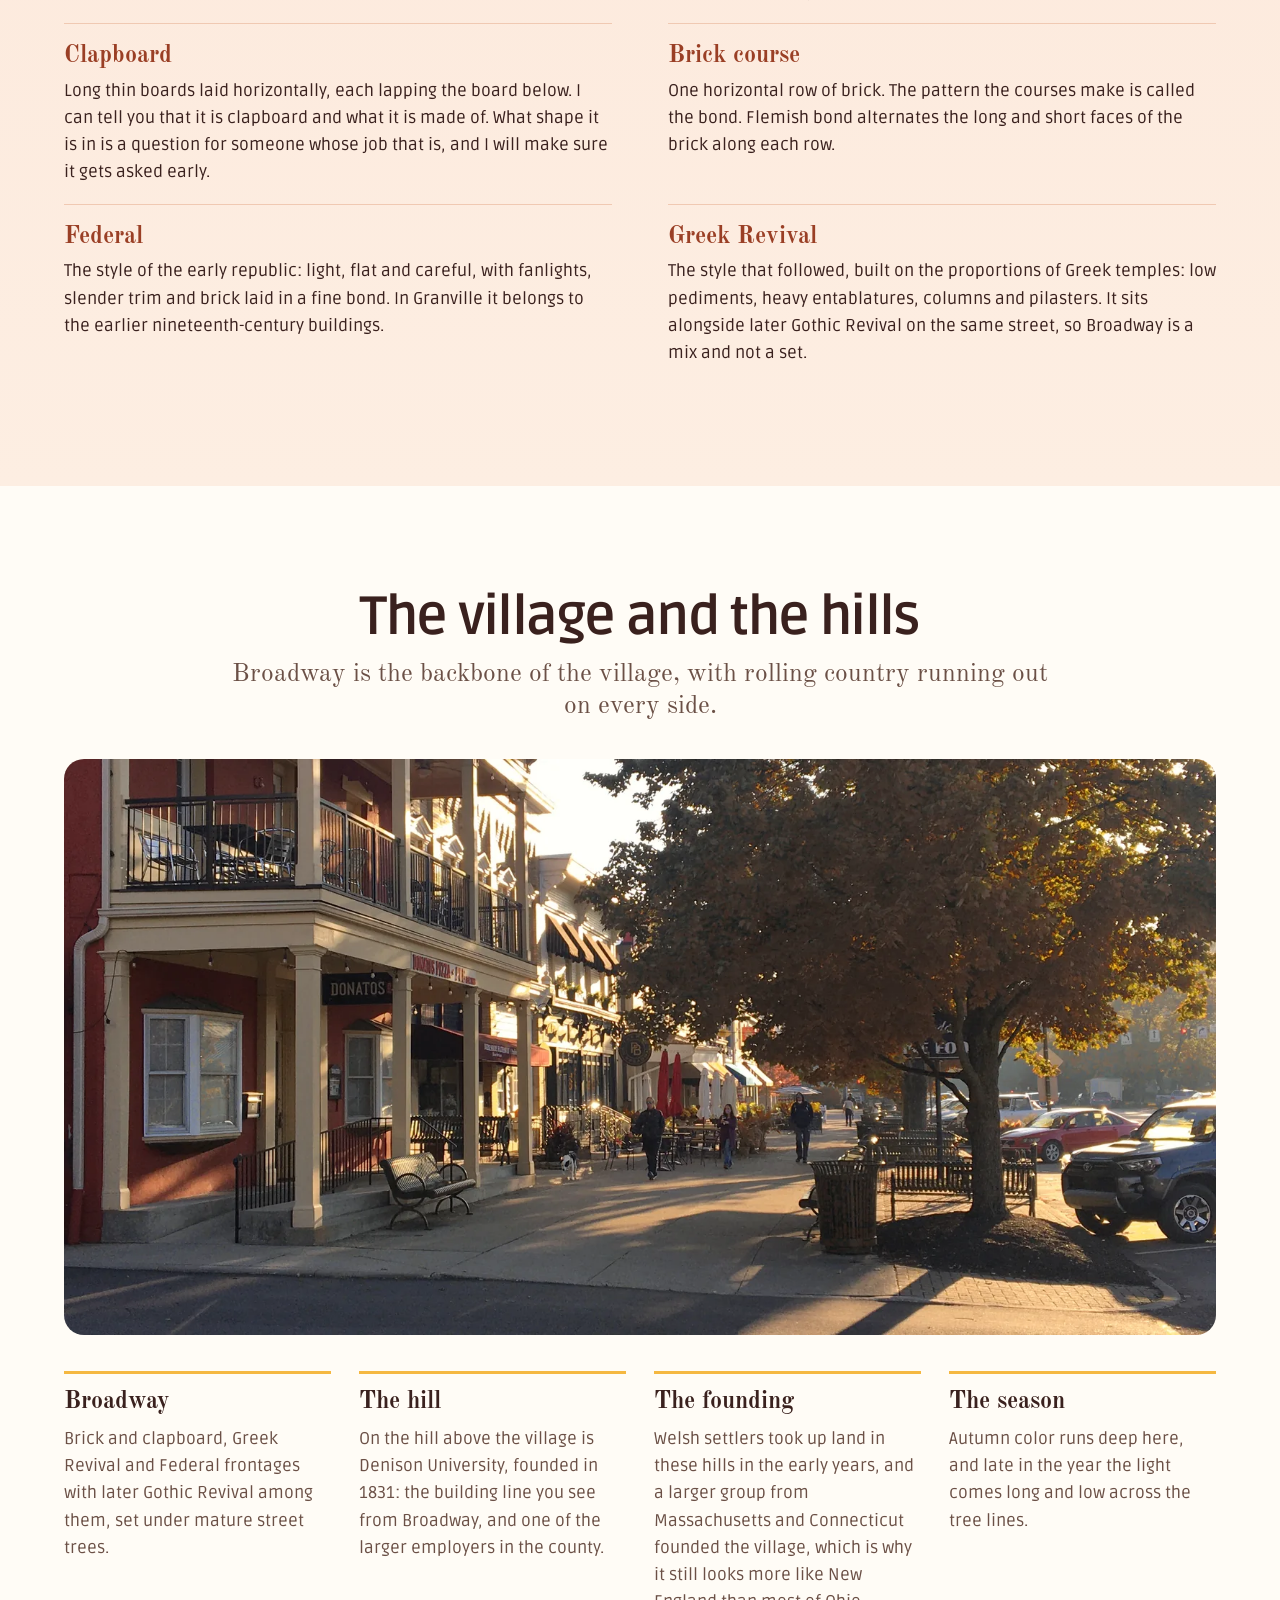
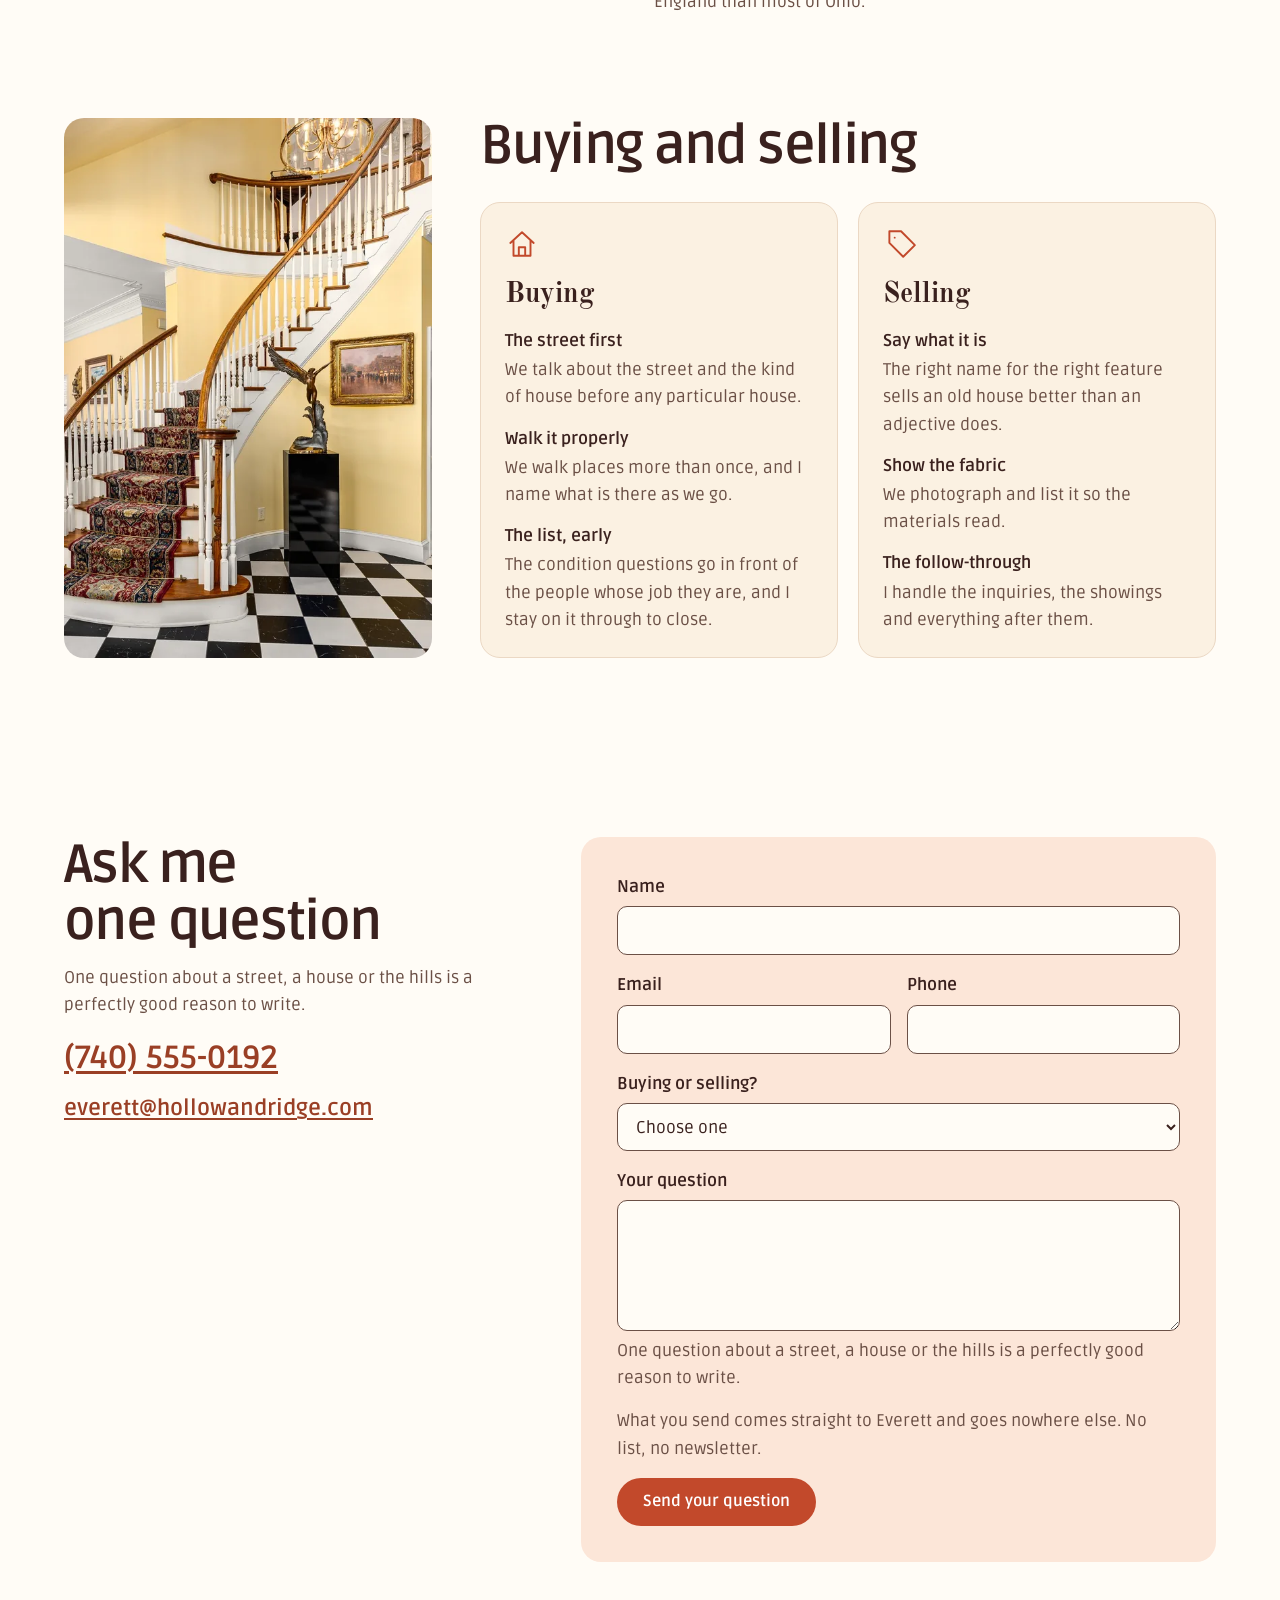
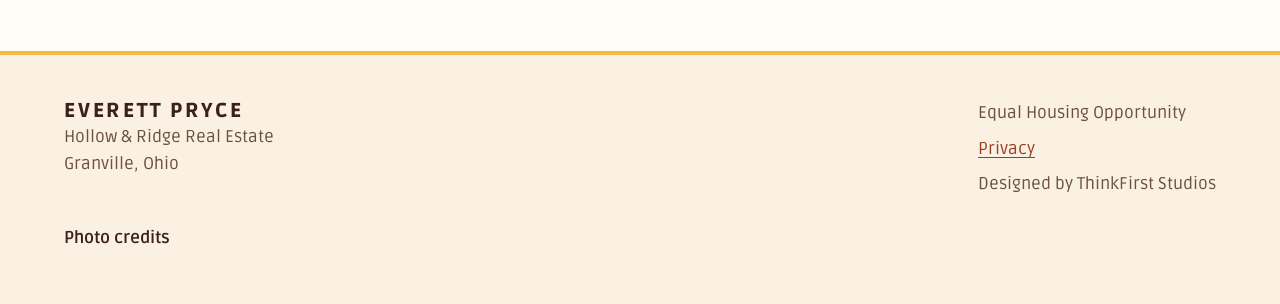
==== commit 54ca8865: "Remove the museum photo from the about reel Co-Authored-By: Claude Opus 5.5 <noreply@anthropic.com>" ====
--- a/index.html
+++ b/index.html
@@ -120,11 +120,6 @@
             <figcaption>A turned balustrade and a curved rail</figcaption>
           </figure>
           <figure class="reel__item is-on">
-            <img src="assets/photos/bank-doorway-900.webp" srcset="assets/photos/bank-doorway-640.webp 640w, assets/photos/bank-doorway-900.webp 900w" sizes="(min-width: 960px) 30vw, 80vw" width="900" height="900" loading="lazy"
-                 alt="A dark door in a stone wall, framed by white-painted pilasters and a plain entablature.">
-            <figcaption>Pilasters and entablature at the Bank of the Alexandrian Society, now a museum</figcaption>
-          </figure>
-          <figure class="reel__item">
             <img src="assets/photos/buxton-clapboard-800.webp" srcset="assets/photos/buxton-clapboard-800.webp 800w, assets/photos/buxton-clapboard-1400.webp 1400w" sizes="(min-width: 960px) 30vw, 80vw" width="1400" height="933" loading="lazy"
                  alt="Orange clapboard, black shutters and a white porch rail with a lattice skirt on the front of the Buxton Inn.">
             <figcaption>Clapboard and shutters at the Buxton Inn</figcaption>
@@ -306,7 +301,6 @@
         <summary>Photo credits</summary>
         <p>Photographs cropped and color-adjusted from the originals. Houses are shown as examples of the area only.</p>
         <ul>
-          <li><a href="https://commons.wikimedia.org/wiki/File:Bank_of_the_Alexandrian_Society.jpg">Bank of the Alexandrian Society</a>, Nyttend, public domain</li>
           <li><a href="https://www.pexels.com/photo/cozy-living-room-15558114/">Cozy living room</a>, hello aesthe, Pexels License</li>
           <li><a href="https://commons.wikimedia.org/wiki/File:Stucco-and-brick_house_in_Granville.jpg">Stucco-and-brick house in Granville</a>, Nyttend, public domain</li>
           <li><a href="https://commons.wikimedia.org/wiki/File:Buxton_Inn,_Granville,_OH,_US.jpg">Buxton Inn, Granville</a>, Jud McCranie, <a href="https://creativecommons.org/licenses/by-sa/4.0/">CC BY-SA 4.0</a></li>
